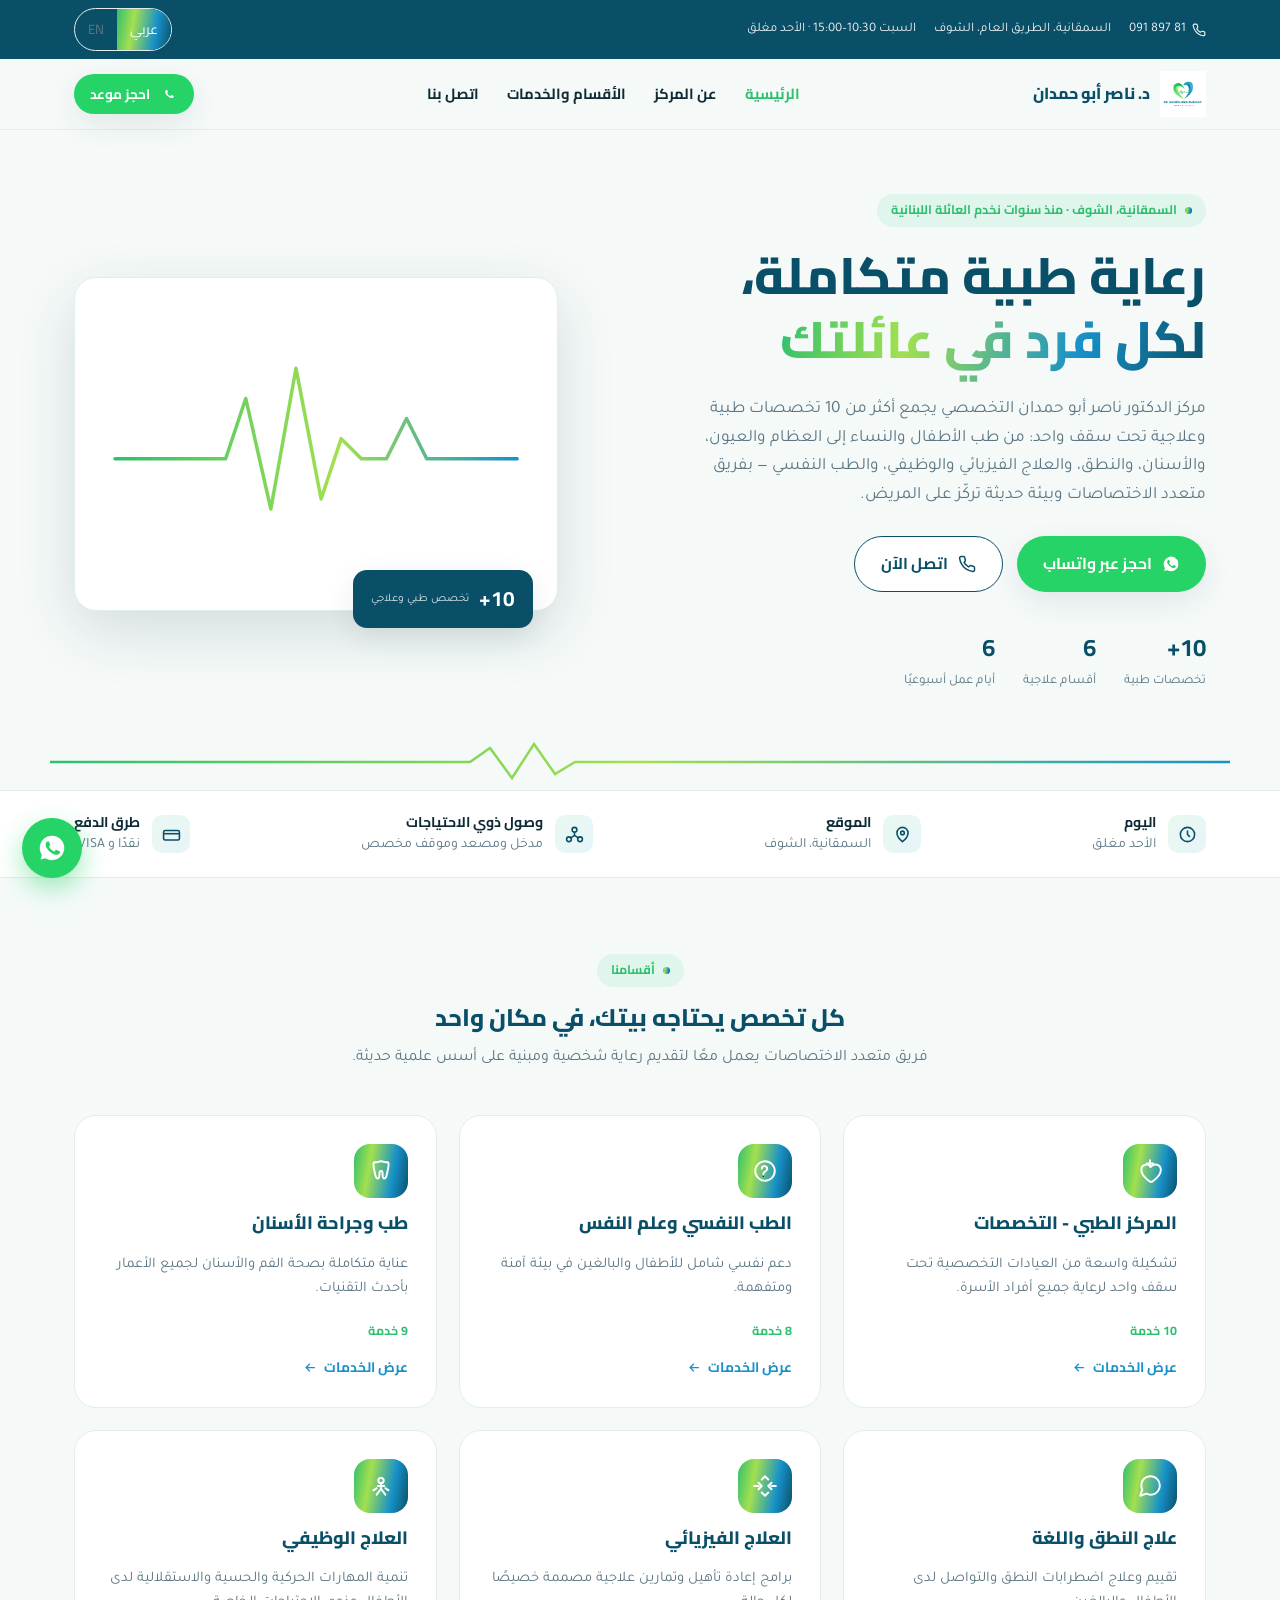
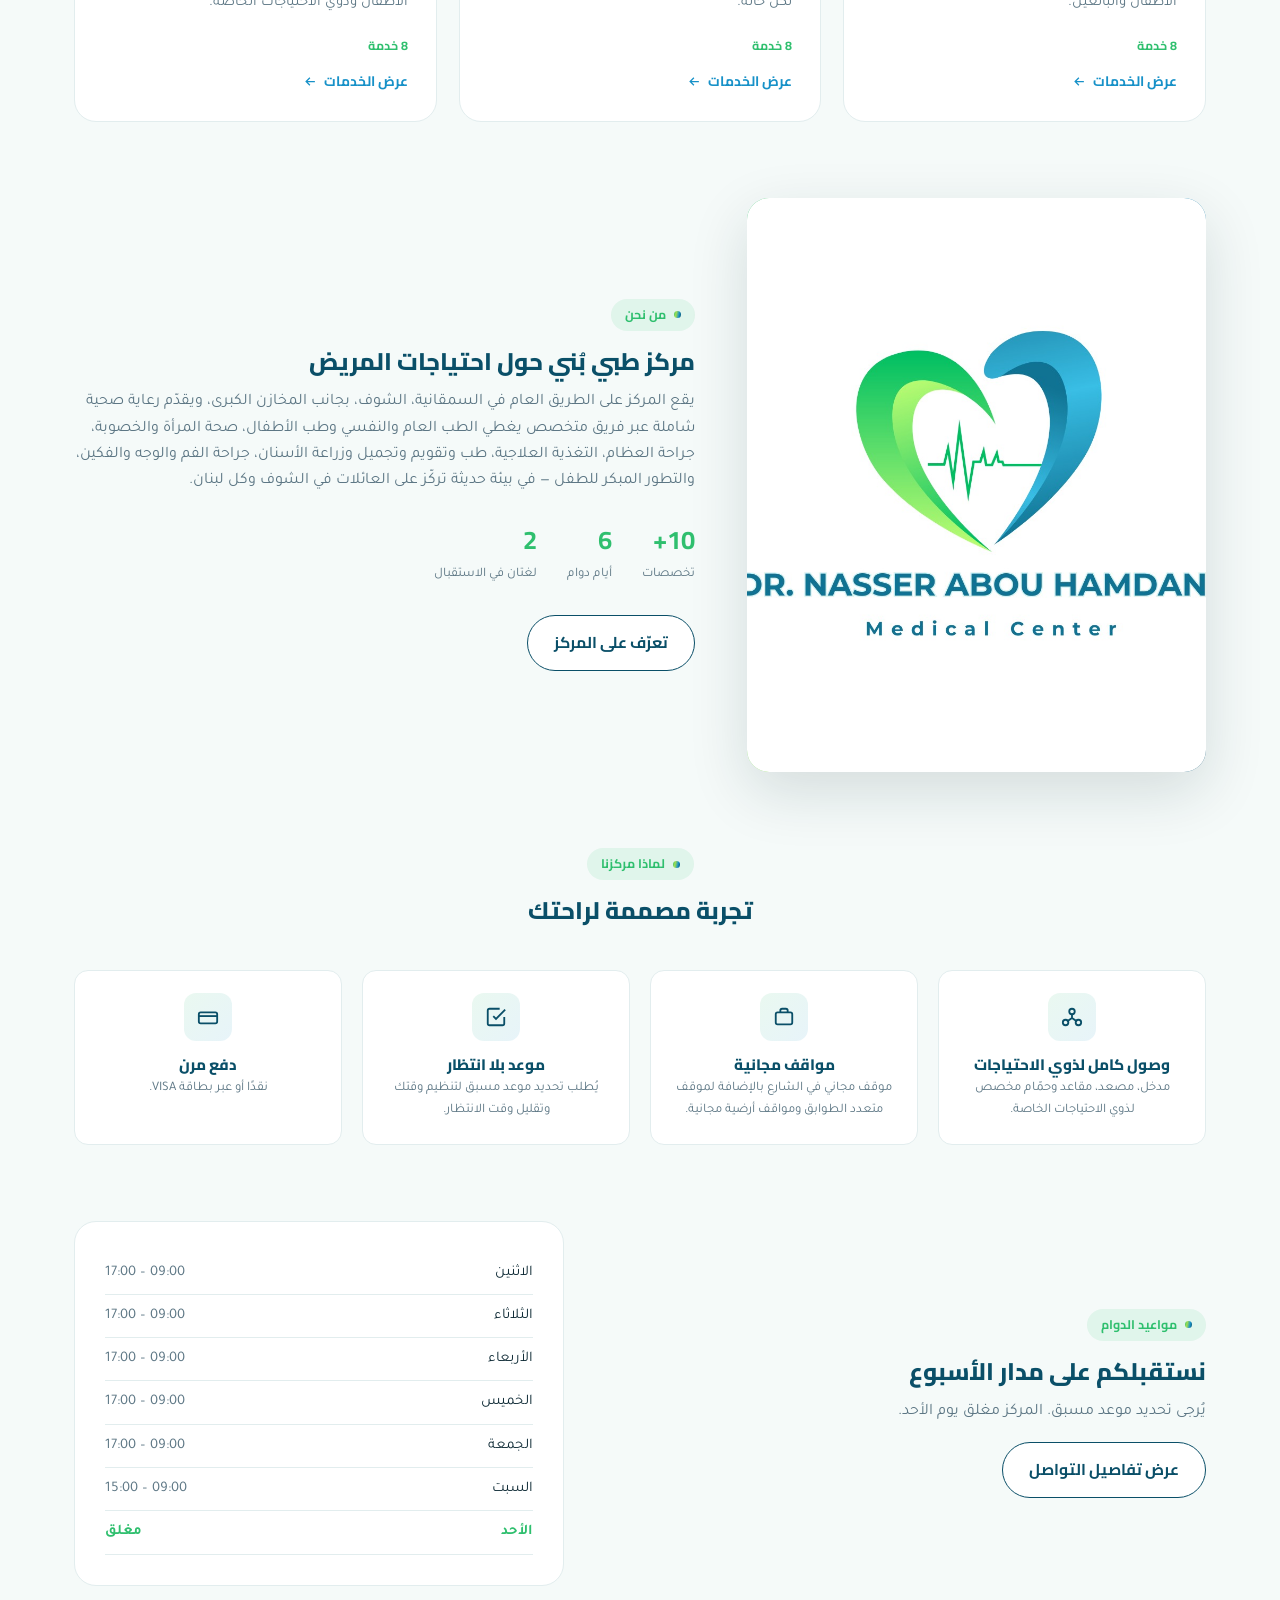
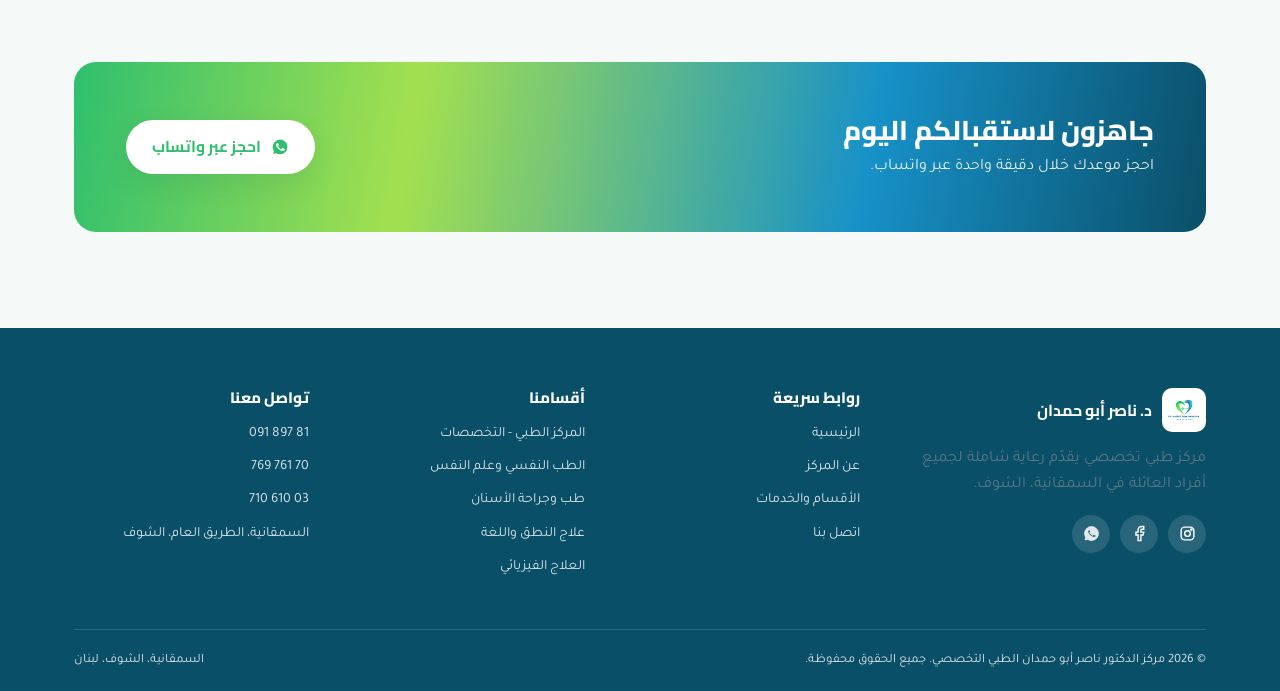
==== index.html @ 2fbe8fb5 "first commit" ====
<!DOCTYPE html>
<html lang="ar" dir="rtl">
<head>
<meta charset="UTF-8">
<meta name="viewport" content="width=device-width, initial-scale=1.0">
<title>مركز الدكتور ناصر أبو حمدان الطبي التخصصي | Dr. Nasser Abou Hamdan Medical Center</title>
<meta name="description" content="مركز طبي شامل في السمقانية، الشوف يضم طب الأطفال، النساء والتوليد، العظام، العيون، الأسنان، النطق، العلاج الفيزيائي والوظيفي، والطب النفسي.">
<link rel="icon" href="assets/logo.jpeg">
<link rel="stylesheet" href="assets/style.css">
</head>
<body data-page="home">

<div class="topbar">
  <div class="container">
    <div class="topbar-links">
      <a href="tel:+96181897091">
        <svg width="14" height="14" viewBox="0 0 24 24" fill="none" stroke="currentColor" stroke-width="2"><path d="M22 16.92v3a2 2 0 0 1-2.18 2 19.79 19.79 0 0 1-8.63-3.07 19.5 19.5 0 0 1-6-6 19.79 19.79 0 0 1-3.07-8.67A2 2 0 0 1 4.11 2h3a2 2 0 0 1 2 1.72c.12.9.34 1.79.65 2.65a2 2 0 0 1-.45 2.11L8.09 9.91a16 16 0 0 0 6 6l1.43-1.22a2 2 0 0 1 2.11-.45c.86.31 1.75.53 2.65.65A2 2 0 0 1 22 16.92z"/></svg>
        <span data-ar="81 897 091" data-en="81 897 091">81 897 091</span>
      </a>
      <a data-ar="السمقانية، الطريق العام، الشوف" data-en="Samqaniyeh, Main Road, Chouf" data-href-ar="contact.html" data-href-en="contact.html" href="contact.html">السمقانية، الطريق العام، الشوف</a>
      <a data-ar="السبت 10:30–15:00 · الأحد مغلق" data-en="Sat 10:30–15:00 · Sun Closed" href="contact.html">السبت 10:30–15:00 · الأحد مغلق</a>
    </div>
    <div class="lang-toggle">
      <button data-lang="ar">عربي</button>
      <button data-lang="en">EN</button>
    </div>
  </div>
</div>

<nav class="mainnav">
  <div class="container">
    <a href="index.html" class="brand">
      <img src="assets/logo.jpeg" alt="Dr. Nasser Abou Hamdan Medical Center logo">
      <span class="brand-text" data-ar="د. ناصر أبو حمدان" data-en="Dr. Nasser Abou Hamdan">د. ناصر أبو حمدان
        <span data-ar="مركز طبي تخصصي" data-en="Specialized Medical Center">مركز طبي تخصصي</span>
      </span>
    </a>
    <div class="navlinks">
      <a href="index.html" data-page="home" data-ar="الرئيسية" data-en="Home">الرئيسية</a>
      <a href="about.html" data-page="about" data-ar="عن المركز" data-en="About">عن المركز</a>
      <a href="services.html" data-page="services" data-ar="الأقسام والخدمات" data-en="Services">الأقسام والخدمات</a>
      <a href="contact.html" data-page="contact" data-ar="اتصل بنا" data-en="Contact">اتصل بنا</a>
    </div>
    <div class="nav-actions">
      <a class="btn btn-primary btn-sm" target="_blank" rel="noopener" id="navWaBtn">
        <svg viewBox="0 0 24 24" fill="currentColor"><path d="M17.5 14.4c-.3-.1-1.7-.9-2-1-.3-.1-.4-.1-.6.1-.2.3-.7 1-.8 1.1-.2.2-.3.2-.5.1-.3-.1-1.2-.5-2.3-1.5-.9-.8-1.4-1.7-1.6-2-.2-.3 0-.5.1-.6.1-.1.3-.3.4-.5.1-.1.2-.3.3-.5.1-.2 0-.4 0-.5-.1-.1-.6-1.5-.8-2-.2-.5-.4-.4-.6-.4h-.5c-.2 0-.5.1-.7.3-.3.3-1 1-1 2.4s1 2.8 1.2 3c.1.2 2 3 4.8 4.3.7.3 1.2.5 1.6.6.7.2 1.3.2 1.8.1.5-.1 1.7-.7 1.9-1.4.2-.7.2-1.2.2-1.3-.1-.1-.3-.2-.5-.3z"/><path d="M12 2a10 10 0 0 0-8.6 15L2 22l5.2-1.4A10 10 0 1 0 12 2z" fill="none" stroke="currentColor" stroke-width="0"/></svg>
        <span data-ar="احجز موعد" data-en="Book Now">احجز موعد</span>
      </a>
      <button class="burger" aria-label="menu"><span></span></button>
    </div>
  </div>
</nav>

<div class="mobile-drawer">
  <div class="panel">
    <button class="close-x">✕</button>
    <a href="index.html" data-ar="الرئيسية" data-en="Home">الرئيسية</a>
    <a href="about.html" data-ar="عن المركز" data-en="About">عن المركز</a>
    <a href="services.html" data-ar="الأقسام والخدمات" data-en="Services">الأقسام والخدمات</a>
    <a href="contact.html" data-ar="اتصل بنا" data-en="Contact">اتصل بنا</a>
    <a class="btn btn-primary btn-sm" id="navWaBtnMobile" target="_blank" rel="noopener" data-ar="احجز عبر واتساب" data-en="Book on WhatsApp">احجز عبر واتساب</a>
  </div>
</div>

<!-- ============ HERO ============ -->
<header class="hero">
  <div class="container">
    <div class="hero-copy">
      <div class="eyebrow"><span class="dot"></span><span data-ar="السمقانية، الشوف · منذ سنوات نخدم العائلة اللبنانية" data-en="Samqaniyeh, Chouf · Serving Lebanese families">السمقانية، الشوف</span></div>
      <h1 data-ar="رعاية طبية متكاملة، <em>لكل فرد في عائلتك</em>" data-en="Complete medical care, <em>for every member of your family</em>" data-ar-html="رعاية طبية متكاملة،<br><em>لكل فرد في عائلتك</em>" data-en-html="Complete medical care,<br><em>for every member of your family</em>">رعاية طبية متكاملة، لكل فرد في عائلتك</h1>
      <p class="hero-lead" data-ar="مركز الدكتور ناصر أبو حمدان التخصصي يجمع أكثر من 10 تخصصات طبية وعلاجية تحت سقف واحد: من طب الأطفال والنساء إلى العظام والعيون، والأسنان، والنطق، والعلاج الفيزيائي والوظيفي، والطب النفسي — بفريق متعدد الاختصاصات وبيئة حديثة تركّز على المريض." data-en="Dr. Nasser Abou Hamdan Specialized Medical Center brings together 10+ medical and therapeutic specialties under one roof — from pediatrics and women's health to orthopedics, ophthalmology, dentistry, speech therapy, physical and occupational therapy, and psychiatry — delivered by a multidisciplinary team in a modern, patient-centered environment.">مركز الدكتور ناصر أبو حمدان التخصصي يجمع أكثر من 10 تخصصات طبية وعلاجية تحت سقف واحد.</p>
      <div class="hero-actions">
        <a class="btn btn-primary" id="heroWaBtn" target="_blank" rel="noopener">
          <svg viewBox="0 0 24 24" fill="currentColor"><path d="M12 2a10 10 0 0 0-8.6 15L2 22l5.2-1.4A10 10 0 1 0 12 2z" opacity=".001"/><path d="M17.5 14.4c-.3-.1-1.7-.9-2-1-.3-.1-.4-.1-.6.1-.2.3-.7 1-.8 1.1-.2.2-.3.2-.5.1-.3-.1-1.2-.5-2.3-1.5-.9-.8-1.4-1.7-1.6-2-.2-.3 0-.5.1-.6.1-.1.3-.3.4-.5.1-.1.2-.3.3-.5.1-.2 0-.4 0-.5-.1-.1-.6-1.5-.8-2-.2-.5-.4-.4-.6-.4h-.5c-.2 0-.5.1-.7.3-.3.3-1 1-1 2.4s1 2.8 1.2 3c.1.2 2 3 4.8 4.3.7.3 1.2.5 1.6.6.7.2 1.3.2 1.8.1.5-.1 1.7-.7 1.9-1.4.2-.7.2-1.2.2-1.3-.1-.1-.3-.2-.5-.3zM12 21.8a9.8 9.8 0 0 1-5-1.4l-.4-.2-3.7 1 1-3.6-.2-.4A9.8 9.8 0 1 1 12 21.8z"/></svg>
          <span data-ar="احجز عبر واتساب" data-en="Book on WhatsApp">احجز عبر واتساب</span>
        </a>
        <a class="btn btn-outline" href="tel:+96181897091">
          <svg width="18" height="18" viewBox="0 0 24 24" fill="none" stroke="currentColor" stroke-width="2"><path d="M22 16.92v3a2 2 0 0 1-2.18 2 19.79 19.79 0 0 1-8.63-3.07 19.5 19.5 0 0 1-6-6 19.79 19.79 0 0 1-3.07-8.67A2 2 0 0 1 4.11 2h3a2 2 0 0 1 2 1.72c.12.9.34 1.79.65 2.65a2 2 0 0 1-.45 2.11L8.09 9.91a16 16 0 0 0 6 6l1.43-1.22a2 2 0 0 1 2.11-.45c.86.31 1.75.53 2.65.65A2 2 0 0 1 22 16.92z"/></svg>
          <span data-ar="اتصل الآن" data-en="Call Now">اتصل الآن</span>
        </a>
      </div>
      <div class="hero-stats">
        <div><b>10+</b><span data-ar="تخصصات طبية" data-en="Medical specialties">تخصصات طبية</span></div>
        <div><b>6</b><span data-ar="أقسام علاجية" data-en="Therapy departments">أقسام علاجية</span></div>
        <div><b>6</b><span data-ar="أيام عمل أسبوعيًا" data-en="Working days a week">أيام عمل أسبوعيًا</span></div>
      </div>
    </div>
    <div class="hero-visual">
      <svg viewBox="0 0 420 260" xmlns="http://www.w3.org/2000/svg">
        <defs>
          <linearGradient id="pulseGrad" x1="0" y1="0" x2="1" y2="0">
            <stop offset="0%" stop-color="#2fbf6e"/>
            <stop offset="55%" stop-color="#a3e04f"/>
            <stop offset="100%" stop-color="#1791c8"/>
          </linearGradient>
        </defs>
        <path class="pulse-path" d="M10 150 H120 L140 90 L165 200 L190 60 L215 190 L235 130 L255 150 L280 150 L300 110 L320 150 H410"/>
      </svg>
      <div class="hero-badge">
        <b>10+</b>
        <span data-ar="تخصص طبي وعلاجي" data-en="specialties, one address">تخصص طبي وعلاجي</span>
      </div>
    </div>
  </div>
</header>

<div class="pulse-divider container">
  <svg viewBox="0 0 1180 44" preserveAspectRatio="none">
    <defs><linearGradient id="dividerGrad" x1="0" y1="0" x2="1" y2="0">
      <stop offset="0%" stop-color="#2fbf6e"/><stop offset="50%" stop-color="#a3e04f"/><stop offset="100%" stop-color="#1791c8"/>
    </linearGradient></defs>
    <path d="M0 22 H420 L440 8 L462 38 L484 4 L505 34 L525 22 H1180"/>
  </svg>
</div>

<!-- ============ INFO STRIP ============ -->
<div class="infostrip">
  <div class="container">
    <div class="info-item">
      <div class="ic"><svg viewBox="0 0 24 24" fill="none" stroke-width="2"><circle cx="12" cy="12" r="9"/><path d="M12 7v5l3 3"/></svg></div>
      <div><b data-ar="اليوم" data-en="Today">اليوم</b><span id="todayHoursLabel">—</span></div>
    </div>
    <div class="info-item">
      <div class="ic"><svg viewBox="0 0 24 24" fill="none" stroke-width="2"><path d="M12 21s-7-5.5-7-11a7 7 0 0 1 14 0c0 5.5-7 11-7 11z"/><circle cx="12" cy="10" r="2.3"/></svg></div>
      <div><b data-ar="الموقع" data-en="Location">الموقع</b><span data-ar="السمقانية، الشوف" data-en="Samqaniyeh, Chouf">السمقانية، الشوف</span></div>
    </div>
    <div class="info-item">
      <div class="ic"><svg viewBox="0 0 24 24" fill="none" stroke-width="2"><circle cx="12" cy="6" r="3"/><circle cx="5" cy="18" r="3"/><circle cx="19" cy="18" r="3"/><path d="M12 9v4M12 13l-5.5 4M12 13l5.5 4"/></svg></div>
      <div><b data-ar="وصول ذوي الاحتياجات" data-en="Accessibility">وصول ذوي الاحتياجات</b><span data-ar="مدخل ومصعد وموقف مخصص" data-en="Accessible entrance, parking & seating">مدخل ومصعد وموقف مخصص</span></div>
    </div>
    <div class="info-item">
      <div class="ic"><svg viewBox="0 0 24 24" fill="none" stroke-width="2"><rect x="2" y="7" width="20" height="12" rx="2"/><path d="M2 11h20"/></svg></div>
      <div><b data-ar="طرق الدفع" data-en="Payments">طرق الدفع</b><span data-ar="نقدًا و VISA" data-en="Cash & VISA accepted">نقدًا و VISA</span></div>
    </div>
  </div>
</div>

<!-- ============ DEPARTMENTS ============ -->
<section>
  <div class="container">
    <div class="section-head center">
      <div class="eyebrow"><span class="dot"></span><span data-ar="أقسامنا" data-en="Our Departments">أقسامنا</span></div>
      <h2 data-ar="كل تخصص يحتاجه بيتك، في مكان واحد" data-en="Every specialty your family needs, in one place">كل تخصص يحتاجه بيتك، في مكان واحد</h2>
      <p data-ar="فريق متعدد الاختصاصات يعمل معًا لتقديم رعاية شخصية ومبنية على أسس علمية حديثة." data-en="A multidisciplinary team working together to deliver personalized, evidence-based care.">فريق متعدد الاختصاصات.</p>
    </div>
    <div class="dept-grid" id="deptGrid"></div>
  </div>
</section>

<!-- ============ ABOUT STRIP ============ -->
<section style="padding-top:0;">
  <div class="container">
    <div class="about-split">
      <div class="about-photo"><img src="assets/logo.jpeg" alt="Dr. Nasser Abou Hamdan Medical Center"></div>
      <div>
        <div class="eyebrow"><span class="dot"></span><span data-ar="من نحن" data-en="Who We Are">من نحن</span></div>
        <h2 data-ar="مركز طبي بُني حول احتياجات المريض" data-en="A medical center built around the patient">مركز طبي بُني حول احتياجات المريض</h2>
        <p data-ar="يقع المركز على الطريق العام في السمقانية، الشوف، بجانب المخازن الكبرى، ويقدّم رعاية صحية شاملة عبر فريق متخصص يغطي الطب العام والنفسي وطب الأطفال، صحة المرأة والخصوبة، جراحة العظام، التغذية العلاجية، طب وتقويم وتجميل وزراعة الأسنان، جراحة الفم والوجه والفكين، والتطور المبكر للطفل — في بيئة حديثة تركّز على العائلات في الشوف وكل لبنان." data-en="Located on the main road of Samqaniyeh, Chouf, next to Al Makhazen Al Koubra, the center offers comprehensive healthcare through a specialized team covering general and mental health, pediatrics, women's health and fertility, orthopedic surgery, clinical nutrition, general and cosmetic dentistry, orthodontics, dental implants, oral and maxillofacial surgery, and early childhood development — in a modern environment focused on families across Chouf and all of Lebanon.">Located on the main road of Samqaniyeh, Chouf.</p>
        <div class="stat-row">
          <div><b>10+</b><span data-ar="تخصصات" data-en="Specialties">تخصصات</span></div>
          <div><b>6</b><span data-ar="أيام دوام" data-en="Days open">أيام دوام</span></div>
          <div><b>2</b><span data-ar="لغتان في الاستقبال" data-en="Languages spoken">لغتان</span></div>
        </div>
        <div style="margin-top:28px;">
          <a href="about.html" class="btn btn-outline">
            <span data-ar="تعرّف على المركز" data-en="Learn more about us">تعرّف على المركز</span>
          </a>
        </div>
      </div>
    </div>
  </div>
</section>

<!-- ============ WHY US ============ -->
<section style="padding-top:0;">
  <div class="container">
    <div class="section-head center">
      <div class="eyebrow"><span class="dot"></span><span data-ar="لماذا مركزنا" data-en="Why Choose Us">لماذا مركزنا</span></div>
      <h2 data-ar="تجربة مصممة لراحتك" data-en="An experience designed around your comfort">تجربة مصممة لراحتك</h2>
    </div>
    <div class="feature-grid">
      <div class="feature-card">
        <div class="ic"><svg viewBox="0 0 24 24" fill="none" stroke-width="2"><circle cx="12" cy="6" r="3"/><circle cx="5" cy="18" r="3"/><circle cx="19" cy="18" r="3"/><path d="M12 9v4M12 13l-5.5 4M12 13l5.5 4"/></svg></div>
        <h4 data-ar="وصول كامل لذوي الاحتياجات" data-en="Fully accessible">وصول كامل لذوي الاحتياجات</h4>
        <p data-ar="مدخل، مصعد، مقاعد وحمّام مخصص لذوي الاحتياجات الخاصة." data-en="Accessible entrance, seating, restroom and parking.">مدخل ومصعد.</p>
      </div>
      <div class="feature-card">
        <div class="ic"><svg viewBox="0 0 24 24" fill="none" stroke-width="2"><rect x="3" y="7" width="18" height="13" rx="2"/><path d="M8 7V5a2 2 0 0 1 2-2h4a2 2 0 0 1 2 2v2"/></svg></div>
        <h4 data-ar="مواقف مجانية" data-en="Free parking">مواقف مجانية</h4>
        <p data-ar="موقف مجاني في الشارع بالإضافة لموقف متعدد الطوابق ومواقف أرضية مجانية." data-en="Free street parking plus a free multi-storey and ground lot.">مواقف مجانية.</p>
      </div>
      <div class="feature-card">
        <div class="ic"><svg viewBox="0 0 24 24" fill="none" stroke-width="2"><path d="M9 11l3 3L22 4"/><path d="M21 12v7a2 2 0 0 1-2 2H5a2 2 0 0 1-2-2V5a2 2 0 0 1 2-2h11"/></svg></div>
        <h4 data-ar="موعد بلا انتظار" data-en="Appointments, no waiting">موعد بلا انتظار</h4>
        <p data-ar="يُطلب تحديد موعد مسبق لتنظيم وقتك وتقليل وقت الانتظار." data-en="Booking ahead is required, keeping your visit short and organized.">حجز مسبق مطلوب.</p>
      </div>
      <div class="feature-card">
        <div class="ic"><svg viewBox="0 0 24 24" fill="none" stroke-width="2"><rect x="2" y="7" width="20" height="12" rx="2"/><path d="M2 11h20"/></svg></div>
        <h4 data-ar="دفع مرن" data-en="Flexible payment">دفع مرن</h4>
        <p data-ar="نقدًا أو عبر بطاقة VISA." data-en="Cash or VISA card accepted.">نقدًا أو VISA.</p>
      </div>
    </div>
  </div>
</section>

<!-- ============ WORKING HOURS ============ -->
<section style="padding-top:0;">
  <div class="container">
    <div class="contact-grid" style="grid-template-columns:1.1fr .9fr;align-items:center;">
      <div>
        <div class="eyebrow"><span class="dot"></span><span data-ar="مواعيد الدوام" data-en="Working Hours">مواعيد الدوام</span></div>
        <h2 data-ar="نستقبلكم على مدار الأسبوع" data-en="We welcome you throughout the week">نستقبلكم على مدار الأسبوع</h2>
        <p data-ar="يُرجى تحديد موعد مسبق. المركز مغلق يوم الأحد." data-en="Appointments are required. The center is closed on Sundays.">يُرجى تحديد موعد مسبق.</p>
        <a href="contact.html" class="btn btn-outline">
          <span data-ar="عرض تفاصيل التواصل" data-en="View contact details">عرض تفاصيل التواصل</span>
        </a>
      </div>
      <div class="contact-card">
        <table class="hours-table" id="hoursTable"></table>
      </div>
    </div>
  </div>
</section>

<!-- ============ CTA ============ -->
<section style="padding-top:0;">
  <div class="container">
    <div class="cta-band">
      <div>
        <h2 data-ar="جاهزون لاستقبالكم اليوم" data-en="We're ready to welcome you today">جاهزون لاستقبالكم اليوم</h2>
        <p data-ar="احجز موعدك خلال دقيقة واحدة عبر واتساب." data-en="Book your appointment in under a minute on WhatsApp.">احجز موعدك عبر واتساب.</p>
      </div>
      <a class="btn btn-primary" id="ctaWaBtn" target="_blank" rel="noopener">
        <svg viewBox="0 0 24 24" fill="currentColor"><path d="M12 2a10 10 0 0 0-8.6 15L2 22l5.2-1.4A10 10 0 1 0 12 2z" opacity=".001"/><path d="M17.5 14.4c-.3-.1-1.7-.9-2-1-.3-.1-.4-.1-.6.1-.2.3-.7 1-.8 1.1-.2.2-.3.2-.5.1-.3-.1-1.2-.5-2.3-1.5-.9-.8-1.4-1.7-1.6-2-.2-.3 0-.5.1-.6.1-.1.3-.3.4-.5.1-.1.2-.3.3-.5.1-.2 0-.4 0-.5-.1-.1-.6-1.5-.8-2-.2-.5-.4-.4-.6-.4h-.5c-.2 0-.5.1-.7.3-.3.3-1 1-1 2.4s1 2.8 1.2 3c.1.2 2 3 4.8 4.3.7.3 1.2.5 1.6.6.7.2 1.3.2 1.8.1.5-.1 1.7-.7 1.9-1.4.2-.7.2-1.2.2-1.3-.1-.1-.3-.2-.5-.3zM12 21.8a9.8 9.8 0 0 1-5-1.4l-.4-.2-3.7 1 1-3.6-.2-.4A9.8 9.8 0 1 1 12 21.8z"/></svg>
        <span data-ar="احجز عبر واتساب" data-en="Book on WhatsApp">احجز عبر واتساب</span>
      </a>
    </div>
  </div>
</section>

<footer>
  <div class="container">
    <div class="footer-grid">
      <div>
        <div class="footer-brand"><img src="assets/logo.jpeg" alt="logo"><b data-ar="د. ناصر أبو حمدان" data-en="Dr. Nasser Abou Hamdan">د. ناصر أبو حمدان</b></div>
        <p data-ar="مركز طبي تخصصي يقدّم رعاية شاملة لجميع أفراد العائلة في السمقانية، الشوف." data-en="A specialized medical center providing comprehensive care for the whole family in Samqaniyeh, Chouf.">مركز طبي تخصصي.</p>
        <div class="footer-social">
          <a href="https://www.instagram.com/dnhmedicalcenter/" target="_blank" rel="noopener"><svg viewBox="0 0 24 24" fill="none" stroke-width="2"><rect x="3" y="3" width="18" height="18" rx="5"/><circle cx="12" cy="12" r="4"/><circle cx="17.5" cy="6.5" r="1"/></svg></a>
          <a href="https://www.facebook.com/drnasserabouhamdan" target="_blank" rel="noopener"><svg viewBox="0 0 24 24" fill="none" stroke-width="2"><path d="M18 2h-3a5 5 0 0 0-5 5v3H7v4h3v8h4v-8h3l1-4h-4V7a1 1 0 0 1 1-1h3z"/></svg></a>
          <a id="footerWaBtn" target="_blank" rel="noopener"><svg viewBox="0 0 24 24" fill="currentColor" stroke="none"><path d="M17.5 14.4c-.3-.1-1.7-.9-2-1-.3-.1-.4-.1-.6.1-.2.3-.7 1-.8 1.1-.2.2-.3.2-.5.1-.3-.1-1.2-.5-2.3-1.5-.9-.8-1.4-1.7-1.6-2-.2-.3 0-.5.1-.6.1-.1.3-.3.4-.5.1-.1.2-.3.3-.5.1-.2 0-.4 0-.5-.1-.1-.6-1.5-.8-2-.2-.5-.4-.4-.6-.4h-.5c-.2 0-.5.1-.7.3-.3.3-1 1-1 2.4s1 2.8 1.2 3c.1.2 2 3 4.8 4.3.7.3 1.2.5 1.6.6.7.2 1.3.2 1.8.1.5-.1 1.7-.7 1.9-1.4.2-.7.2-1.2.2-1.3-.1-.1-.3-.2-.5-.3zM12 21.8a9.8 9.8 0 0 1-5-1.4l-.4-.2-3.7 1 1-3.6-.2-.4A9.8 9.8 0 1 1 12 21.8z"/></svg></a>
        </div>
      </div>
      <div>
        <h4 data-ar="روابط سريعة" data-en="Quick Links">روابط سريعة</h4>
        <ul>
          <li><a href="index.html" data-ar="الرئيسية" data-en="Home">الرئيسية</a></li>
          <li><a href="about.html" data-ar="عن المركز" data-en="About">عن المركز</a></li>
          <li><a href="services.html" data-ar="الأقسام والخدمات" data-en="Services">الأقسام والخدمات</a></li>
          <li><a href="contact.html" data-ar="اتصل بنا" data-en="Contact">اتصل بنا</a></li>
        </ul>
      </div>
      <div>
        <h4 data-ar="أقسامنا" data-en="Departments">أقسامنا</h4>
        <ul id="footerDeptLinks"></ul>
      </div>
      <div>
        <h4 data-ar="تواصل معنا" data-en="Contact">تواصل معنا</h4>
        <ul>
          <li><a href="tel:+96181897091">81 897 091</a></li>
          <li><a href="tel:+96170761769">70 761 769</a></li>
          <li><a href="tel:+9613610710">03 610 710</a></li>
          <li><span data-ar="السمقانية، الطريق العام، الشوف" data-en="Samqaniyeh, Main Road, Chouf">السمقانية، الطريق العام، الشوف</span></li>
        </ul>
      </div>
    </div>
    <div class="footer-bottom">
      <span data-ar="© 2026 مركز الدكتور ناصر أبو حمدان الطبي التخصصي. جميع الحقوق محفوظة." data-en="© 2026 Dr. Nasser Abou Hamdan Specialized Medical Center. All rights reserved.">© 2026 جميع الحقوق محفوظة</span>
      <span data-ar="السمقانية، الشوف، لبنان" data-en="Samqaniyeh, Chouf, Lebanon">السمقانية، الشوف، لبنان</span>
    </div>
  </div>
</footer>

<a class="wa-float" id="floatWaBtn" target="_blank" rel="noopener" aria-label="WhatsApp">
  <svg viewBox="0 0 24 24"><path d="M17.5 14.4c-.3-.1-1.7-.9-2-1-.3-.1-.4-.1-.6.1-.2.3-.7 1-.8 1.1-.2.2-.3.2-.5.1-.3-.1-1.2-.5-2.3-1.5-.9-.8-1.4-1.7-1.6-2-.2-.3 0-.5.1-.6.1-.1.3-.3.4-.5.1-.1.2-.3.3-.5.1-.2 0-.4 0-.5-.1-.1-.6-1.5-.8-2-.2-.5-.4-.4-.6-.4h-.5c-.2 0-.5.1-.7.3-.3.3-1 1-1 2.4s1 2.8 1.2 3c.1.2 2 3 4.8 4.3.7.3 1.2.5 1.6.6.7.2 1.3.2 1.8.1.5-.1 1.7-.7 1.9-1.4.2-.7.2-1.2.2-1.3-.1-.1-.3-.2-.5-.3zM12 21.8a9.8 9.8 0 0 1-5-1.4l-.4-.2-3.7 1 1-3.6-.2-.4A9.8 9.8 0 1 1 12 21.8z"/></svg>
</a>

<script src="assets/data.js"></script>
<script src="assets/script.js"></script>
<script>
  function renderDepts(){
    const grid = document.getElementById("deptGrid");
    const lang = getLang();
    grid.innerHTML = DEPARTMENTS.map(d => `
      <a class="dept-card" href="services.html#${d.key}">
        <div class="dept-icon"><svg viewBox="0 0 24 24" fill="none" stroke="currentColor" stroke-width="1.8" stroke-linecap="round" stroke-linejoin="round">${d.icon}</svg></div>
        <h3>${d.name[lang]}</h3>
        <p>${d.desc[lang]}</p>
        <span class="count">${d.services.length} ${lang==='ar' ? 'خدمة':'services'}</span>
        <span class="more">${lang==='ar' ? 'عرض الخدمات' : 'View services'}
          <svg viewBox="0 0 24 24" fill="none" stroke="currentColor" stroke-width="2"><path d="M5 12h14M13 6l6 6-6 6"/></svg>
        </span>
      </a>`).join("");

    const footerLinks = document.getElementById("footerDeptLinks");
    footerLinks.innerHTML = DEPARTMENTS.slice(0,5).map(d=>`<li><a href="services.html#${d.key}">${d.name[lang]}</a></li>`).join("");
  }
  function wireWhatsApp(){
    document.getElementById("navWaBtn").href = waGeneral();
    document.getElementById("navWaBtnMobile").href = waGeneral();
    document.getElementById("heroWaBtn").href = waGeneral();
    document.getElementById("ctaWaBtn").href = waGeneral();
    document.getElementById("footerWaBtn").href = waGeneral();
    document.getElementById("floatWaBtn").href = waGeneral();
  }
  function renderHours(){
    const lang = getLang();
    const nowDay = new Date().getDay();
    const table = document.getElementById("hoursTable");
    table.innerHTML = HOURS.map(h => `
      <tr class="${h.today===nowDay ? 'today':''}">
        <td>${h.day[lang]}</td>
        <td>${h.time[lang]}</td>
      </tr>`).join("");
    document.getElementById("todayHoursLabel").textContent = todayHoursLabel(lang);
  }
  document.addEventListener("DOMContentLoaded", ()=>{ renderDepts(); wireWhatsApp(); renderHours(); });
  document.body.addEventListener("langchange", ()=>{ renderDepts(); wireWhatsApp(); renderHours(); });
</script>
</body>
</html>
---- assets/style.css ----
/* =========================================================
   Dr. Nasser Abou Hamdan Specialized Medical Center
   Design tokens derived from the center's heart/pulse logo
   ========================================================= */

   @import url('https://fonts.googleapis.com/css2?family=Cairo:wght@600;700;800;900&family=Tajawal:wght@300;400;500;700&display=swap');

   :root{
     --green-1:#2fbf6e;
     --green-2:#a3e04f;
     --blue-1:#1791c8;
     --blue-2:#0a4f68;
     --ink:#0e2a35;
     --muted:#5c7684;
     --bg:#f5faf9;
     --surface:#ffffff;
     --line:#e2edee;
     --radius-lg:22px;
     --radius-md:14px;
     --radius-sm:9px;
     --shadow-sm:0 2px 10px rgba(14,42,53,.06);
     --shadow-md:0 10px 30px rgba(14,42,53,.09);
     --shadow-lg:0 20px 60px rgba(14,42,53,.14);
     --grad-brand:linear-gradient(100deg,var(--green-1) 0%,var(--green-2) 30%,var(--blue-1) 70%,var(--blue-2) 100%);
     --grad-soft:linear-gradient(135deg,rgba(47,191,110,.10),rgba(23,145,200,.10));
     --maxw:1180px;
   }
   
   *{box-sizing:border-box;}
   html{scroll-behavior:smooth;}
   body{
     margin:0;
     background:var(--bg);
     color:var(--ink);
     font-family:'Tajawal',sans-serif;
     font-weight:400;
     line-height:1.65;
     -webkit-font-smoothing:antialiased;
   }
   h1,h2,h3,h4,.display{
     font-family:'Cairo',sans-serif;
     font-weight:800;
     color:var(--blue-2);
     line-height:1.25;
     margin:0 0 .5em;
   }
   p{margin:0 0 1em;color:var(--muted);}
   a{color:inherit;text-decoration:none;}
   img{max-width:100%;display:block;}
   ul{padding:0;margin:0;list-style:none;}
   button{font-family:inherit;cursor:pointer;border:none;background:none;}
   .container{max-width:var(--maxw);margin:0 auto;padding:0 24px;}
   .eyebrow{
     display:inline-flex;align-items:center;gap:8px;
     font-family:'Cairo',sans-serif;font-weight:700;font-size:.78rem;
     letter-spacing:.12em;text-transform:uppercase;
     color:var(--green-1);
     background:rgba(47,191,110,.10);
     padding:6px 14px;border-radius:999px;
     margin-bottom:16px;
   }
   [dir="rtl"] .eyebrow{letter-spacing:0;}
   .eyebrow .dot{width:7px;height:7px;border-radius:50%;background:var(--grad-brand);}
   
   /* ---------- buttons ---------- */
   .btn{
     display:inline-flex;align-items:center;gap:10px;
     font-family:'Cairo',sans-serif;font-weight:700;font-size:.98rem;
     padding:14px 26px;border-radius:999px;
     transition:transform .18s ease,box-shadow .18s ease,background .18s ease;
     white-space:nowrap;
   }
   .btn:hover{transform:translateY(-2px);}
   .btn-primary{
     background:#25D366;color:#fff;box-shadow:var(--shadow-md);
   }
   .btn-primary:hover{box-shadow:0 14px 34px rgba(37,211,102,.35);}
   .btn-outline{
     border:1.5px solid var(--blue-2);color:var(--blue-2);background:var(--surface);
   }
   .btn-outline:hover{background:var(--blue-2);color:#fff;}
   .btn-ghost{color:var(--blue-2);font-family:'Cairo',sans-serif;font-weight:700;}
   .btn-sm{padding:9px 16px;font-size:.85rem;border-radius:999px;}
   .btn svg{width:18px;height:18px;flex-shrink:0;}
   
   /* ---------- top bar + nav ---------- */
   .topbar{
     background:var(--blue-2);color:#fff;font-size:.82rem;
   }
   .topbar .container{
     display:flex;justify-content:space-between;align-items:center;flex-wrap:wrap;gap:8px;
     padding-top:8px;padding-bottom:8px;
   }
   .topbar a{opacity:.92;display:inline-flex;align-items:center;gap:6px;}
   .topbar a:hover{opacity:1;text-decoration:underline;}
   .topbar-links{display:flex;gap:18px;flex-wrap:wrap;}
   
   nav.mainnav{
     position:sticky;top:0;z-index:100;
     background:rgba(245,250,249,.88);
     backdrop-filter:blur(10px);
     border-bottom:1px solid var(--line);
   }
   .mainnav .container{display:flex;align-items:center;justify-content:space-between;padding-top:12px;padding-bottom:12px;gap:18px;}
   .brand{display:flex;align-items:center;gap:10px;}
   .brand img{height:46px;width:auto;}
   .brand-text{font-family:'Cairo',sans-serif;font-weight:800;color:var(--blue-2);font-size:1rem;line-height:1.2;}
   .brand-text span{display:block;font-family:'Tajawal',sans-serif;font-weight:500;color:var(--muted);font-size:.72rem;}
   .navlinks{display:flex;align-items:center;gap:28px;font-family:'Cairo',sans-serif;font-weight:700;font-size:.92rem;}
   .navlinks a{color:var(--ink);position:relative;padding:4px 0;}
   .navlinks a.active,.navlinks a:hover{color:var(--green-1);}
   .nav-actions{display:flex;align-items:center;gap:12px;}
   .lang-toggle{
     display:flex;align-items:center;border:1.5px solid var(--line);border-radius:999px;overflow:hidden;font-family:'Cairo',sans-serif;font-weight:700;font-size:.78rem;
   }
   .lang-toggle button{padding:8px 13px;color:var(--muted);}
   .lang-toggle button.active{background:var(--grad-brand);color:#fff;}
   .burger{display:none;width:40px;height:40px;border-radius:10px;align-items:center;justify-content:center;border:1.5px solid var(--line);}
   .burger span,.burger span::before,.burger span::after{content:"";display:block;width:18px;height:2px;background:var(--ink);position:relative;transition:.2s;}
   .burger span::before{position:absolute;top:-6px;}
   .burger span::after{position:absolute;top:6px;}
   
   /* ---------- hero ---------- */
   .hero{padding:64px 0 40px;position:relative;overflow:hidden;}
   .hero .container{display:grid;grid-template-columns:1.1fr .9fr;gap:56px;align-items:center;}
   .hero h1{font-size:clamp(2.1rem,4vw,3.2rem);}
   .hero h1 em{font-style:normal;background:var(--grad-brand);-webkit-background-clip:text;background-clip:text;color:transparent;}
   .hero-lead{font-size:1.08rem;max-width:52ch;}
   .hero-actions{display:flex;gap:14px;flex-wrap:wrap;margin-top:26px;}
   .hero-stats{display:flex;gap:28px;margin-top:36px;flex-wrap:wrap;}
   .hero-stats div{}
   .hero-stats b{display:block;font-family:'Cairo',sans-serif;font-size:1.5rem;color:var(--blue-2);}
   .hero-stats span{font-size:.82rem;color:var(--muted);}
   .hero-visual{
     position:relative;background:var(--surface);border-radius:var(--radius-lg);
     box-shadow:var(--shadow-lg);padding:30px;border:1px solid var(--line);
   }
   .hero-visual svg{width:100%;height:auto;}
   .pulse-path{
     fill:none;stroke-width:3.5;stroke-linecap:round;stroke-linejoin:round;
     stroke:url(#pulseGrad);
     stroke-dasharray:900;stroke-dashoffset:900;
     animation:draw 2.4s ease-out forwards .3s;
   }
   @keyframes draw{to{stroke-dashoffset:0;}}
   .hero-badge{
     position:absolute;bottom:-18px;inset-inline-start:24px;
     background:var(--blue-2);color:#fff;border-radius:14px;padding:12px 18px;
     box-shadow:var(--shadow-md);font-family:'Cairo',sans-serif;
     display:flex;align-items:center;gap:10px;
   }
   .hero-badge b{font-size:1.3rem;}
   .hero-badge span{font-size:.72rem;opacity:.85;display:block;font-family:'Tajawal',sans-serif;}
   
   /* ---------- pulse divider ---------- */
   .pulse-divider{padding:6px 0;}
   .pulse-divider svg{width:100%;height:44px;display:block;}
   .pulse-divider path{
     fill:none;stroke:url(#dividerGrad);stroke-width:2.5;
     stroke-dasharray:1400;stroke-dashoffset:1400;transition:stroke-dashoffset 1.6s ease-out;
   }
   .pulse-divider.in-view path{stroke-dashoffset:0;}
   
   /* ---------- info strip ---------- */
   .infostrip{background:var(--surface);border-top:1px solid var(--line);border-bottom:1px solid var(--line);}
   .infostrip .container{display:flex;flex-wrap:wrap;gap:26px;justify-content:space-between;padding-top:20px;padding-bottom:20px;}
   .info-item{display:flex;align-items:center;gap:12px;font-size:.88rem;}
   .info-item .ic{width:38px;height:38px;border-radius:10px;background:var(--grad-soft);display:flex;align-items:center;justify-content:center;flex-shrink:0;}
   .info-item .ic svg{width:19px;height:19px;stroke:var(--blue-2);}
   .info-item b{display:block;font-family:'Cairo',sans-serif;color:var(--ink);}
   .info-item span{color:var(--muted);}
   
   /* ---------- sections ---------- */
   section{padding:76px 0;}
   .section-head{max-width:640px;margin-bottom:44px;}
   .section-head.center{margin-inline:auto;text-align:center;}
   
   /* department cards */
   .dept-grid{display:grid;grid-template-columns:repeat(3,1fr);gap:22px;}
   .dept-card{
     background:var(--surface);border:1px solid var(--line);border-radius:var(--radius-lg);
     padding:28px;transition:transform .2s ease,box-shadow .2s ease,border-color .2s ease;
     display:flex;flex-direction:column;gap:14px;
   }
   .dept-card:hover{transform:translateY(-6px);box-shadow:var(--shadow-md);border-color:transparent;}
   .dept-icon{
     width:54px;height:54px;border-radius:16px;background:var(--grad-brand);
     display:flex;align-items:center;justify-content:center;
   }
   .dept-icon svg{width:26px;height:26px;stroke:#fff;fill:none;}
   .dept-card h3{font-size:1.12rem;margin-bottom:4px;}
   .dept-card p{font-size:.92rem;margin-bottom:6px;}
   .dept-card .count{font-size:.78rem;color:var(--green-1);font-family:'Cairo',sans-serif;font-weight:700;}
   .dept-card .more{margin-top:auto;font-family:'Cairo',sans-serif;font-weight:700;font-size:.86rem;color:var(--blue-1);display:flex;align-items:center;gap:6px;}
   .dept-card .more svg{width:15px;height:15px;transition:transform .2s;}
   [dir="rtl"] .dept-card .more svg{transform:scaleX(-1);}
   .dept-card:hover .more svg{transform:translateX(4px);}
   [dir="rtl"] .dept-card:hover .more svg{transform:scaleX(-1) translateX(4px);}
   
   /* about strip */
   .about-split{display:grid;grid-template-columns:.85fr 1.15fr;gap:52px;align-items:center;}
   .about-photo{
     border-radius:var(--radius-lg);overflow:hidden;box-shadow:var(--shadow-lg);
     aspect-ratio:4/5;background:var(--grad-brand);display:flex;align-items:center;justify-content:center;
   }
   .about-photo img{width:100%;height:100%;object-fit:cover;}
   .stat-row{display:flex;gap:30px;margin-top:24px;flex-wrap:wrap;}
   .stat-row div b{font-family:'Cairo',sans-serif;font-size:1.6rem;color:var(--green-1);display:block;}
   .stat-row div span{font-size:.82rem;color:var(--muted);}
   
   /* why-us icons */
   .feature-grid{display:grid;grid-template-columns:repeat(4,1fr);gap:20px;}
   .feature-card{background:var(--surface);border:1px solid var(--line);border-radius:var(--radius-md);padding:22px;text-align:center;}
   .feature-card .ic{width:48px;height:48px;border-radius:12px;background:var(--grad-soft);display:flex;align-items:center;justify-content:center;margin:0 auto 14px;}
   .feature-card svg{width:22px;height:22px;stroke:var(--blue-2);}
   .feature-card h4{font-size:.95rem;margin-bottom:4px;}
   .feature-card p{font-size:.82rem;margin:0;}
   
   /* CTA band */
   .cta-band{background:var(--grad-brand);border-radius:var(--radius-lg);padding:52px;display:flex;align-items:center;justify-content:space-between;gap:24px;flex-wrap:wrap;color:#fff;}
   .cta-band h2{color:#fff;margin-bottom:6px;font-size:1.7rem;}
   .cta-band p{color:rgba(255,255,255,.9);margin:0;}
   .cta-band .btn-primary{background:#fff;color:var(--green-1);}
   .cta-band .btn-primary:hover{box-shadow:0 14px 34px rgba(0,0,0,.2);}
   
   /* footer */
   footer{background:var(--blue-2);color:rgba(255,255,255,.85);padding:60px 0 20px;margin-top:20px;}
   .footer-grid{display:grid;grid-template-columns:1.3fr 1fr 1fr 1fr;gap:40px;}
   .footer-grid h4{color:#fff;font-size:.95rem;margin-bottom:16px;}
   .footer-grid ul li{margin-bottom:10px;font-size:.88rem;}
   .footer-grid ul li a:hover{color:#fff;text-decoration:underline;}
   .footer-brand{display:flex;align-items:center;gap:10px;margin-bottom:14px;}
   .footer-brand img{height:44px;width:44px;object-fit:cover;border-radius:10px;background:#fff;padding:3px;}
   .footer-brand b{font-family:'Cairo',sans-serif;color:#fff;font-size:1rem;}
   .footer-social{display:flex;gap:10px;margin-top:16px;}
   .footer-social a{width:38px;height:38px;border-radius:50%;background:rgba(255,255,255,.12);display:flex;align-items:center;justify-content:center;}
   .footer-social svg{width:17px;height:17px;stroke:#fff;}
   .footer-bottom{border-top:1px solid rgba(255,255,255,.14);margin-top:40px;padding-top:20px;display:flex;justify-content:space-between;font-size:.8rem;flex-wrap:wrap;gap:10px;}
   
   /* whatsapp floating button */
   .wa-float{
     position:fixed;bottom:22px;inset-inline-end:22px;z-index:200;
     width:60px;height:60px;border-radius:50%;background:#25D366;
     display:flex;align-items:center;justify-content:center;box-shadow:0 10px 26px rgba(37,211,102,.45);
     animation:pop .3s ease;
   }
   .wa-float svg{width:30px;height:30px;fill:#fff;}
   @keyframes pop{from{transform:scale(0);}to{transform:scale(1);}}
   
   /* ---------- services page ---------- */
   .tabs{display:flex;gap:10px;flex-wrap:wrap;margin-bottom:40px;}
   .tab-btn{
     padding:11px 20px;border-radius:999px;border:1.5px solid var(--line);
     font-family:'Cairo',sans-serif;font-weight:700;font-size:.86rem;color:var(--muted);
     background:var(--surface);display:flex;align-items:center;gap:8px;transition:.18s;
   }
   .tab-btn svg{width:16px;height:16px;}
   .tab-btn.active{background:var(--grad-brand);color:#fff;border-color:transparent;}
   .tab-panel{display:none;}
   .tab-panel.active{display:block;animation:fadein .35s ease;}
   @keyframes fadein{from{opacity:0;transform:translateY(6px);}to{opacity:1;transform:none;}}
   .dept-panel-head{display:flex;align-items:center;gap:16px;margin-bottom:8px;}
   .dept-panel-head .dept-icon{width:48px;height:48px;border-radius:14px;}
   .dept-panel-head h2{margin-bottom:2px;font-size:1.4rem;}
   .dept-panel-desc{max-width:70ch;margin-bottom:30px;}
   .service-grid{display:grid;grid-template-columns:repeat(2,1fr);gap:14px;}
   .service-card{
     background:var(--surface);border:1px solid var(--line);border-radius:var(--radius-md);
     padding:16px 18px;display:flex;align-items:center;justify-content:space-between;gap:14px;
   }
   .service-card span{font-weight:500;font-size:.96rem;color:var(--ink);}
   .service-card .book-mini{
     flex-shrink:0;width:36px;height:36px;border-radius:50%;background:#25D366;
     display:flex;align-items:center;justify-content:center;
   }
   .service-card .book-mini svg{width:17px;height:17px;fill:#fff;}
   
   /* ---------- contact page ---------- */
   .contact-grid{display:grid;grid-template-columns:1fr 1fr;gap:44px;}
   .contact-card{background:var(--surface);border:1px solid var(--line);border-radius:var(--radius-lg);padding:30px;}
   .contact-card h3{font-size:1.05rem;margin-bottom:18px;}
   .contact-row{display:flex;align-items:flex-start;gap:14px;margin-bottom:18px;}
   .contact-row .ic{width:40px;height:40px;border-radius:11px;background:var(--grad-soft);display:flex;align-items:center;justify-content:center;flex-shrink:0;}
   .contact-row .ic svg{width:19px;height:19px;stroke:var(--blue-2);}
   .contact-row b{display:block;font-family:'Cairo',sans-serif;font-size:.92rem;}
   .contact-row span,.contact-row a{font-size:.88rem;color:var(--muted);}
   .map-embed{border-radius:var(--radius-lg);overflow:hidden;border:1px solid var(--line);box-shadow:var(--shadow-sm);}
   .map-embed iframe{width:100%;height:420px;border:0;display:block;}
   .hours-table{width:100%;border-collapse:collapse;font-size:.92rem;}
   .hours-table td{padding:9px 0;border-bottom:1px solid var(--line);}
   .hours-table td:last-child{text-align:end;color:var(--muted);}
   .hours-table tr.today td{color:var(--green-1);font-weight:700;}
   
   /* ---------- about page ---------- */
   .value-grid{display:grid;grid-template-columns:repeat(2,1fr);gap:18px;}
   .value-card{background:var(--surface);border:1px solid var(--line);border-radius:var(--radius-md);padding:22px;}
   .value-card h4{font-size:1rem;margin-bottom:6px;}
   .value-card p{font-size:.9rem;margin:0;}
   .timeline{border-inline-start:2px solid var(--line);padding-inline-start:26px;margin-inline-start:8px;}
   .timeline li{position:relative;padding-bottom:32px;}
   .timeline li::before{content:"";position:absolute;inset-inline-start:-32px;top:2px;width:12px;height:12px;border-radius:50%;background:var(--grad-brand);}
   .timeline b{display:block;font-family:'Cairo',sans-serif;color:var(--blue-2);}
   
   /* ---------- responsive ---------- */
   @media (max-width:960px){
     .navlinks{display:none;}
     .burger{display:flex;}
     .hero .container,.about-split,.contact-grid{grid-template-columns:1fr;}
     .hero-visual{order:-1;}
     .dept-grid{grid-template-columns:repeat(2,1fr);}
     .feature-grid{grid-template-columns:repeat(2,1fr);}
     .footer-grid{grid-template-columns:repeat(2,1fr);}
     .service-grid{grid-template-columns:1fr;}
     .value-grid{grid-template-columns:1fr;}
   }
   @media (max-width:560px){
     .dept-grid{grid-template-columns:1fr;}
     .feature-grid{grid-template-columns:1fr;}
     .footer-grid{grid-template-columns:1fr;}
     .cta-band{flex-direction:column;text-align:center;padding:36px 24px;}
     .hero{padding-top:32px;}
   }
   
   /* mobile nav drawer */
   .mobile-drawer{
     position:fixed;inset:0;background:rgba(14,42,53,.55);z-index:150;display:none;
   }
   .mobile-drawer.open{display:block;}
   .mobile-drawer .panel{
     position:absolute;top:0;inset-inline-end:0;width:78%;max-width:320px;height:100%;background:var(--surface);
     padding:26px;display:flex;flex-direction:column;gap:22px;
   }
   .mobile-drawer a{font-family:'Cairo',sans-serif;font-weight:700;font-size:1.05rem;color:var(--ink);}
   .mobile-drawer .close-x{align-self:flex-end;width:36px;height:36px;border-radius:50%;border:1.5px solid var(--line);display:flex;align-items:center;justify-content:center;}
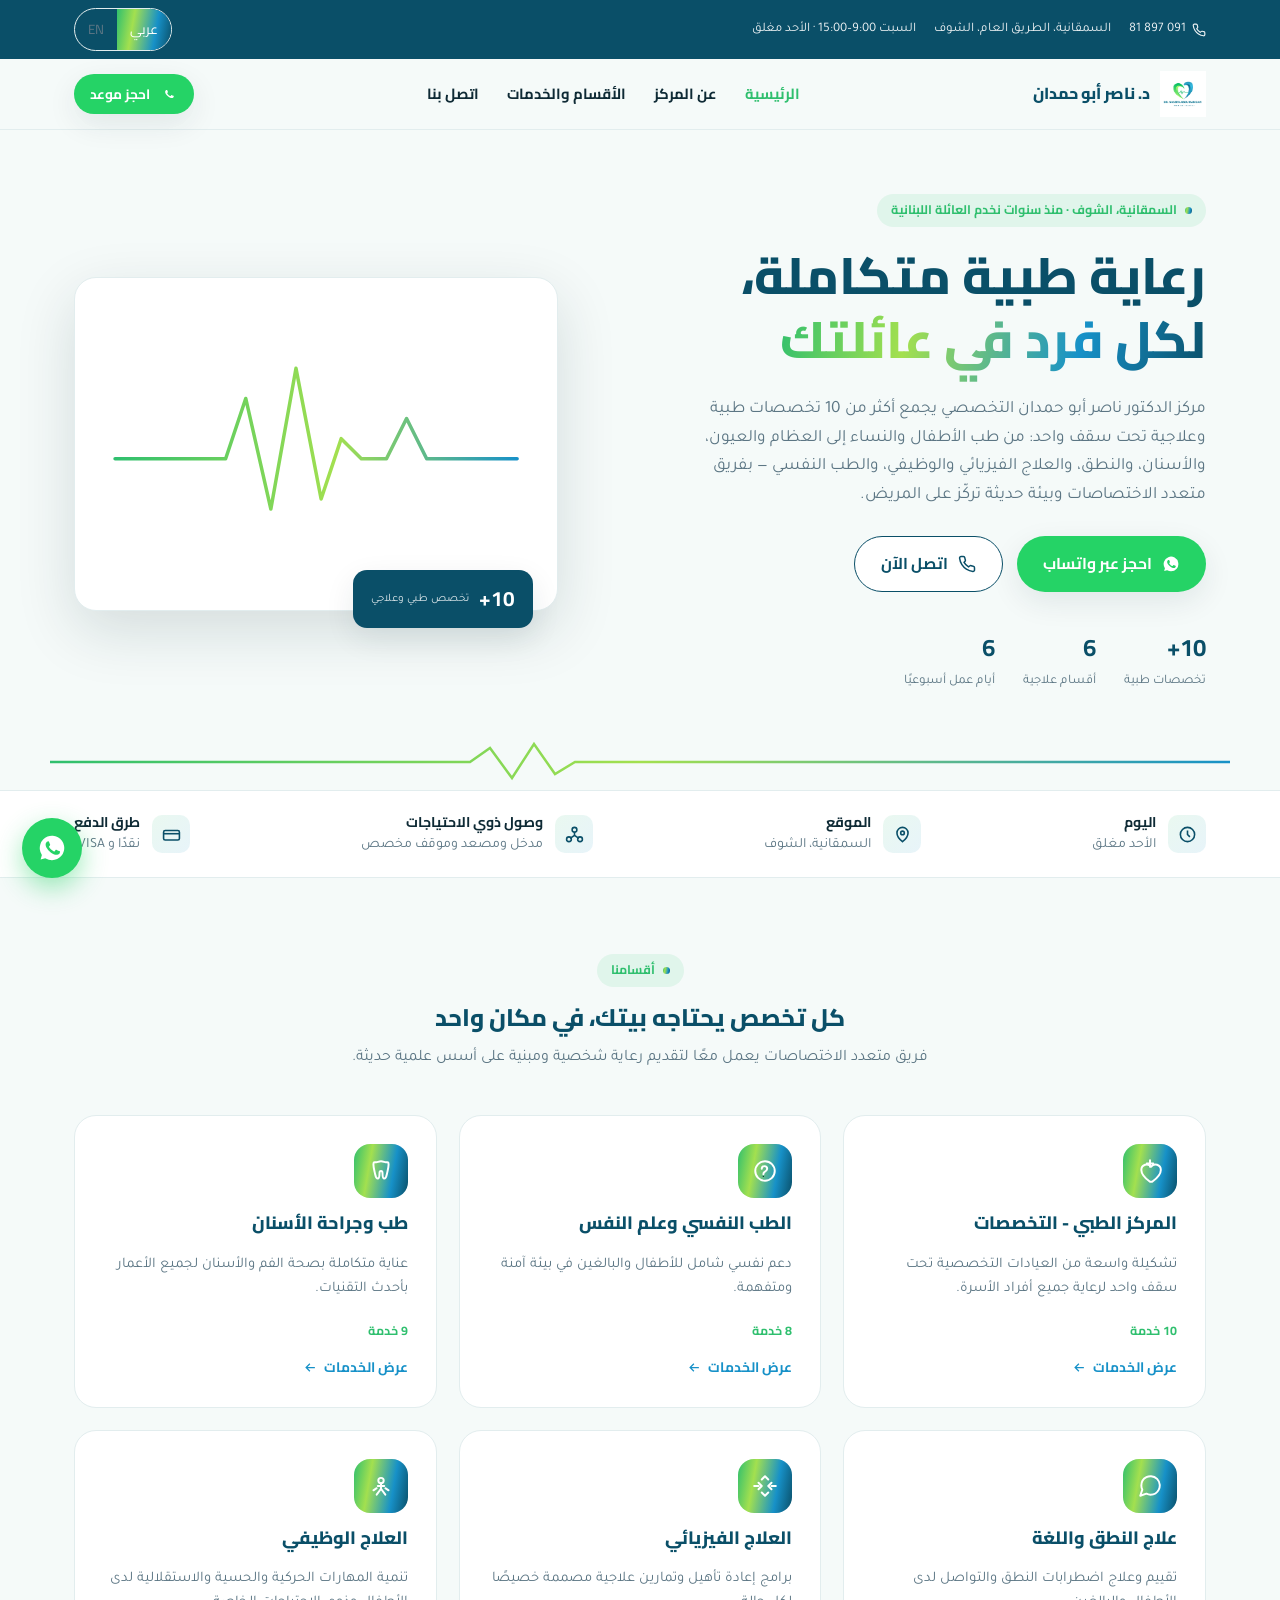
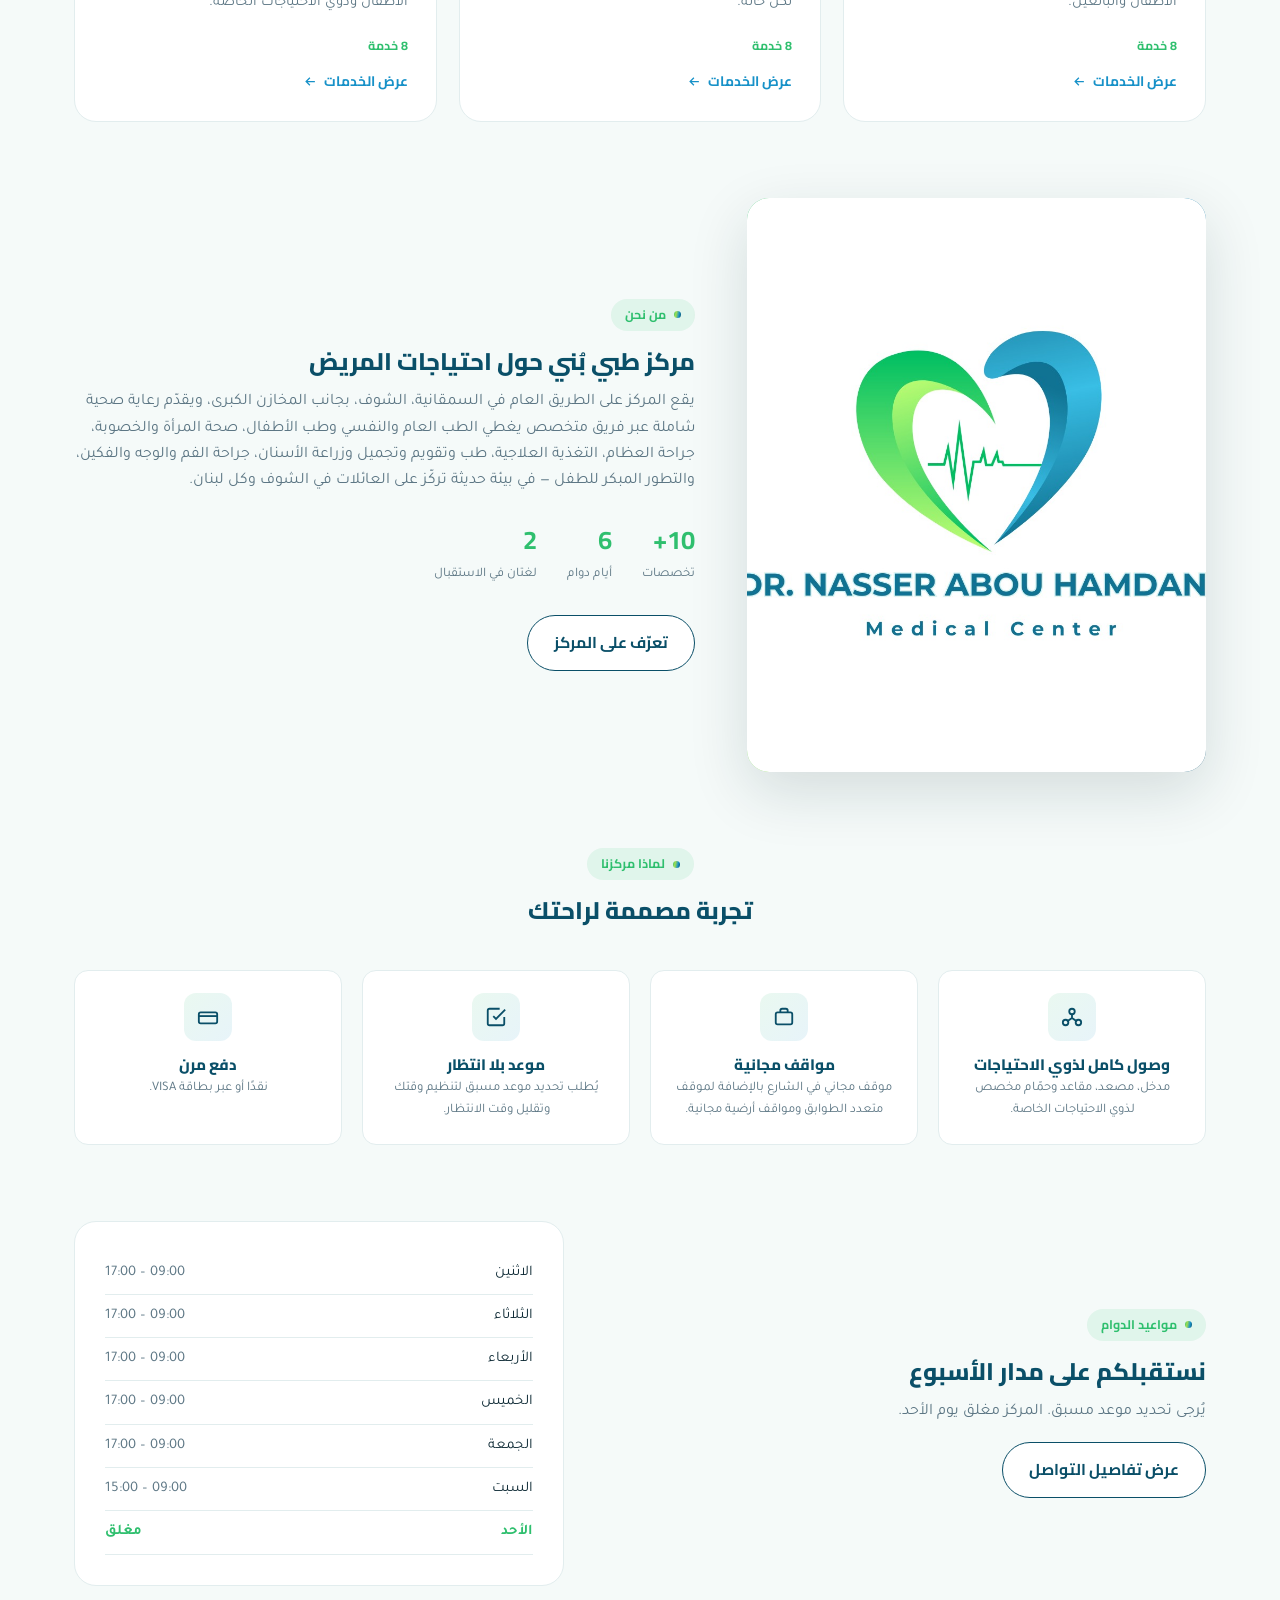
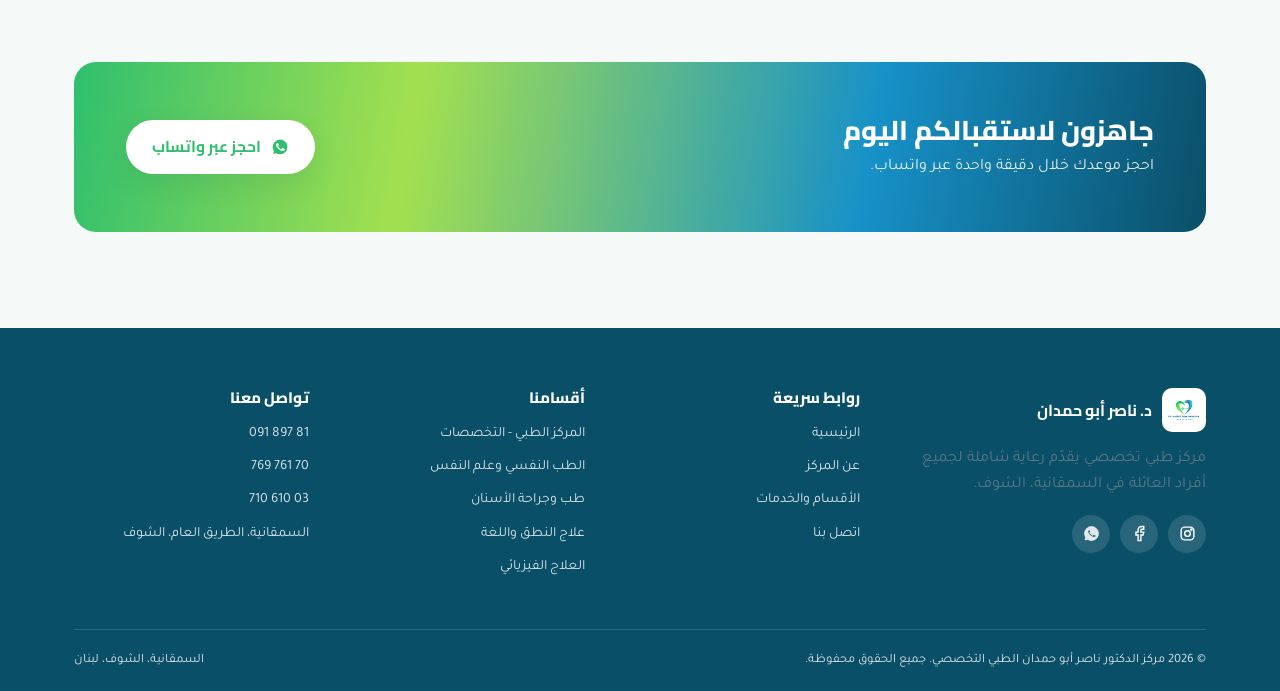
==== commit 16015c84: "navbar fix" ====
--- a/index.html
+++ b/index.html
@@ -15,10 +15,10 @@
     <div class="topbar-links">
       <a href="tel:+96181897091">
         <svg width="14" height="14" viewBox="0 0 24 24" fill="none" stroke="currentColor" stroke-width="2"><path d="M22 16.92v3a2 2 0 0 1-2.18 2 19.79 19.79 0 0 1-8.63-3.07 19.5 19.5 0 0 1-6-6 19.79 19.79 0 0 1-3.07-8.67A2 2 0 0 1 4.11 2h3a2 2 0 0 1 2 1.72c.12.9.34 1.79.65 2.65a2 2 0 0 1-.45 2.11L8.09 9.91a16 16 0 0 0 6 6l1.43-1.22a2 2 0 0 1 2.11-.45c.86.31 1.75.53 2.65.65A2 2 0 0 1 22 16.92z"/></svg>
-        <span data-ar="81 897 091" data-en="81 897 091">81 897 091</span>
+        <span data-ar="091 897 81" data-en="81 897 091">81 897 091</span>
       </a>
       <a data-ar="السمقانية، الطريق العام، الشوف" data-en="Samqaniyeh, Main Road, Chouf" data-href-ar="contact.html" data-href-en="contact.html" href="contact.html">السمقانية، الطريق العام، الشوف</a>
-      <a data-ar="السبت 10:30–15:00 · الأحد مغلق" data-en="Sat 10:30–15:00 · Sun Closed" href="contact.html">السبت 10:30–15:00 · الأحد مغلق</a>
+      <a data-ar="السبت 9:00–15:00 · الأحد مغلق" data-en="Sat 9:00–15:00 · Sun Closed" href="contact.html">السبت 9:00–15:00 · الأحد مغلق</a>
     </div>
     <div class="lang-toggle">
       <button data-lang="ar">عربي</button>
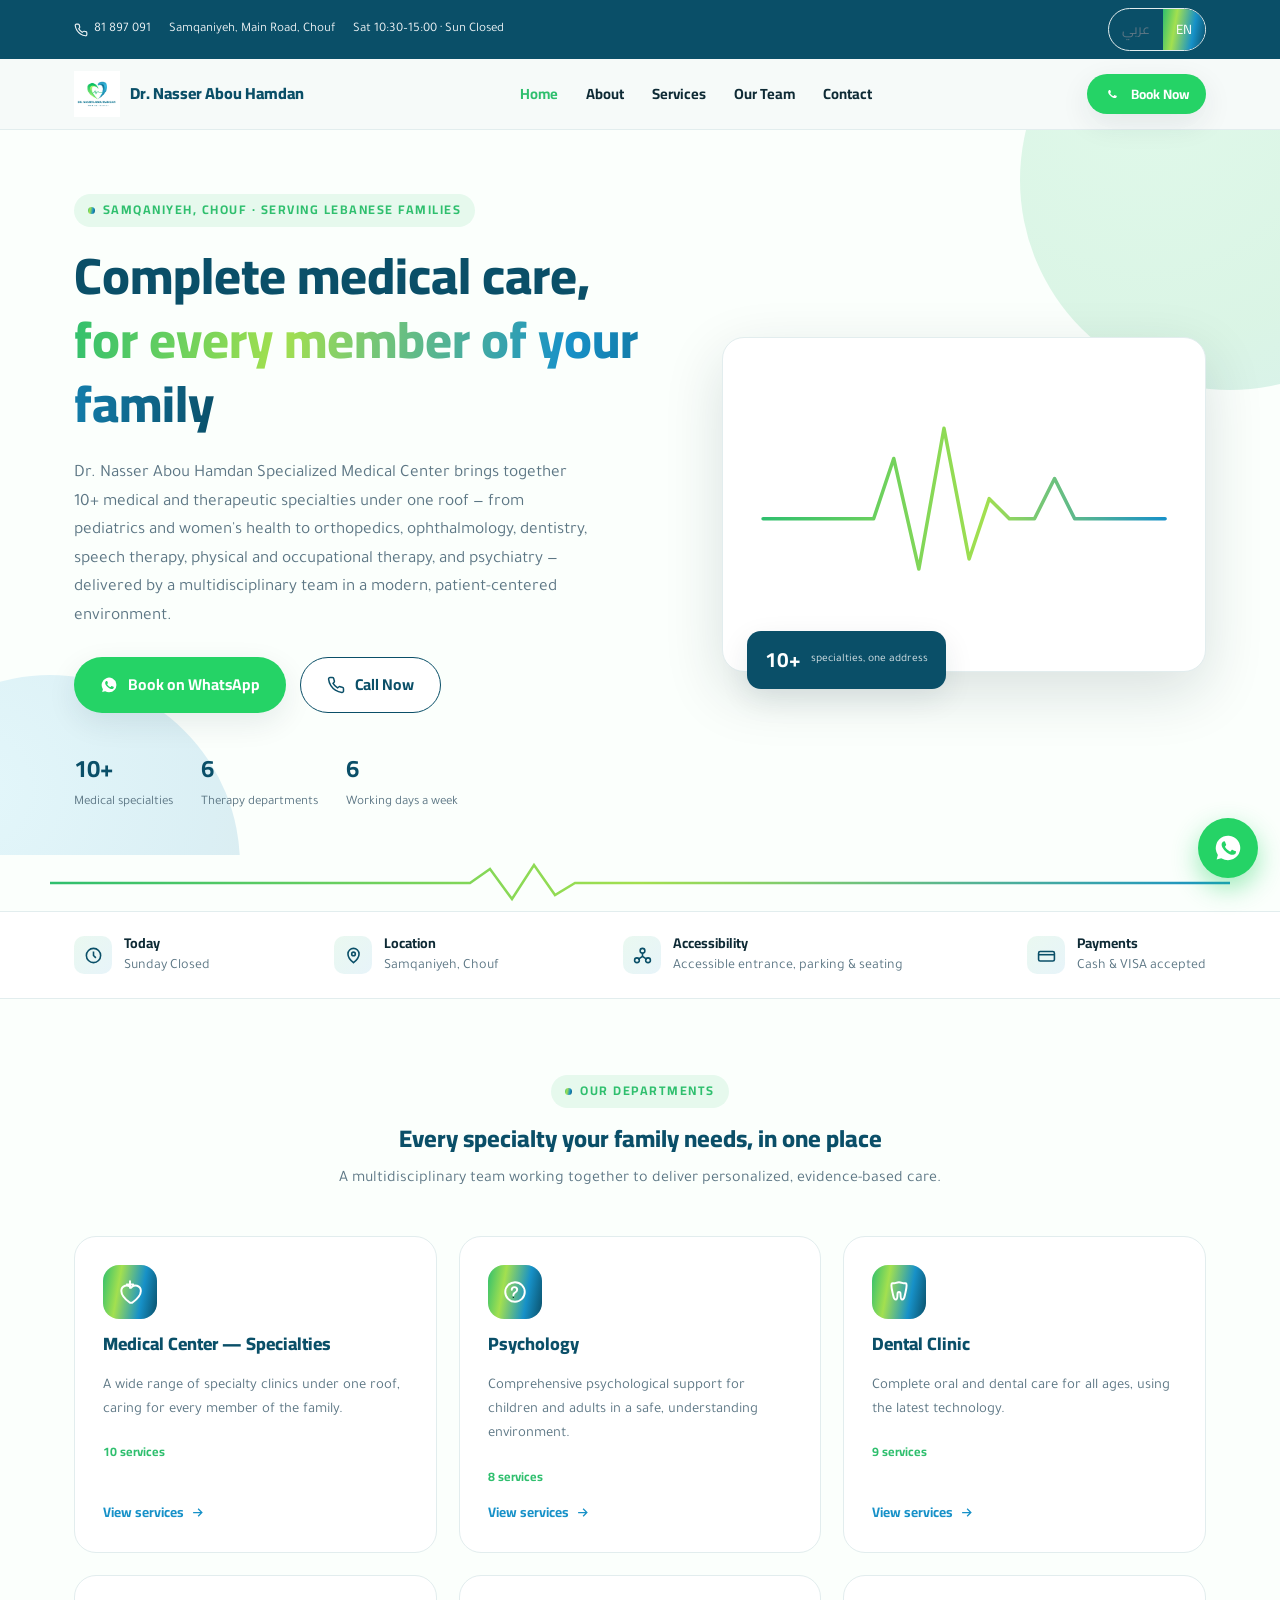
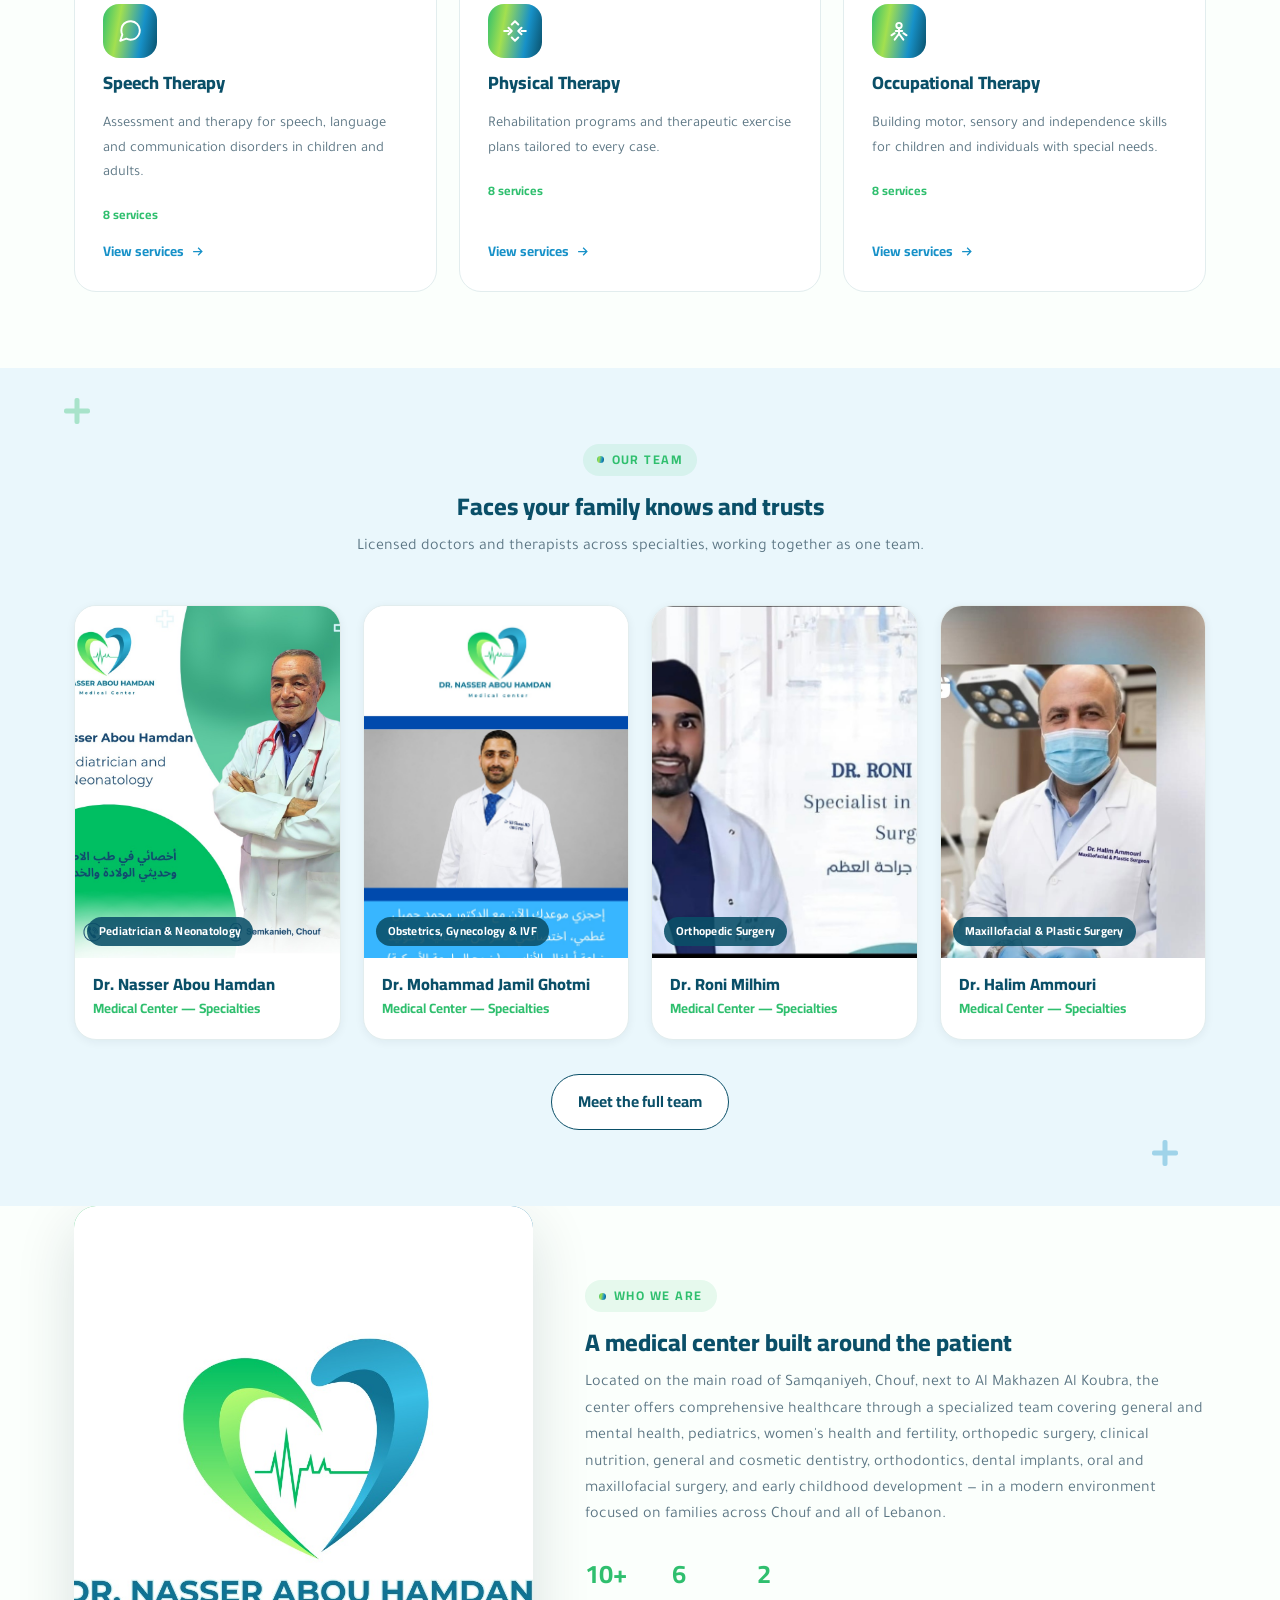
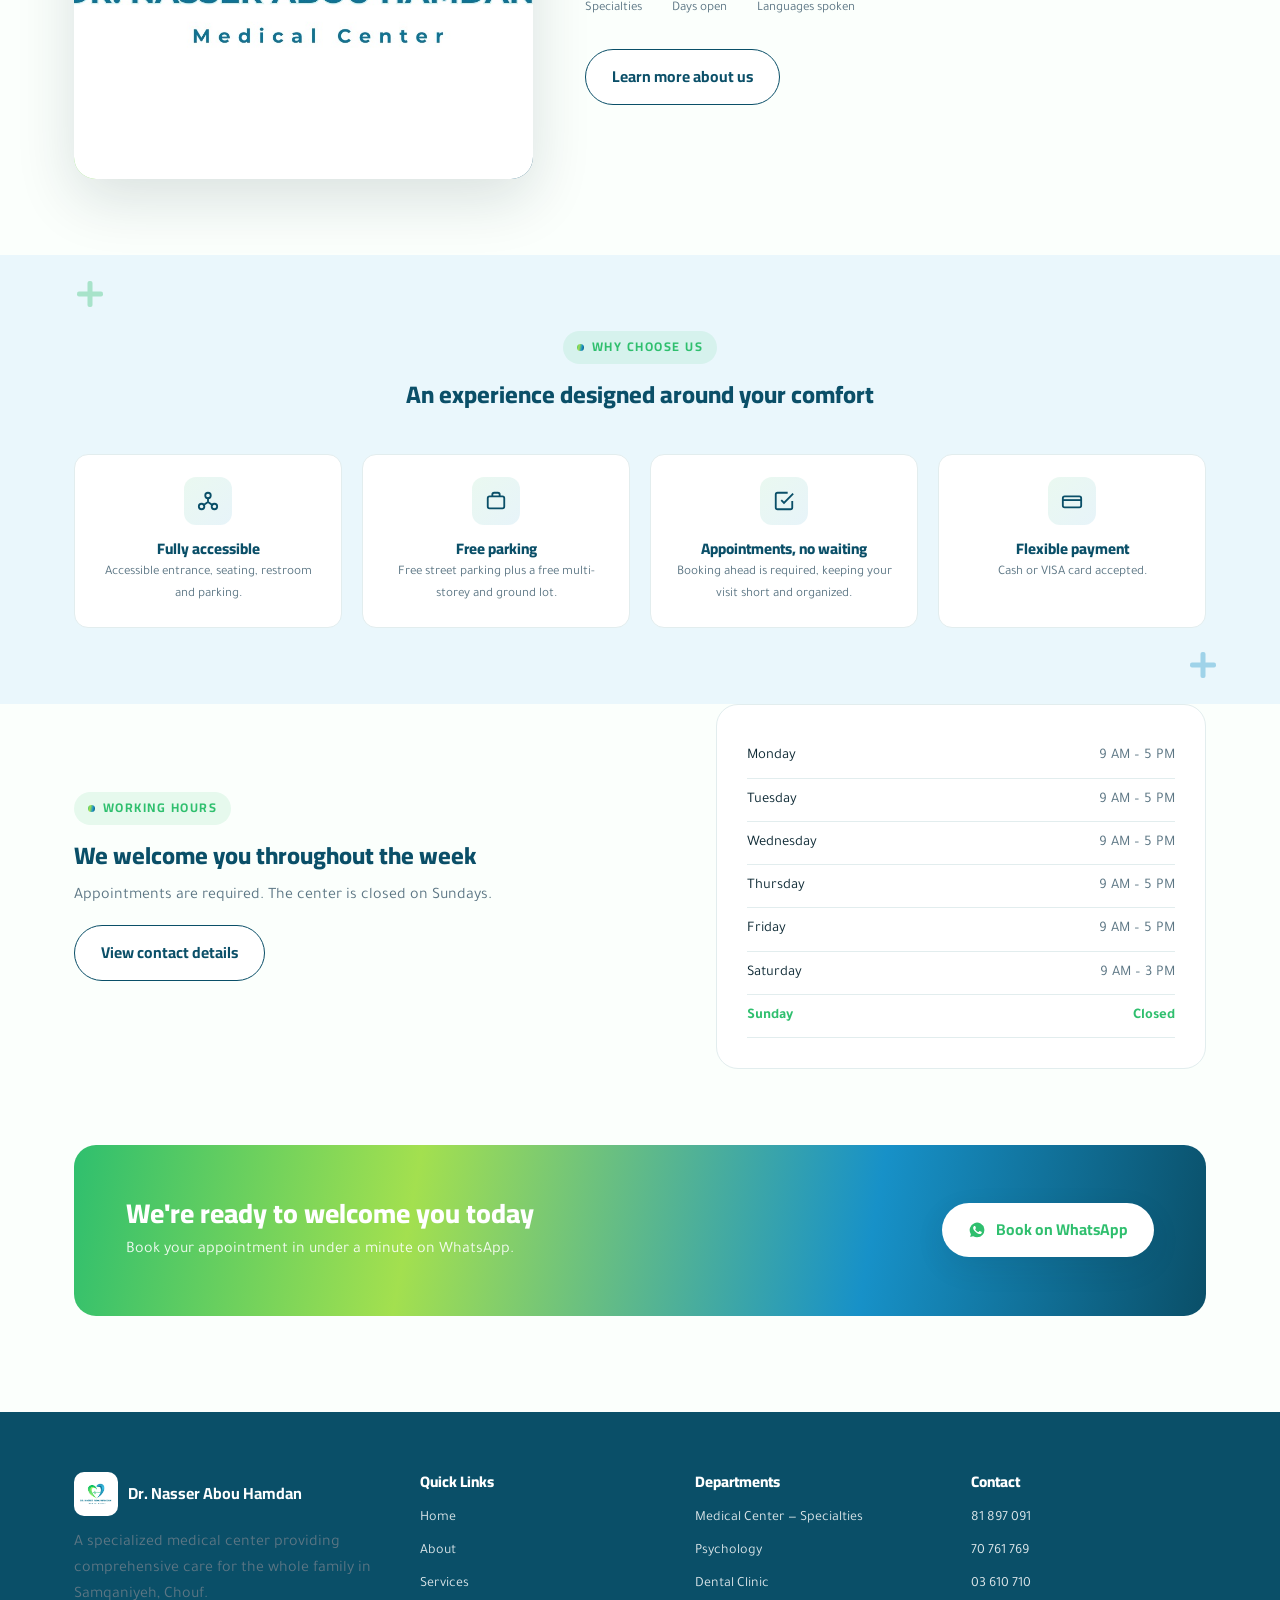
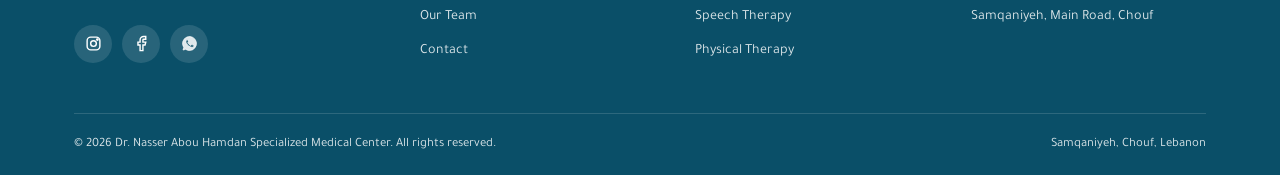
==== commit 335a1783: "team added" ====
--- a/index.html
+++ b/index.html
@@ -1,8 +1,9 @@
 <!DOCTYPE html>
-<html lang="ar" dir="rtl">
+<html lang="en" dir="ltr">
 <head>
 <meta charset="UTF-8">
 <meta name="viewport" content="width=device-width, initial-scale=1.0">
+<script>(function(){try{var l=localStorage.getItem("dnh-lang")||"en";document.documentElement.lang=l;document.documentElement.dir=(l==="ar"?"rtl":"ltr");}catch(e){}})();</script>
 <title>مركز الدكتور ناصر أبو حمدان الطبي التخصصي | Dr. Nasser Abou Hamdan Medical Center</title>
 <meta name="description" content="مركز طبي شامل في السمقانية، الشوف يضم طب الأطفال، النساء والتوليد، العظام، العيون، الأسنان، النطق، العلاج الفيزيائي والوظيفي، والطب النفسي.">
 <link rel="icon" href="assets/logo.jpeg">
@@ -15,10 +16,10 @@
     <div class="topbar-links">
       <a href="tel:+96181897091">
         <svg width="14" height="14" viewBox="0 0 24 24" fill="none" stroke="currentColor" stroke-width="2"><path d="M22 16.92v3a2 2 0 0 1-2.18 2 19.79 19.79 0 0 1-8.63-3.07 19.5 19.5 0 0 1-6-6 19.79 19.79 0 0 1-3.07-8.67A2 2 0 0 1 4.11 2h3a2 2 0 0 1 2 1.72c.12.9.34 1.79.65 2.65a2 2 0 0 1-.45 2.11L8.09 9.91a16 16 0 0 0 6 6l1.43-1.22a2 2 0 0 1 2.11-.45c.86.31 1.75.53 2.65.65A2 2 0 0 1 22 16.92z"/></svg>
-        <span data-ar="091 897 81" data-en="81 897 091">81 897 091</span>
+        <span data-ar="81 897 091" data-en="81 897 091">81 897 091</span>
       </a>
-      <a data-ar="السمقانية، الطريق العام، الشوف" data-en="Samqaniyeh, Main Road, Chouf" data-href-ar="contact.html" data-href-en="contact.html" href="contact.html">السمقانية، الطريق العام، الشوف</a>
-      <a data-ar="السبت 9:00–15:00 · الأحد مغلق" data-en="Sat 9:00–15:00 · Sun Closed" href="contact.html">السبت 9:00–15:00 · الأحد مغلق</a>
+      <a data-ar="السمقانية، الطريق العام، الشوف" data-en="Samqaniyeh, Main Road, Chouf" data-href-ar="contact.html" data-href-en="contact.html" href="contact.html">Samqaniyeh, Main Road, Chouf</a>
+      <a data-ar="السبت 10:30–15:00 · الأحد مغلق" data-en="Sat 10:30–15:00 · Sun Closed" href="contact.html">Sat 10:30–15:00 · Sun Closed</a>
     </div>
     <div class="lang-toggle">
       <button data-lang="ar">عربي</button>
@@ -31,20 +32,20 @@
   <div class="container">
     <a href="index.html" class="brand">
       <img src="assets/logo.jpeg" alt="Dr. Nasser Abou Hamdan Medical Center logo">
-      <span class="brand-text" data-ar="د. ناصر أبو حمدان" data-en="Dr. Nasser Abou Hamdan">د. ناصر أبو حمدان
-        <span data-ar="مركز طبي تخصصي" data-en="Specialized Medical Center">مركز طبي تخصصي</span>
+      <span class="brand-text" data-ar="د. ناصر أبو حمدان" data-en="Dr. Nasser Abou Hamdan">Dr. Nasser Abou Hamdan<span data-ar="مركز طبي تخصصي" data-en="Specialized Medical Center">Specialized Medical Center</span>
       </span>
     </a>
     <div class="navlinks">
-      <a href="index.html" data-page="home" data-ar="الرئيسية" data-en="Home">الرئيسية</a>
-      <a href="about.html" data-page="about" data-ar="عن المركز" data-en="About">عن المركز</a>
-      <a href="services.html" data-page="services" data-ar="الأقسام والخدمات" data-en="Services">الأقسام والخدمات</a>
-      <a href="contact.html" data-page="contact" data-ar="اتصل بنا" data-en="Contact">اتصل بنا</a>
+      <a href="index.html" data-page="home" data-ar="الرئيسية" data-en="Home">Home</a>
+      <a href="about.html" data-page="about" data-ar="عن المركز" data-en="About">About</a>
+      <a href="services.html" data-page="services" data-ar="الأقسام والخدمات" data-en="Services">Services</a>
+      <a href="team.html" data-page="team" data-ar="فريقنا" data-en="Our Team">Our Team</a>
+      <a href="contact.html" data-page="contact" data-ar="اتصل بنا" data-en="Contact">Contact</a>
     </div>
     <div class="nav-actions">
       <a class="btn btn-primary btn-sm" target="_blank" rel="noopener" id="navWaBtn">
         <svg viewBox="0 0 24 24" fill="currentColor"><path d="M17.5 14.4c-.3-.1-1.7-.9-2-1-.3-.1-.4-.1-.6.1-.2.3-.7 1-.8 1.1-.2.2-.3.2-.5.1-.3-.1-1.2-.5-2.3-1.5-.9-.8-1.4-1.7-1.6-2-.2-.3 0-.5.1-.6.1-.1.3-.3.4-.5.1-.1.2-.3.3-.5.1-.2 0-.4 0-.5-.1-.1-.6-1.5-.8-2-.2-.5-.4-.4-.6-.4h-.5c-.2 0-.5.1-.7.3-.3.3-1 1-1 2.4s1 2.8 1.2 3c.1.2 2 3 4.8 4.3.7.3 1.2.5 1.6.6.7.2 1.3.2 1.8.1.5-.1 1.7-.7 1.9-1.4.2-.7.2-1.2.2-1.3-.1-.1-.3-.2-.5-.3z"/><path d="M12 2a10 10 0 0 0-8.6 15L2 22l5.2-1.4A10 10 0 1 0 12 2z" fill="none" stroke="currentColor" stroke-width="0"/></svg>
-        <span data-ar="احجز موعد" data-en="Book Now">احجز موعد</span>
+        <span data-ar="احجز موعد" data-en="Book Now">Book Now</span>
       </a>
       <button class="burger" aria-label="menu"><span></span></button>
     </div>
@@ -54,11 +55,12 @@
 <div class="mobile-drawer">
   <div class="panel">
     <button class="close-x">✕</button>
-    <a href="index.html" data-ar="الرئيسية" data-en="Home">الرئيسية</a>
-    <a href="about.html" data-ar="عن المركز" data-en="About">عن المركز</a>
-    <a href="services.html" data-ar="الأقسام والخدمات" data-en="Services">الأقسام والخدمات</a>
-    <a href="contact.html" data-ar="اتصل بنا" data-en="Contact">اتصل بنا</a>
-    <a class="btn btn-primary btn-sm" id="navWaBtnMobile" target="_blank" rel="noopener" data-ar="احجز عبر واتساب" data-en="Book on WhatsApp">احجز عبر واتساب</a>
+    <a href="index.html" data-ar="الرئيسية" data-en="Home">Home</a>
+    <a href="about.html" data-ar="عن المركز" data-en="About">About</a>
+    <a href="services.html" data-ar="الأقسام والخدمات" data-en="Services">Services</a>
+    <a href="team.html" data-ar="فريقنا" data-en="Our Team">Our Team</a>
+    <a href="contact.html" data-ar="اتصل بنا" data-en="Contact">Contact</a>
+    <a class="btn btn-primary btn-sm" id="navWaBtnMobile" target="_blank" rel="noopener" data-ar="احجز عبر واتساب" data-en="Book on WhatsApp">Book on WhatsApp</a>
   </div>
 </div>
 
@@ -66,23 +68,23 @@
 <header class="hero">
   <div class="container">
     <div class="hero-copy">
-      <div class="eyebrow"><span class="dot"></span><span data-ar="السمقانية، الشوف · منذ سنوات نخدم العائلة اللبنانية" data-en="Samqaniyeh, Chouf · Serving Lebanese families">السمقانية، الشوف</span></div>
-      <h1 data-ar="رعاية طبية متكاملة، <em>لكل فرد في عائلتك</em>" data-en="Complete medical care, <em>for every member of your family</em>" data-ar-html="رعاية طبية متكاملة،<br><em>لكل فرد في عائلتك</em>" data-en-html="Complete medical care,<br><em>for every member of your family</em>">رعاية طبية متكاملة، لكل فرد في عائلتك</h1>
-      <p class="hero-lead" data-ar="مركز الدكتور ناصر أبو حمدان التخصصي يجمع أكثر من 10 تخصصات طبية وعلاجية تحت سقف واحد: من طب الأطفال والنساء إلى العظام والعيون، والأسنان، والنطق، والعلاج الفيزيائي والوظيفي، والطب النفسي — بفريق متعدد الاختصاصات وبيئة حديثة تركّز على المريض." data-en="Dr. Nasser Abou Hamdan Specialized Medical Center brings together 10+ medical and therapeutic specialties under one roof — from pediatrics and women's health to orthopedics, ophthalmology, dentistry, speech therapy, physical and occupational therapy, and psychiatry — delivered by a multidisciplinary team in a modern, patient-centered environment.">مركز الدكتور ناصر أبو حمدان التخصصي يجمع أكثر من 10 تخصصات طبية وعلاجية تحت سقف واحد.</p>
+      <div class="eyebrow"><span class="dot"></span><span data-ar="السمقانية، الشوف · منذ سنوات نخدم العائلة اللبنانية" data-en="Samqaniyeh, Chouf · Serving Lebanese families">Samqaniyeh, Chouf · Serving Lebanese families</span></div>
+      <h1 data-ar="رعاية طبية متكاملة، <em>لكل فرد في عائلتك</em>" data-en="Complete medical care, <em>for every member of your family</em>" data-ar-html="رعاية طبية متكاملة،<br><em>لكل فرد في عائلتك</em>" data-en-html="Complete medical care,<br><em>for every member of your family</em>">Complete medical care,<br><em>for every member of your family</em></h1>
+      <p class="hero-lead" data-ar="مركز الدكتور ناصر أبو حمدان التخصصي يجمع أكثر من 10 تخصصات طبية وعلاجية تحت سقف واحد: من طب الأطفال والنساء إلى العظام والعيون، والأسنان، والنطق، والعلاج الفيزيائي والوظيفي، والطب النفسي — بفريق متعدد الاختصاصات وبيئة حديثة تركّز على المريض." data-en="Dr. Nasser Abou Hamdan Specialized Medical Center brings together 10+ medical and therapeutic specialties under one roof — from pediatrics and women's health to orthopedics, ophthalmology, dentistry, speech therapy, physical and occupational therapy, and psychiatry — delivered by a multidisciplinary team in a modern, patient-centered environment.">Dr. Nasser Abou Hamdan Specialized Medical Center brings together 10+ medical and therapeutic specialties under one roof — from pediatrics and women's health to orthopedics, ophthalmology, dentistry, speech therapy, physical and occupational therapy, and psychiatry — delivered by a multidisciplinary team in a modern, patient-centered environment.</p>
       <div class="hero-actions">
         <a class="btn btn-primary" id="heroWaBtn" target="_blank" rel="noopener">
           <svg viewBox="0 0 24 24" fill="currentColor"><path d="M12 2a10 10 0 0 0-8.6 15L2 22l5.2-1.4A10 10 0 1 0 12 2z" opacity=".001"/><path d="M17.5 14.4c-.3-.1-1.7-.9-2-1-.3-.1-.4-.1-.6.1-.2.3-.7 1-.8 1.1-.2.2-.3.2-.5.1-.3-.1-1.2-.5-2.3-1.5-.9-.8-1.4-1.7-1.6-2-.2-.3 0-.5.1-.6.1-.1.3-.3.4-.5.1-.1.2-.3.3-.5.1-.2 0-.4 0-.5-.1-.1-.6-1.5-.8-2-.2-.5-.4-.4-.6-.4h-.5c-.2 0-.5.1-.7.3-.3.3-1 1-1 2.4s1 2.8 1.2 3c.1.2 2 3 4.8 4.3.7.3 1.2.5 1.6.6.7.2 1.3.2 1.8.1.5-.1 1.7-.7 1.9-1.4.2-.7.2-1.2.2-1.3-.1-.1-.3-.2-.5-.3zM12 21.8a9.8 9.8 0 0 1-5-1.4l-.4-.2-3.7 1 1-3.6-.2-.4A9.8 9.8 0 1 1 12 21.8z"/></svg>
-          <span data-ar="احجز عبر واتساب" data-en="Book on WhatsApp">احجز عبر واتساب</span>
+          <span data-ar="احجز عبر واتساب" data-en="Book on WhatsApp">Book on WhatsApp</span>
         </a>
         <a class="btn btn-outline" href="tel:+96181897091">
           <svg width="18" height="18" viewBox="0 0 24 24" fill="none" stroke="currentColor" stroke-width="2"><path d="M22 16.92v3a2 2 0 0 1-2.18 2 19.79 19.79 0 0 1-8.63-3.07 19.5 19.5 0 0 1-6-6 19.79 19.79 0 0 1-3.07-8.67A2 2 0 0 1 4.11 2h3a2 2 0 0 1 2 1.72c.12.9.34 1.79.65 2.65a2 2 0 0 1-.45 2.11L8.09 9.91a16 16 0 0 0 6 6l1.43-1.22a2 2 0 0 1 2.11-.45c.86.31 1.75.53 2.65.65A2 2 0 0 1 22 16.92z"/></svg>
-          <span data-ar="اتصل الآن" data-en="Call Now">اتصل الآن</span>
+          <span data-ar="اتصل الآن" data-en="Call Now">Call Now</span>
         </a>
       </div>
       <div class="hero-stats">
-        <div><b>10+</b><span data-ar="تخصصات طبية" data-en="Medical specialties">تخصصات طبية</span></div>
-        <div><b>6</b><span data-ar="أقسام علاجية" data-en="Therapy departments">أقسام علاجية</span></div>
-        <div><b>6</b><span data-ar="أيام عمل أسبوعيًا" data-en="Working days a week">أيام عمل أسبوعيًا</span></div>
+        <div><b>10+</b><span data-ar="تخصصات طبية" data-en="Medical specialties">Medical specialties</span></div>
+        <div><b>6</b><span data-ar="أقسام علاجية" data-en="Therapy departments">Therapy departments</span></div>
+        <div><b>6</b><span data-ar="أيام عمل أسبوعيًا" data-en="Working days a week">Working days a week</span></div>
       </div>
     </div>
     <div class="hero-visual">
@@ -98,7 +100,7 @@
       </svg>
       <div class="hero-badge">
         <b>10+</b>
-        <span data-ar="تخصص طبي وعلاجي" data-en="specialties, one address">تخصص طبي وعلاجي</span>
+        <span data-ar="تخصص طبي وعلاجي" data-en="specialties, one address">specialties, one address</span>
       </div>
     </div>
   </div>
@@ -118,19 +120,19 @@
   <div class="container">
     <div class="info-item">
       <div class="ic"><svg viewBox="0 0 24 24" fill="none" stroke-width="2"><circle cx="12" cy="12" r="9"/><path d="M12 7v5l3 3"/></svg></div>
-      <div><b data-ar="اليوم" data-en="Today">اليوم</b><span id="todayHoursLabel">—</span></div>
+      <div><b data-ar="اليوم" data-en="Today">Today</b><span id="todayHoursLabel">—</span></div>
     </div>
     <div class="info-item">
       <div class="ic"><svg viewBox="0 0 24 24" fill="none" stroke-width="2"><path d="M12 21s-7-5.5-7-11a7 7 0 0 1 14 0c0 5.5-7 11-7 11z"/><circle cx="12" cy="10" r="2.3"/></svg></div>
-      <div><b data-ar="الموقع" data-en="Location">الموقع</b><span data-ar="السمقانية، الشوف" data-en="Samqaniyeh, Chouf">السمقانية، الشوف</span></div>
+      <div><b data-ar="الموقع" data-en="Location">Location</b><span data-ar="السمقانية، الشوف" data-en="Samqaniyeh, Chouf">Samqaniyeh, Chouf</span></div>
     </div>
     <div class="info-item">
       <div class="ic"><svg viewBox="0 0 24 24" fill="none" stroke-width="2"><circle cx="12" cy="6" r="3"/><circle cx="5" cy="18" r="3"/><circle cx="19" cy="18" r="3"/><path d="M12 9v4M12 13l-5.5 4M12 13l5.5 4"/></svg></div>
-      <div><b data-ar="وصول ذوي الاحتياجات" data-en="Accessibility">وصول ذوي الاحتياجات</b><span data-ar="مدخل ومصعد وموقف مخصص" data-en="Accessible entrance, parking & seating">مدخل ومصعد وموقف مخصص</span></div>
+      <div><b data-ar="وصول ذوي الاحتياجات" data-en="Accessibility">Accessibility</b><span data-ar="مدخل ومصعد وموقف مخصص" data-en="Accessible entrance, parking & seating">Accessible entrance, parking & seating</span></div>
     </div>
     <div class="info-item">
       <div class="ic"><svg viewBox="0 0 24 24" fill="none" stroke-width="2"><rect x="2" y="7" width="20" height="12" rx="2"/><path d="M2 11h20"/></svg></div>
-      <div><b data-ar="طرق الدفع" data-en="Payments">طرق الدفع</b><span data-ar="نقدًا و VISA" data-en="Cash & VISA accepted">نقدًا و VISA</span></div>
+      <div><b data-ar="طرق الدفع" data-en="Payments">Payments</b><span data-ar="نقدًا و VISA" data-en="Cash & VISA accepted">Cash & VISA accepted</span></div>
     </div>
   </div>
 </div>
@@ -139,11 +141,30 @@
 <section>
   <div class="container">
     <div class="section-head center">
-      <div class="eyebrow"><span class="dot"></span><span data-ar="أقسامنا" data-en="Our Departments">أقسامنا</span></div>
-      <h2 data-ar="كل تخصص يحتاجه بيتك، في مكان واحد" data-en="Every specialty your family needs, in one place">كل تخصص يحتاجه بيتك، في مكان واحد</h2>
-      <p data-ar="فريق متعدد الاختصاصات يعمل معًا لتقديم رعاية شخصية ومبنية على أسس علمية حديثة." data-en="A multidisciplinary team working together to deliver personalized, evidence-based care.">فريق متعدد الاختصاصات.</p>
+      <div class="eyebrow"><span class="dot"></span><span data-ar="أقسامنا" data-en="Our Departments">Our Departments</span></div>
+      <h2 data-ar="كل تخصص يحتاجه بيتك، في مكان واحد" data-en="Every specialty your family needs, in one place">Every specialty your family needs, in one place</h2>
+      <p data-ar="فريق متعدد الاختصاصات يعمل معًا لتقديم رعاية شخصية ومبنية على أسس علمية حديثة." data-en="A multidisciplinary team working together to deliver personalized, evidence-based care.">A multidisciplinary team working together to deliver personalized, evidence-based care.</p>
     </div>
     <div class="dept-grid" id="deptGrid"></div>
+  </div>
+</section>
+
+<!-- ============ TEAM PREVIEW ============ -->
+<section class="tint-blue" style="position:relative;overflow:hidden;">
+  <div class="deco-plus green" style="top:30px;inset-inline-start:5%;"></div>
+  <div class="deco-plus blue" style="bottom:40px;inset-inline-end:8%;"></div>
+  <div class="container">
+    <div class="section-head center">
+      <div class="eyebrow"><span class="dot"></span><span data-ar="فريقنا" data-en="Our Team">Our Team</span></div>
+      <h2 data-ar="وجوه تعرفها عائلتك وتثق بها" data-en="Faces your family knows and trusts">Faces your family knows and trusts</h2>
+      <p data-ar="أطباء ومعالجون مرخّصون من اختصاصات متعددة، يعملون كفريق واحد لخدمتك." data-en="Licensed doctors and therapists across specialties, working together as one team.">Licensed doctors and therapists across specialties, working together as one team.</p>
+    </div>
+    <div class="team-grid" id="teamPreviewGrid"></div>
+    <div style="text-align:center;margin-top:34px;">
+      <a href="team.html" class="btn btn-outline">
+        <span data-ar="تعرّف على الفريق كاملًا" data-en="Meet the full team">Meet the full team</span>
+      </a>
+    </div>
   </div>
 </section>
 
@@ -153,17 +174,17 @@
     <div class="about-split">
       <div class="about-photo"><img src="assets/logo.jpeg" alt="Dr. Nasser Abou Hamdan Medical Center"></div>
       <div>
-        <div class="eyebrow"><span class="dot"></span><span data-ar="من نحن" data-en="Who We Are">من نحن</span></div>
-        <h2 data-ar="مركز طبي بُني حول احتياجات المريض" data-en="A medical center built around the patient">مركز طبي بُني حول احتياجات المريض</h2>
-        <p data-ar="يقع المركز على الطريق العام في السمقانية، الشوف، بجانب المخازن الكبرى، ويقدّم رعاية صحية شاملة عبر فريق متخصص يغطي الطب العام والنفسي وطب الأطفال، صحة المرأة والخصوبة، جراحة العظام، التغذية العلاجية، طب وتقويم وتجميل وزراعة الأسنان، جراحة الفم والوجه والفكين، والتطور المبكر للطفل — في بيئة حديثة تركّز على العائلات في الشوف وكل لبنان." data-en="Located on the main road of Samqaniyeh, Chouf, next to Al Makhazen Al Koubra, the center offers comprehensive healthcare through a specialized team covering general and mental health, pediatrics, women's health and fertility, orthopedic surgery, clinical nutrition, general and cosmetic dentistry, orthodontics, dental implants, oral and maxillofacial surgery, and early childhood development — in a modern environment focused on families across Chouf and all of Lebanon.">Located on the main road of Samqaniyeh, Chouf.</p>
+        <div class="eyebrow"><span class="dot"></span><span data-ar="من نحن" data-en="Who We Are">Who We Are</span></div>
+        <h2 data-ar="مركز طبي بُني حول احتياجات المريض" data-en="A medical center built around the patient">A medical center built around the patient</h2>
+        <p data-ar="يقع المركز على الطريق العام في السمقانية، الشوف، بجانب المخازن الكبرى، ويقدّم رعاية صحية شاملة عبر فريق متخصص يغطي الطب العام والنفسي وطب الأطفال، صحة المرأة والخصوبة، جراحة العظام، التغذية العلاجية، طب وتقويم وتجميل وزراعة الأسنان، جراحة الفم والوجه والفكين، والتطور المبكر للطفل — في بيئة حديثة تركّز على العائلات في الشوف وكل لبنان." data-en="Located on the main road of Samqaniyeh, Chouf, next to Al Makhazen Al Koubra, the center offers comprehensive healthcare through a specialized team covering general and mental health, pediatrics, women's health and fertility, orthopedic surgery, clinical nutrition, general and cosmetic dentistry, orthodontics, dental implants, oral and maxillofacial surgery, and early childhood development — in a modern environment focused on families across Chouf and all of Lebanon.">Located on the main road of Samqaniyeh, Chouf, next to Al Makhazen Al Koubra, the center offers comprehensive healthcare through a specialized team covering general and mental health, pediatrics, women's health and fertility, orthopedic surgery, clinical nutrition, general and cosmetic dentistry, orthodontics, dental implants, oral and maxillofacial surgery, and early childhood development — in a modern environment focused on families across Chouf and all of Lebanon.</p>
         <div class="stat-row">
-          <div><b>10+</b><span data-ar="تخصصات" data-en="Specialties">تخصصات</span></div>
-          <div><b>6</b><span data-ar="أيام دوام" data-en="Days open">أيام دوام</span></div>
-          <div><b>2</b><span data-ar="لغتان في الاستقبال" data-en="Languages spoken">لغتان</span></div>
+          <div><b>10+</b><span data-ar="تخصصات" data-en="Specialties">Specialties</span></div>
+          <div><b>6</b><span data-ar="أيام دوام" data-en="Days open">Days open</span></div>
+          <div><b>2</b><span data-ar="لغتان في الاستقبال" data-en="Languages spoken">Languages spoken</span></div>
         </div>
         <div style="margin-top:28px;">
           <a href="about.html" class="btn btn-outline">
-            <span data-ar="تعرّف على المركز" data-en="Learn more about us">تعرّف على المركز</span>
+            <span data-ar="تعرّف على المركز" data-en="Learn more about us">Learn more about us</span>
           </a>
         </div>
       </div>
@@ -172,32 +193,34 @@
 </section>
 
 <!-- ============ WHY US ============ -->
-<section style="padding-top:0;">
+<section class="tint-blue" style="position:relative;overflow:hidden;">
+  <div class="deco-plus green" style="top:26px;inset-inline-start:6%;"></div>
+  <div class="deco-plus blue" style="bottom:26px;inset-inline-end:5%;"></div>
   <div class="container">
     <div class="section-head center">
-      <div class="eyebrow"><span class="dot"></span><span data-ar="لماذا مركزنا" data-en="Why Choose Us">لماذا مركزنا</span></div>
-      <h2 data-ar="تجربة مصممة لراحتك" data-en="An experience designed around your comfort">تجربة مصممة لراحتك</h2>
+      <div class="eyebrow"><span class="dot"></span><span data-ar="لماذا مركزنا" data-en="Why Choose Us">Why Choose Us</span></div>
+      <h2 data-ar="تجربة مصممة لراحتك" data-en="An experience designed around your comfort">An experience designed around your comfort</h2>
     </div>
     <div class="feature-grid">
       <div class="feature-card">
         <div class="ic"><svg viewBox="0 0 24 24" fill="none" stroke-width="2"><circle cx="12" cy="6" r="3"/><circle cx="5" cy="18" r="3"/><circle cx="19" cy="18" r="3"/><path d="M12 9v4M12 13l-5.5 4M12 13l5.5 4"/></svg></div>
-        <h4 data-ar="وصول كامل لذوي الاحتياجات" data-en="Fully accessible">وصول كامل لذوي الاحتياجات</h4>
-        <p data-ar="مدخل، مصعد، مقاعد وحمّام مخصص لذوي الاحتياجات الخاصة." data-en="Accessible entrance, seating, restroom and parking.">مدخل ومصعد.</p>
+        <h4 data-ar="وصول كامل لذوي الاحتياجات" data-en="Fully accessible">Fully accessible</h4>
+        <p data-ar="مدخل، مصعد، مقاعد وحمّام مخصص لذوي الاحتياجات الخاصة." data-en="Accessible entrance, seating, restroom and parking.">Accessible entrance, seating, restroom and parking.</p>
       </div>
       <div class="feature-card">
         <div class="ic"><svg viewBox="0 0 24 24" fill="none" stroke-width="2"><rect x="3" y="7" width="18" height="13" rx="2"/><path d="M8 7V5a2 2 0 0 1 2-2h4a2 2 0 0 1 2 2v2"/></svg></div>
-        <h4 data-ar="مواقف مجانية" data-en="Free parking">مواقف مجانية</h4>
-        <p data-ar="موقف مجاني في الشارع بالإضافة لموقف متعدد الطوابق ومواقف أرضية مجانية." data-en="Free street parking plus a free multi-storey and ground lot.">مواقف مجانية.</p>
+        <h4 data-ar="مواقف مجانية" data-en="Free parking">Free parking</h4>
+        <p data-ar="موقف مجاني في الشارع بالإضافة لموقف متعدد الطوابق ومواقف أرضية مجانية." data-en="Free street parking plus a free multi-storey and ground lot.">Free street parking plus a free multi-storey and ground lot.</p>
       </div>
       <div class="feature-card">
         <div class="ic"><svg viewBox="0 0 24 24" fill="none" stroke-width="2"><path d="M9 11l3 3L22 4"/><path d="M21 12v7a2 2 0 0 1-2 2H5a2 2 0 0 1-2-2V5a2 2 0 0 1 2-2h11"/></svg></div>
-        <h4 data-ar="موعد بلا انتظار" data-en="Appointments, no waiting">موعد بلا انتظار</h4>
-        <p data-ar="يُطلب تحديد موعد مسبق لتنظيم وقتك وتقليل وقت الانتظار." data-en="Booking ahead is required, keeping your visit short and organized.">حجز مسبق مطلوب.</p>
+        <h4 data-ar="موعد بلا انتظار" data-en="Appointments, no waiting">Appointments, no waiting</h4>
+        <p data-ar="يُطلب تحديد موعد مسبق لتنظيم وقتك وتقليل وقت الانتظار." data-en="Booking ahead is required, keeping your visit short and organized.">Booking ahead is required, keeping your visit short and organized.</p>
       </div>
       <div class="feature-card">
         <div class="ic"><svg viewBox="0 0 24 24" fill="none" stroke-width="2"><rect x="2" y="7" width="20" height="12" rx="2"/><path d="M2 11h20"/></svg></div>
-        <h4 data-ar="دفع مرن" data-en="Flexible payment">دفع مرن</h4>
-        <p data-ar="نقدًا أو عبر بطاقة VISA." data-en="Cash or VISA card accepted.">نقدًا أو VISA.</p>
+        <h4 data-ar="دفع مرن" data-en="Flexible payment">Flexible payment</h4>
+        <p data-ar="نقدًا أو عبر بطاقة VISA." data-en="Cash or VISA card accepted.">Cash or VISA card accepted.</p>
       </div>
     </div>
   </div>
@@ -208,11 +231,11 @@
   <div class="container">
     <div class="contact-grid" style="grid-template-columns:1.1fr .9fr;align-items:center;">
       <div>
-        <div class="eyebrow"><span class="dot"></span><span data-ar="مواعيد الدوام" data-en="Working Hours">مواعيد الدوام</span></div>
-        <h2 data-ar="نستقبلكم على مدار الأسبوع" data-en="We welcome you throughout the week">نستقبلكم على مدار الأسبوع</h2>
-        <p data-ar="يُرجى تحديد موعد مسبق. المركز مغلق يوم الأحد." data-en="Appointments are required. The center is closed on Sundays.">يُرجى تحديد موعد مسبق.</p>
+        <div class="eyebrow"><span class="dot"></span><span data-ar="مواعيد الدوام" data-en="Working Hours">Working Hours</span></div>
+        <h2 data-ar="نستقبلكم على مدار الأسبوع" data-en="We welcome you throughout the week">We welcome you throughout the week</h2>
+        <p data-ar="يُرجى تحديد موعد مسبق. المركز مغلق يوم الأحد." data-en="Appointments are required. The center is closed on Sundays.">Appointments are required. The center is closed on Sundays.</p>
         <a href="contact.html" class="btn btn-outline">
-          <span data-ar="عرض تفاصيل التواصل" data-en="View contact details">عرض تفاصيل التواصل</span>
+          <span data-ar="عرض تفاصيل التواصل" data-en="View contact details">View contact details</span>
         </a>
       </div>
       <div class="contact-card">
@@ -227,12 +250,12 @@
   <div class="container">
     <div class="cta-band">
       <div>
-        <h2 data-ar="جاهزون لاستقبالكم اليوم" data-en="We're ready to welcome you today">جاهزون لاستقبالكم اليوم</h2>
-        <p data-ar="احجز موعدك خلال دقيقة واحدة عبر واتساب." data-en="Book your appointment in under a minute on WhatsApp.">احجز موعدك عبر واتساب.</p>
+        <h2 data-ar="جاهزون لاستقبالكم اليوم" data-en="We're ready to welcome you today">We're ready to welcome you today</h2>
+        <p data-ar="احجز موعدك خلال دقيقة واحدة عبر واتساب." data-en="Book your appointment in under a minute on WhatsApp.">Book your appointment in under a minute on WhatsApp.</p>
       </div>
       <a class="btn btn-primary" id="ctaWaBtn" target="_blank" rel="noopener">
         <svg viewBox="0 0 24 24" fill="currentColor"><path d="M12 2a10 10 0 0 0-8.6 15L2 22l5.2-1.4A10 10 0 1 0 12 2z" opacity=".001"/><path d="M17.5 14.4c-.3-.1-1.7-.9-2-1-.3-.1-.4-.1-.6.1-.2.3-.7 1-.8 1.1-.2.2-.3.2-.5.1-.3-.1-1.2-.5-2.3-1.5-.9-.8-1.4-1.7-1.6-2-.2-.3 0-.5.1-.6.1-.1.3-.3.4-.5.1-.1.2-.3.3-.5.1-.2 0-.4 0-.5-.1-.1-.6-1.5-.8-2-.2-.5-.4-.4-.6-.4h-.5c-.2 0-.5.1-.7.3-.3.3-1 1-1 2.4s1 2.8 1.2 3c.1.2 2 3 4.8 4.3.7.3 1.2.5 1.6.6.7.2 1.3.2 1.8.1.5-.1 1.7-.7 1.9-1.4.2-.7.2-1.2.2-1.3-.1-.1-.3-.2-.5-.3zM12 21.8a9.8 9.8 0 0 1-5-1.4l-.4-.2-3.7 1 1-3.6-.2-.4A9.8 9.8 0 1 1 12 21.8z"/></svg>
-        <span data-ar="احجز عبر واتساب" data-en="Book on WhatsApp">احجز عبر واتساب</span>
+        <span data-ar="احجز عبر واتساب" data-en="Book on WhatsApp">Book on WhatsApp</span>
       </a>
     </div>
   </div>
@@ -242,8 +265,8 @@
   <div class="container">
     <div class="footer-grid">
       <div>
-        <div class="footer-brand"><img src="assets/logo.jpeg" alt="logo"><b data-ar="د. ناصر أبو حمدان" data-en="Dr. Nasser Abou Hamdan">د. ناصر أبو حمدان</b></div>
-        <p data-ar="مركز طبي تخصصي يقدّم رعاية شاملة لجميع أفراد العائلة في السمقانية، الشوف." data-en="A specialized medical center providing comprehensive care for the whole family in Samqaniyeh, Chouf.">مركز طبي تخصصي.</p>
+        <div class="footer-brand"><img src="assets/logo.jpeg" alt="logo"><b data-ar="د. ناصر أبو حمدان" data-en="Dr. Nasser Abou Hamdan">Dr. Nasser Abou Hamdan</b></div>
+        <p data-ar="مركز طبي تخصصي يقدّم رعاية شاملة لجميع أفراد العائلة في السمقانية، الشوف." data-en="A specialized medical center providing comprehensive care for the whole family in Samqaniyeh, Chouf.">A specialized medical center providing comprehensive care for the whole family in Samqaniyeh, Chouf.</p>
         <div class="footer-social">
           <a href="https://www.instagram.com/dnhmedicalcenter/" target="_blank" rel="noopener"><svg viewBox="0 0 24 24" fill="none" stroke-width="2"><rect x="3" y="3" width="18" height="18" rx="5"/><circle cx="12" cy="12" r="4"/><circle cx="17.5" cy="6.5" r="1"/></svg></a>
           <a href="https://www.facebook.com/drnasserabouhamdan" target="_blank" rel="noopener"><svg viewBox="0 0 24 24" fill="none" stroke-width="2"><path d="M18 2h-3a5 5 0 0 0-5 5v3H7v4h3v8h4v-8h3l1-4h-4V7a1 1 0 0 1 1-1h3z"/></svg></a>
@@ -251,31 +274,32 @@
         </div>
       </div>
       <div>
-        <h4 data-ar="روابط سريعة" data-en="Quick Links">روابط سريعة</h4>
+        <h4 data-ar="روابط سريعة" data-en="Quick Links">Quick Links</h4>
         <ul>
-          <li><a href="index.html" data-ar="الرئيسية" data-en="Home">الرئيسية</a></li>
-          <li><a href="about.html" data-ar="عن المركز" data-en="About">عن المركز</a></li>
-          <li><a href="services.html" data-ar="الأقسام والخدمات" data-en="Services">الأقسام والخدمات</a></li>
-          <li><a href="contact.html" data-ar="اتصل بنا" data-en="Contact">اتصل بنا</a></li>
+          <li><a href="index.html" data-ar="الرئيسية" data-en="Home">Home</a></li>
+          <li><a href="about.html" data-ar="عن المركز" data-en="About">About</a></li>
+          <li><a href="services.html" data-ar="الأقسام والخدمات" data-en="Services">Services</a></li>
+          <li><a href="team.html" data-ar="فريقنا" data-en="Our Team">Our Team</a></li>
+          <li><a href="contact.html" data-ar="اتصل بنا" data-en="Contact">Contact</a></li>
         </ul>
       </div>
       <div>
-        <h4 data-ar="أقسامنا" data-en="Departments">أقسامنا</h4>
+        <h4 data-ar="أقسامنا" data-en="Departments">Departments</h4>
         <ul id="footerDeptLinks"></ul>
       </div>
       <div>
-        <h4 data-ar="تواصل معنا" data-en="Contact">تواصل معنا</h4>
+        <h4 data-ar="تواصل معنا" data-en="Contact">Contact</h4>
         <ul>
           <li><a href="tel:+96181897091">81 897 091</a></li>
           <li><a href="tel:+96170761769">70 761 769</a></li>
           <li><a href="tel:+9613610710">03 610 710</a></li>
-          <li><span data-ar="السمقانية، الطريق العام، الشوف" data-en="Samqaniyeh, Main Road, Chouf">السمقانية، الطريق العام، الشوف</span></li>
+          <li><span data-ar="السمقانية، الطريق العام، الشوف" data-en="Samqaniyeh, Main Road, Chouf">Samqaniyeh, Main Road, Chouf</span></li>
         </ul>
       </div>
     </div>
     <div class="footer-bottom">
-      <span data-ar="© 2026 مركز الدكتور ناصر أبو حمدان الطبي التخصصي. جميع الحقوق محفوظة." data-en="© 2026 Dr. Nasser Abou Hamdan Specialized Medical Center. All rights reserved.">© 2026 جميع الحقوق محفوظة</span>
-      <span data-ar="السمقانية، الشوف، لبنان" data-en="Samqaniyeh, Chouf, Lebanon">السمقانية، الشوف، لبنان</span>
+      <span data-ar="© 2026 مركز الدكتور ناصر أبو حمدان الطبي التخصصي. جميع الحقوق محفوظة." data-en="© 2026 Dr. Nasser Abou Hamdan Specialized Medical Center. All rights reserved.">© 2026 Dr. Nasser Abou Hamdan Specialized Medical Center. All rights reserved.</span>
+      <span data-ar="السمقانية، الشوف، لبنان" data-en="Samqaniyeh, Chouf, Lebanon">Samqaniyeh, Chouf, Lebanon</span>
     </div>
   </div>
 </footer>
@@ -323,8 +347,25 @@
       </tr>`).join("");
     document.getElementById("todayHoursLabel").textContent = todayHoursLabel(lang);
   }
-  document.addEventListener("DOMContentLoaded", ()=>{ renderDepts(); wireWhatsApp(); renderHours(); });
-  document.body.addEventListener("langchange", ()=>{ renderDepts(); wireWhatsApp(); renderHours(); });
+  function renderTeamPreview(){
+    const lang = getLang();
+    const grid = document.getElementById("teamPreviewGrid");
+    const deptNames = Object.fromEntries(DEPARTMENTS.map(d=>[d.key, d.name[lang]]));
+    const featured = TEAM.slice(0,4);
+    grid.innerHTML = featured.map(t => `
+      <div class="team-card">
+        <div class="team-photo">
+          <img src="${t.photo}" alt="${t.name[lang]}" loading="lazy">
+          <span class="team-role-tag">${t.role[lang].length > 34 ? t.role[lang].slice(0,32)+'…' : t.role[lang]}</span>
+        </div>
+        <div class="team-info">
+          <h3>${t.name[lang]}</h3>
+          <p>${deptNames[t.dept] || ""}</p>
+        </div>
+      </div>`).join("");
+  }
+  document.addEventListener("DOMContentLoaded", ()=>{ renderDepts(); wireWhatsApp(); renderHours(); renderTeamPreview(); });
+  document.body.addEventListener("langchange", ()=>{ renderDepts(); wireWhatsApp(); renderHours(); renderTeamPreview(); });
 </script>
 </body>
 </html>
--- a/assets/style.css
+++ b/assets/style.css
@@ -12,7 +12,9 @@
      --blue-2:#0a4f68;
      --ink:#0e2a35;
      --muted:#5c7684;
-     --bg:#f5faf9;
+     --bg:#fbfffc;
+     --tint-green:#eefaf3;
+     --tint-blue:#eaf7fc;
      --surface:#ffffff;
      --line:#e2edee;
      --radius-lg:22px;
@@ -23,8 +25,27 @@
      --shadow-lg:0 20px 60px rgba(14,42,53,.14);
      --grad-brand:linear-gradient(100deg,var(--green-1) 0%,var(--green-2) 30%,var(--blue-1) 70%,var(--blue-2) 100%);
      --grad-soft:linear-gradient(135deg,rgba(47,191,110,.10),rgba(23,145,200,.10));
+     --grad-green-blob:radial-gradient(circle at 30% 30%, #4fd688, var(--green-1) 60%, #1791c8 130%);
+     --grad-blue-blob:radial-gradient(circle at 30% 30%, #4fc3f0, var(--blue-1) 60%, var(--blue-2) 130%);
      --maxw:1180px;
    }
+   
+   /* section tint helpers */
+   .tint-green{background:var(--tint-green);}
+   .tint-blue{background:var(--tint-blue);}
+   
+   /* decorative plus-cross, matching the brand's card language */
+   .deco-plus{position:absolute;width:26px;height:26px;opacity:.35;pointer-events:none;}
+   .deco-plus::before,.deco-plus::after{content:"";position:absolute;background:currentColor;border-radius:2px;}
+   .deco-plus::before{width:100%;height:5px;top:50%;left:0;transform:translateY(-50%);}
+   .deco-plus::after{width:5px;height:100%;left:50%;top:0;transform:translateX(-50%);}
+   .deco-plus.green{color:var(--green-1);}
+   .deco-plus.blue{color:var(--blue-1);}
+   
+   /* decorative rounded blob shape (behind photos, hero, etc.) */
+   .deco-blob{position:absolute;border-radius:50%;filter:blur(0px);z-index:0;}
+   .deco-blob.green{background:var(--grad-green-blob);}
+   .deco-blob.blue{background:var(--grad-blue-blob);}
    
    *{box-sizing:border-box;}
    html{scroll-behavior:smooth;}
@@ -122,7 +143,15 @@
    
    /* ---------- hero ---------- */
    .hero{padding:64px 0 40px;position:relative;overflow:hidden;}
-   .hero .container{display:grid;grid-template-columns:1.1fr .9fr;gap:56px;align-items:center;}
+   .hero::before{
+     content:"";position:absolute;top:-160px;inset-inline-end:-160px;width:420px;height:420px;border-radius:50%;
+     background:var(--grad-green-blob);opacity:.16;z-index:0;
+   }
+   .hero::after{
+     content:"";position:absolute;bottom:-200px;inset-inline-start:-140px;width:380px;height:380px;border-radius:50%;
+     background:var(--grad-blue-blob);opacity:.14;z-index:0;
+   }
+   .hero .container{display:grid;grid-template-columns:1.1fr .9fr;gap:56px;align-items:center;position:relative;z-index:1;}
    .hero h1{font-size:clamp(2.1rem,4vw,3.2rem);}
    .hero h1 em{font-style:normal;background:var(--grad-brand);-webkit-background-clip:text;background-clip:text;color:transparent;}
    .hero-lead{font-size:1.08rem;max-width:52ch;}
@@ -301,7 +330,45 @@
    .timeline li::before{content:"";position:absolute;inset-inline-start:-32px;top:2px;width:12px;height:12px;border-radius:50%;background:var(--grad-brand);}
    .timeline b{display:block;font-family:'Cairo',sans-serif;color:var(--blue-2);}
    
-   /* ---------- responsive ---------- */
+   /* ---------- team page ---------- */
+   .team-grid{display:grid;grid-template-columns:repeat(4,1fr);gap:22px;}
+   .team-card{
+     background:var(--surface);border-radius:var(--radius-lg);overflow:hidden;
+     box-shadow:var(--shadow-sm);border:1px solid var(--line);
+     transition:transform .2s ease,box-shadow .2s ease;position:relative;
+   }
+   .team-card:hover{transform:translateY(-6px);box-shadow:var(--shadow-lg);}
+   .team-photo{aspect-ratio:3/4;overflow:hidden;position:relative;}
+   .team-photo img{width:100%;height:100%;object-fit:cover;object-position:top center;transition:transform .35s ease;}
+   .team-card:hover .team-photo img{transform:scale(1.05);}
+   .team-role-tag{
+     position:absolute;bottom:12px;inset-inline-start:12px;
+     background:rgba(10,79,104,.88);color:#fff;font-family:'Cairo',sans-serif;font-weight:700;
+     font-size:.72rem;letter-spacing:.02em;padding:5px 12px;border-radius:999px;
+   }
+   .team-info{padding:16px 18px 20px;}
+   .team-info h3{font-size:1.02rem;margin-bottom:2px;}
+   .team-info p{font-size:.84rem;margin:0;color:var(--green-1);font-weight:700;font-family:'Cairo',sans-serif;}
+   .team-info .dept-tag{display:block;margin-top:6px;font-size:.78rem;color:var(--muted);font-weight:400;font-family:'Tajawal',sans-serif;}
+   
+   /* ---------- clinic gallery ---------- */
+   .gallery-grid{display:grid;grid-template-columns:repeat(4,1fr);grid-auto-rows:150px;gap:16px;}
+   .gallery-grid .g-item:nth-child(1){grid-column:span 2;grid-row:span 2;}
+   .gallery-grid .g-item:nth-child(4){grid-column:span 2;}
+   .gallery-grid .g-item:nth-child(6){grid-row:span 2;}
+   .g-item{
+     border-radius:var(--radius-md);overflow:hidden;position:relative;
+     display:flex;align-items:center;justify-content:center;
+     color:#fff;text-align:center;padding:16px;
+   }
+   .g-item img{width:100%;height:100%;object-fit:cover;position:absolute;inset:0;}
+   .g-item .g-label{position:relative;z-index:1;font-family:'Cairo',sans-serif;font-weight:700;font-size:.92rem;}
+   .g-item .g-icon{position:relative;z-index:1;width:32px;height:32px;margin-bottom:8px;stroke:#fff;opacity:.9;}
+   .g-item.placeholder{background:var(--grad-brand);}
+   .g-item.placeholder.alt{background:linear-gradient(120deg,var(--blue-1),var(--blue-2));}
+   .g-item.placeholder.alt2{background:linear-gradient(120deg,var(--green-2),var(--green-1));}
+   
+   
    @media (max-width:960px){
      .navlinks{display:none;}
      .burger{display:flex;}
@@ -312,6 +379,8 @@
      .footer-grid{grid-template-columns:repeat(2,1fr);}
      .service-grid{grid-template-columns:1fr;}
      .value-grid{grid-template-columns:1fr;}
+     .team-grid{grid-template-columns:repeat(2,1fr);}
+     .gallery-grid{grid-template-columns:repeat(2,1fr);grid-auto-rows:130px;}
    }
    @media (max-width:560px){
      .dept-grid{grid-template-columns:1fr;}
@@ -319,6 +388,9 @@
      .footer-grid{grid-template-columns:1fr;}
      .cta-band{flex-direction:column;text-align:center;padding:36px 24px;}
      .hero{padding-top:32px;}
+     .team-grid{grid-template-columns:1fr 1fr;}
+     .gallery-grid{grid-template-columns:1fr 1fr;}
+     .gallery-grid .g-item:nth-child(1){grid-column:span 2;grid-row:span 1;}
    }
    
    /* mobile nav drawer */
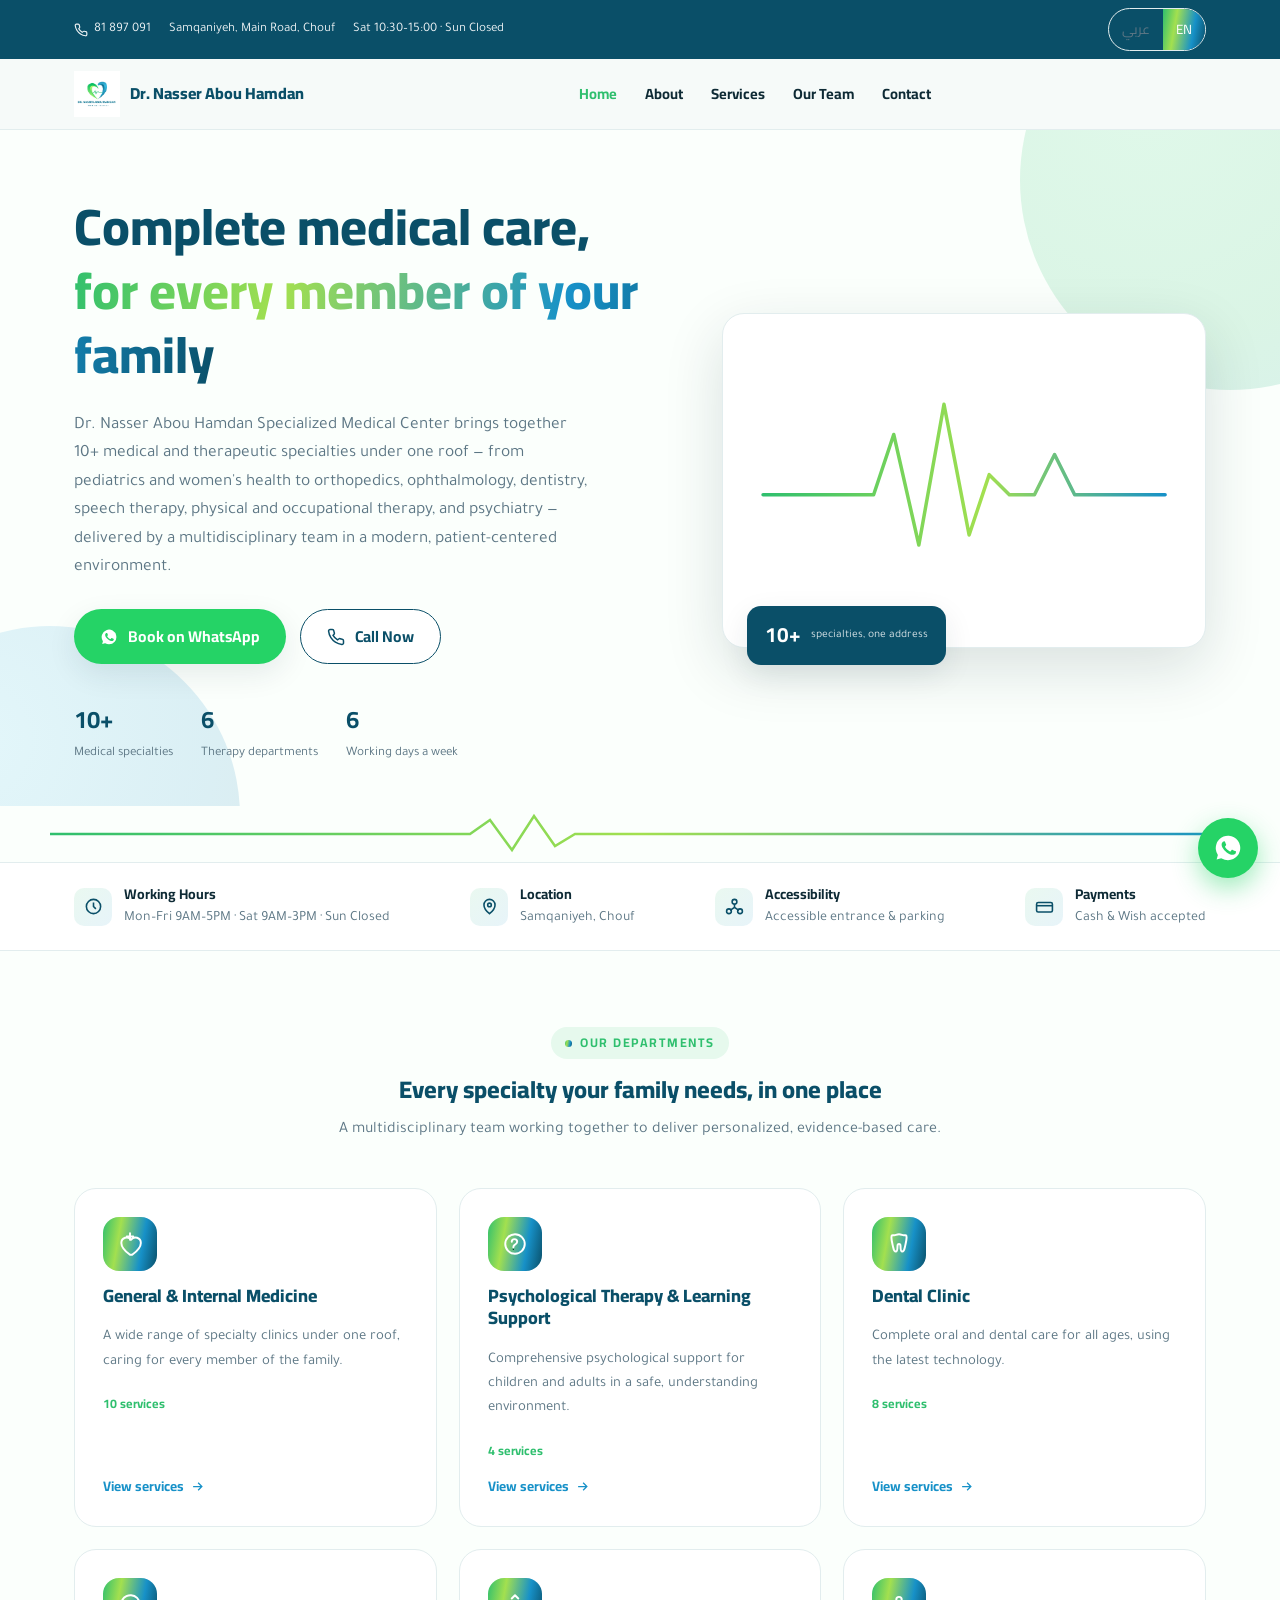
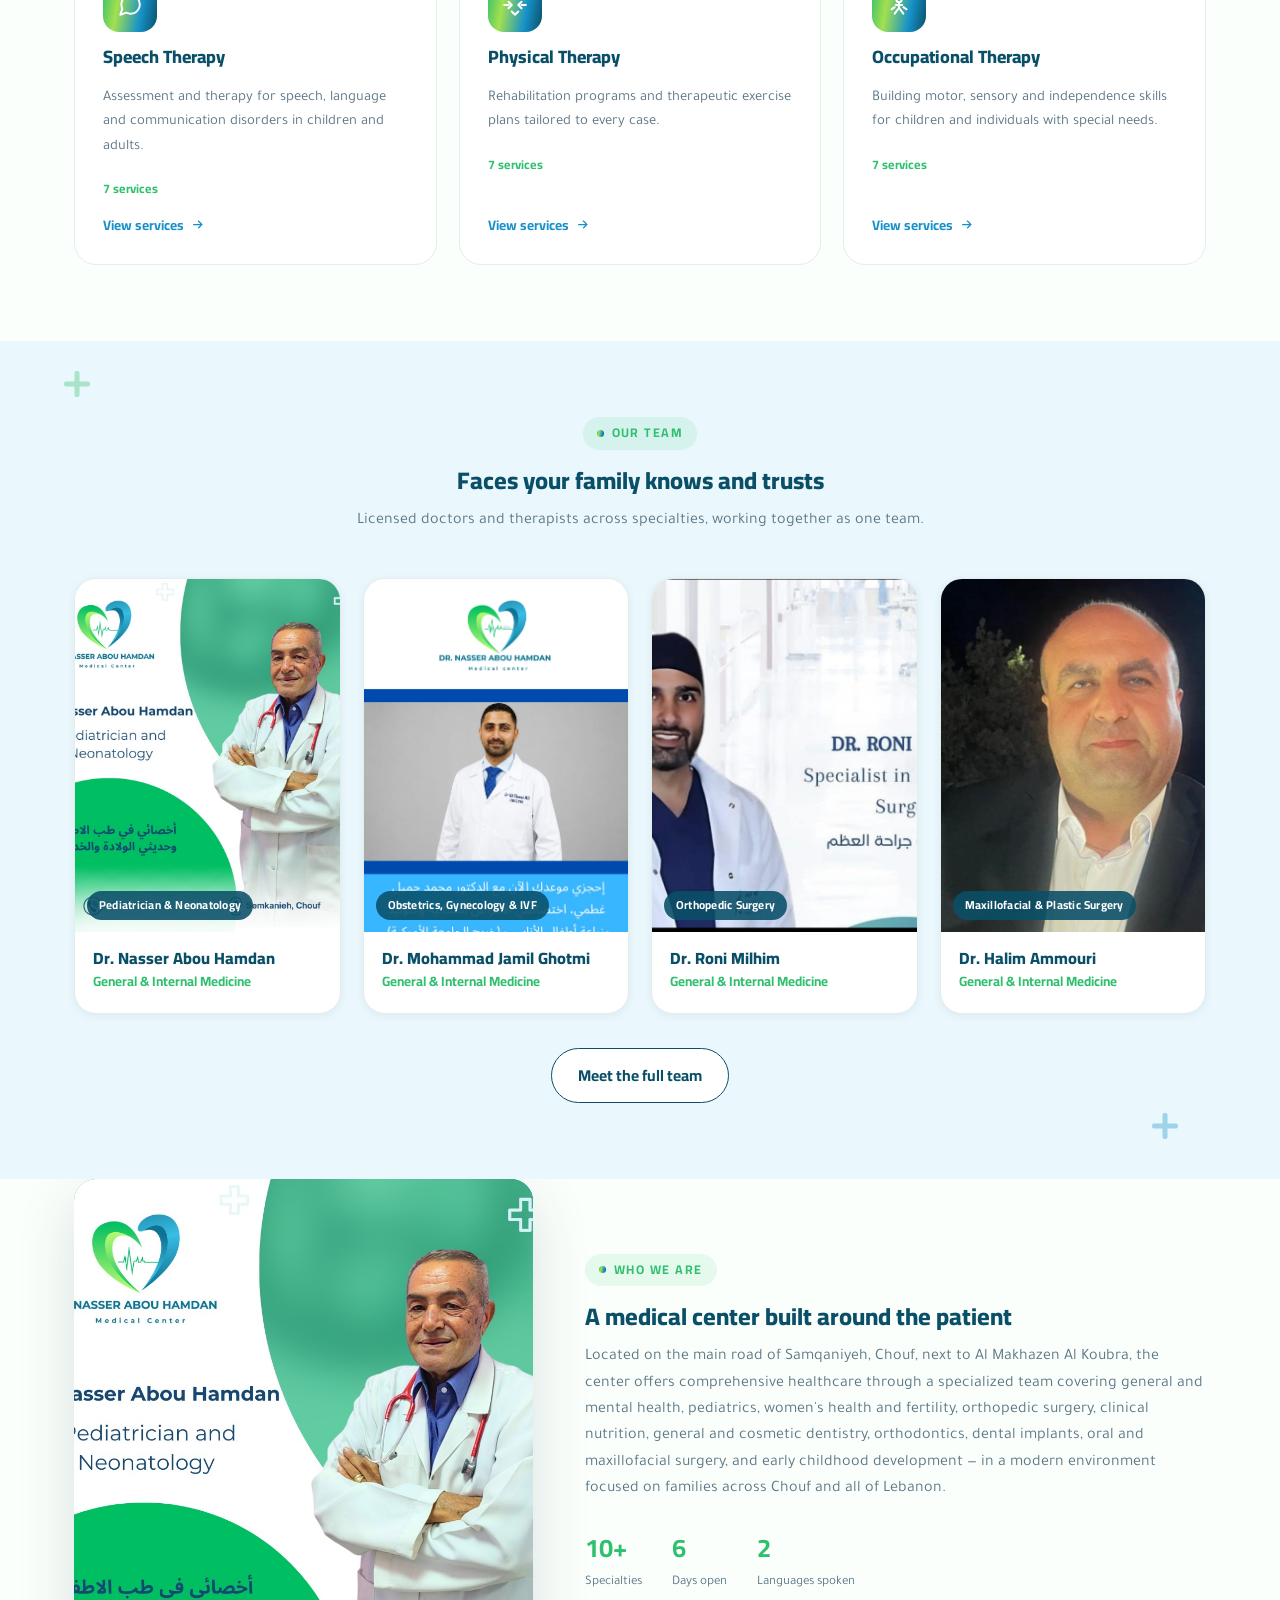
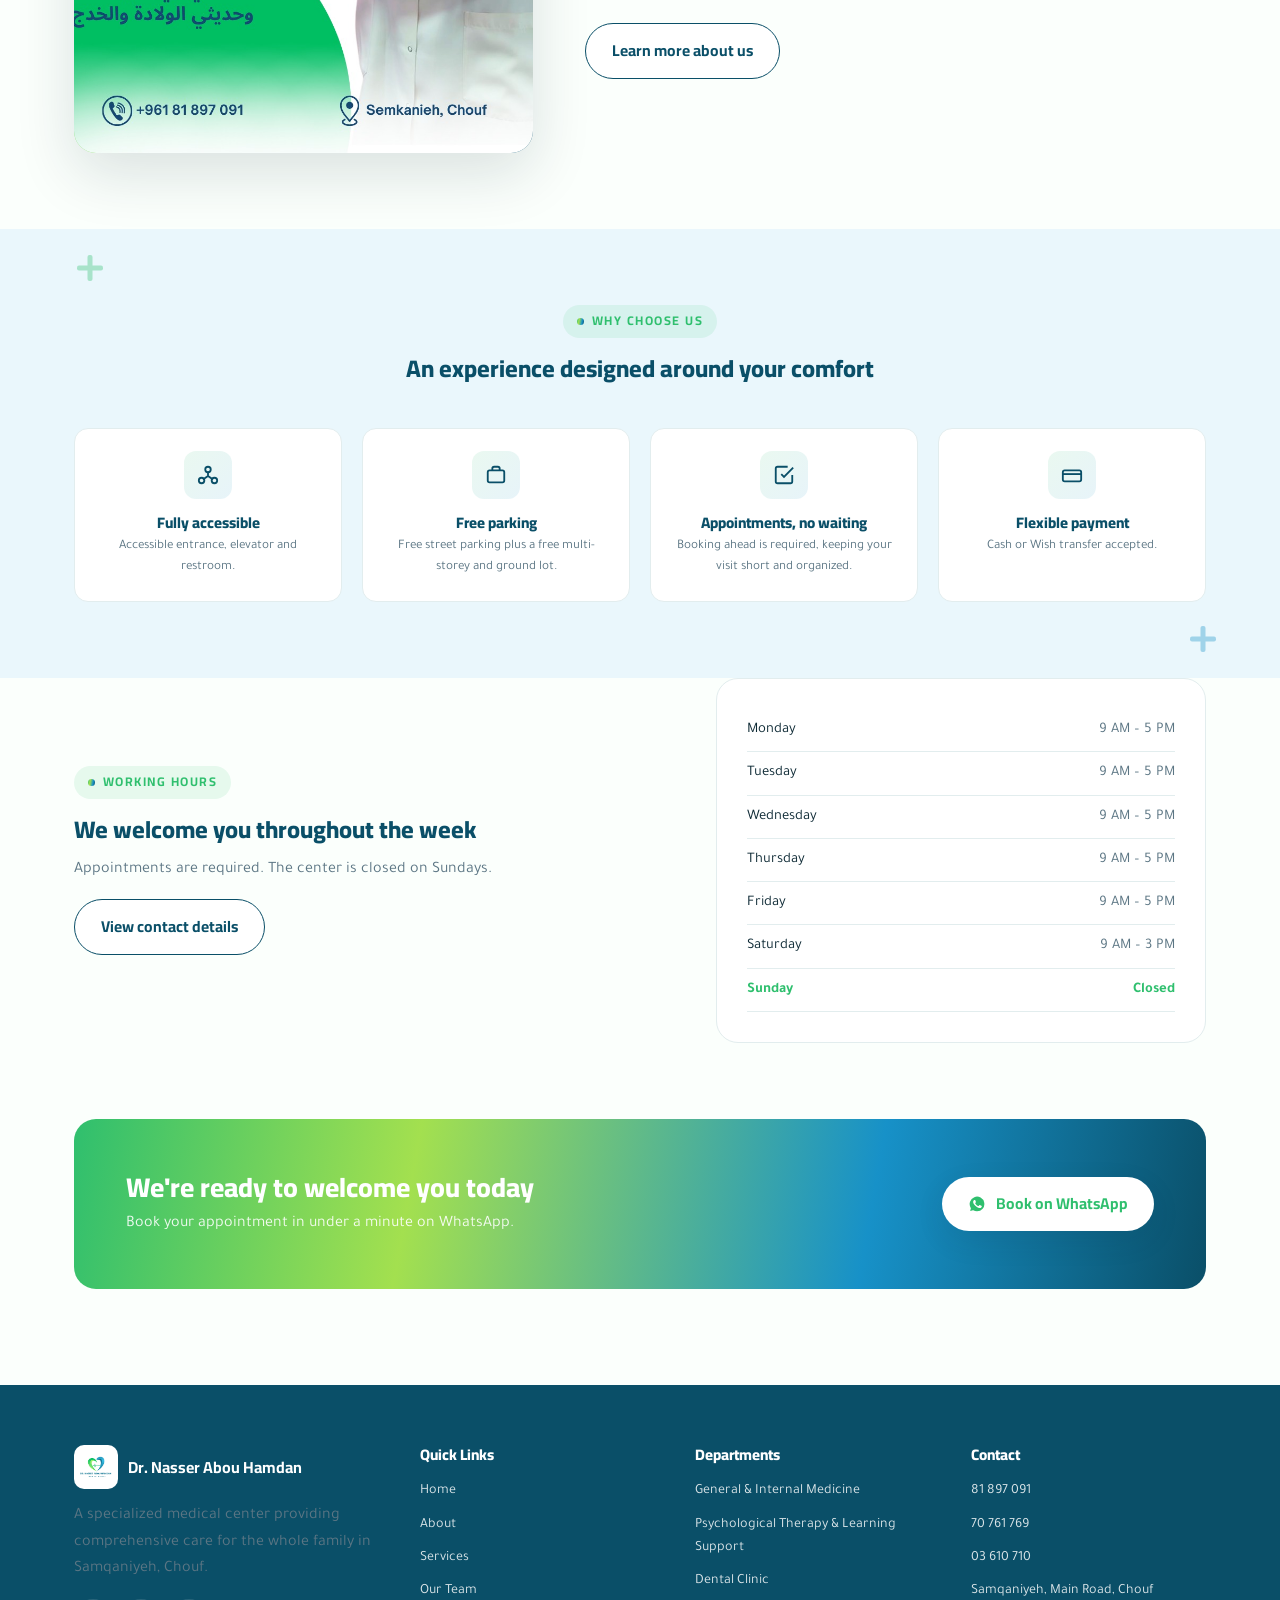
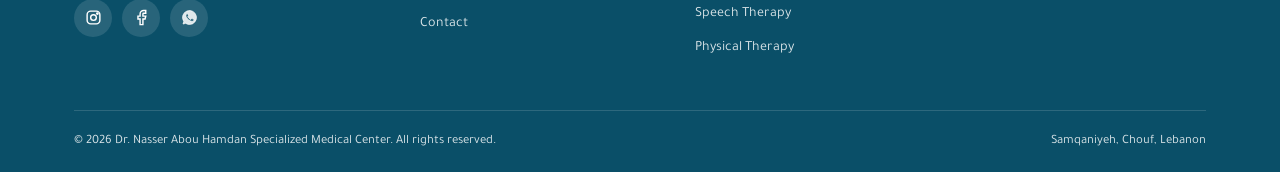
==== commit 1eef0e20: "Final 1" ====
--- a/index.html
+++ b/index.html
@@ -43,10 +43,6 @@
       <a href="contact.html" data-page="contact" data-ar="اتصل بنا" data-en="Contact">Contact</a>
     </div>
     <div class="nav-actions">
-      <a class="btn btn-primary btn-sm" target="_blank" rel="noopener" id="navWaBtn">
-        <svg viewBox="0 0 24 24" fill="currentColor"><path d="M17.5 14.4c-.3-.1-1.7-.9-2-1-.3-.1-.4-.1-.6.1-.2.3-.7 1-.8 1.1-.2.2-.3.2-.5.1-.3-.1-1.2-.5-2.3-1.5-.9-.8-1.4-1.7-1.6-2-.2-.3 0-.5.1-.6.1-.1.3-.3.4-.5.1-.1.2-.3.3-.5.1-.2 0-.4 0-.5-.1-.1-.6-1.5-.8-2-.2-.5-.4-.4-.6-.4h-.5c-.2 0-.5.1-.7.3-.3.3-1 1-1 2.4s1 2.8 1.2 3c.1.2 2 3 4.8 4.3.7.3 1.2.5 1.6.6.7.2 1.3.2 1.8.1.5-.1 1.7-.7 1.9-1.4.2-.7.2-1.2.2-1.3-.1-.1-.3-.2-.5-.3z"/><path d="M12 2a10 10 0 0 0-8.6 15L2 22l5.2-1.4A10 10 0 1 0 12 2z" fill="none" stroke="currentColor" stroke-width="0"/></svg>
-        <span data-ar="احجز موعد" data-en="Book Now">Book Now</span>
-      </a>
       <button class="burger" aria-label="menu"><span></span></button>
     </div>
   </div>
@@ -68,7 +64,6 @@
 <header class="hero">
   <div class="container">
     <div class="hero-copy">
-      <div class="eyebrow"><span class="dot"></span><span data-ar="السمقانية، الشوف · منذ سنوات نخدم العائلة اللبنانية" data-en="Samqaniyeh, Chouf · Serving Lebanese families">Samqaniyeh, Chouf · Serving Lebanese families</span></div>
       <h1 data-ar="رعاية طبية متكاملة، <em>لكل فرد في عائلتك</em>" data-en="Complete medical care, <em>for every member of your family</em>" data-ar-html="رعاية طبية متكاملة،<br><em>لكل فرد في عائلتك</em>" data-en-html="Complete medical care,<br><em>for every member of your family</em>">Complete medical care,<br><em>for every member of your family</em></h1>
       <p class="hero-lead" data-ar="مركز الدكتور ناصر أبو حمدان التخصصي يجمع أكثر من 10 تخصصات طبية وعلاجية تحت سقف واحد: من طب الأطفال والنساء إلى العظام والعيون، والأسنان، والنطق، والعلاج الفيزيائي والوظيفي، والطب النفسي — بفريق متعدد الاختصاصات وبيئة حديثة تركّز على المريض." data-en="Dr. Nasser Abou Hamdan Specialized Medical Center brings together 10+ medical and therapeutic specialties under one roof — from pediatrics and women's health to orthopedics, ophthalmology, dentistry, speech therapy, physical and occupational therapy, and psychiatry — delivered by a multidisciplinary team in a modern, patient-centered environment.">Dr. Nasser Abou Hamdan Specialized Medical Center brings together 10+ medical and therapeutic specialties under one roof — from pediatrics and women's health to orthopedics, ophthalmology, dentistry, speech therapy, physical and occupational therapy, and psychiatry — delivered by a multidisciplinary team in a modern, patient-centered environment.</p>
       <div class="hero-actions">
@@ -120,7 +115,7 @@
   <div class="container">
     <div class="info-item">
       <div class="ic"><svg viewBox="0 0 24 24" fill="none" stroke-width="2"><circle cx="12" cy="12" r="9"/><path d="M12 7v5l3 3"/></svg></div>
-      <div><b data-ar="اليوم" data-en="Today">Today</b><span id="todayHoursLabel">—</span></div>
+      <div><b data-ar="ساعات الدوام" data-en="Working Hours">Working Hours</b><span data-ar="الإثنين-الجمعة 9ص–5م · السبت 9ص–3م · الأحد مغلق" data-en="Mon–Fri 9AM–5PM · Sat 9AM–3PM · Sun Closed">Mon–Fri 9AM–5PM · Sat 9AM–3PM · Sun Closed</span></div>
     </div>
     <div class="info-item">
       <div class="ic"><svg viewBox="0 0 24 24" fill="none" stroke-width="2"><path d="M12 21s-7-5.5-7-11a7 7 0 0 1 14 0c0 5.5-7 11-7 11z"/><circle cx="12" cy="10" r="2.3"/></svg></div>
@@ -128,11 +123,11 @@
     </div>
     <div class="info-item">
       <div class="ic"><svg viewBox="0 0 24 24" fill="none" stroke-width="2"><circle cx="12" cy="6" r="3"/><circle cx="5" cy="18" r="3"/><circle cx="19" cy="18" r="3"/><path d="M12 9v4M12 13l-5.5 4M12 13l5.5 4"/></svg></div>
-      <div><b data-ar="وصول ذوي الاحتياجات" data-en="Accessibility">Accessibility</b><span data-ar="مدخل ومصعد وموقف مخصص" data-en="Accessible entrance, parking & seating">Accessible entrance, parking & seating</span></div>
+      <div><b data-ar="وصول ذوي الاحتياجات" data-en="Accessibility">Accessibility</b><span data-ar="مدخل ومصعد وموقف مخصص" data-en="Accessible entrance & parking">Accessible entrance & parking</span></div>
     </div>
     <div class="info-item">
       <div class="ic"><svg viewBox="0 0 24 24" fill="none" stroke-width="2"><rect x="2" y="7" width="20" height="12" rx="2"/><path d="M2 11h20"/></svg></div>
-      <div><b data-ar="طرق الدفع" data-en="Payments">Payments</b><span data-ar="نقدًا و VISA" data-en="Cash & VISA accepted">Cash & VISA accepted</span></div>
+      <div><b data-ar="طرق الدفع" data-en="Payments">Payments</b><span data-ar="نقدًا و Wish" data-en="Cash & Wish accepted">Cash & Wish accepted</span></div>
     </div>
   </div>
 </div>
@@ -172,7 +167,7 @@
 <section style="padding-top:0;">
   <div class="container">
     <div class="about-split">
-      <div class="about-photo"><img src="assets/logo.jpeg" alt="Dr. Nasser Abou Hamdan Medical Center"></div>
+      <div class="about-photo"><img src="assets/team/nasser_pediatrician.jpg" alt="Dr. Nasser Abou Hamdan Medical Center"></div>
       <div>
         <div class="eyebrow"><span class="dot"></span><span data-ar="من نحن" data-en="Who We Are">Who We Are</span></div>
         <h2 data-ar="مركز طبي بُني حول احتياجات المريض" data-en="A medical center built around the patient">A medical center built around the patient</h2>
@@ -205,7 +200,7 @@
       <div class="feature-card">
         <div class="ic"><svg viewBox="0 0 24 24" fill="none" stroke-width="2"><circle cx="12" cy="6" r="3"/><circle cx="5" cy="18" r="3"/><circle cx="19" cy="18" r="3"/><path d="M12 9v4M12 13l-5.5 4M12 13l5.5 4"/></svg></div>
         <h4 data-ar="وصول كامل لذوي الاحتياجات" data-en="Fully accessible">Fully accessible</h4>
-        <p data-ar="مدخل، مصعد، مقاعد وحمّام مخصص لذوي الاحتياجات الخاصة." data-en="Accessible entrance, seating, restroom and parking.">Accessible entrance, seating, restroom and parking.</p>
+        <p data-ar="مدخل، مصعد وحمّام مخصص لذوي الاحتياجات الخاصة." data-en="Accessible entrance, elevator and restroom.">Accessible entrance, elevator and restroom.</p>
       </div>
       <div class="feature-card">
         <div class="ic"><svg viewBox="0 0 24 24" fill="none" stroke-width="2"><rect x="3" y="7" width="18" height="13" rx="2"/><path d="M8 7V5a2 2 0 0 1 2-2h4a2 2 0 0 1 2 2v2"/></svg></div>
@@ -220,7 +215,7 @@
       <div class="feature-card">
         <div class="ic"><svg viewBox="0 0 24 24" fill="none" stroke-width="2"><rect x="2" y="7" width="20" height="12" rx="2"/><path d="M2 11h20"/></svg></div>
         <h4 data-ar="دفع مرن" data-en="Flexible payment">Flexible payment</h4>
-        <p data-ar="نقدًا أو عبر بطاقة VISA." data-en="Cash or VISA card accepted.">Cash or VISA card accepted.</p>
+        <p data-ar="نقدًا أو عبر Wish." data-en="Cash or Wish transfer accepted.">Cash or Wish transfer accepted.</p>
       </div>
     </div>
   </div>
@@ -329,7 +324,6 @@
     footerLinks.innerHTML = DEPARTMENTS.slice(0,5).map(d=>`<li><a href="services.html#${d.key}">${d.name[lang]}</a></li>`).join("");
   }
   function wireWhatsApp(){
-    document.getElementById("navWaBtn").href = waGeneral();
     document.getElementById("navWaBtnMobile").href = waGeneral();
     document.getElementById("heroWaBtn").href = waGeneral();
     document.getElementById("ctaWaBtn").href = waGeneral();
@@ -345,7 +339,6 @@
         <td>${h.day[lang]}</td>
         <td>${h.time[lang]}</td>
       </tr>`).join("");
-    document.getElementById("todayHoursLabel").textContent = todayHoursLabel(lang);
   }
   function renderTeamPreview(){
     const lang = getLang();
--- a/assets/style.css
+++ b/assets/style.css
@@ -3,404 +3,404 @@
    Design tokens derived from the center's heart/pulse logo
    ========================================================= */
 
-   @import url('https://fonts.googleapis.com/css2?family=Cairo:wght@600;700;800;900&family=Tajawal:wght@300;400;500;700&display=swap');
-
-   :root{
-     --green-1:#2fbf6e;
-     --green-2:#a3e04f;
-     --blue-1:#1791c8;
-     --blue-2:#0a4f68;
-     --ink:#0e2a35;
-     --muted:#5c7684;
-     --bg:#fbfffc;
-     --tint-green:#eefaf3;
-     --tint-blue:#eaf7fc;
-     --surface:#ffffff;
-     --line:#e2edee;
-     --radius-lg:22px;
-     --radius-md:14px;
-     --radius-sm:9px;
-     --shadow-sm:0 2px 10px rgba(14,42,53,.06);
-     --shadow-md:0 10px 30px rgba(14,42,53,.09);
-     --shadow-lg:0 20px 60px rgba(14,42,53,.14);
-     --grad-brand:linear-gradient(100deg,var(--green-1) 0%,var(--green-2) 30%,var(--blue-1) 70%,var(--blue-2) 100%);
-     --grad-soft:linear-gradient(135deg,rgba(47,191,110,.10),rgba(23,145,200,.10));
-     --grad-green-blob:radial-gradient(circle at 30% 30%, #4fd688, var(--green-1) 60%, #1791c8 130%);
-     --grad-blue-blob:radial-gradient(circle at 30% 30%, #4fc3f0, var(--blue-1) 60%, var(--blue-2) 130%);
-     --maxw:1180px;
-   }
-   
-   /* section tint helpers */
-   .tint-green{background:var(--tint-green);}
-   .tint-blue{background:var(--tint-blue);}
-   
-   /* decorative plus-cross, matching the brand's card language */
-   .deco-plus{position:absolute;width:26px;height:26px;opacity:.35;pointer-events:none;}
-   .deco-plus::before,.deco-plus::after{content:"";position:absolute;background:currentColor;border-radius:2px;}
-   .deco-plus::before{width:100%;height:5px;top:50%;left:0;transform:translateY(-50%);}
-   .deco-plus::after{width:5px;height:100%;left:50%;top:0;transform:translateX(-50%);}
-   .deco-plus.green{color:var(--green-1);}
-   .deco-plus.blue{color:var(--blue-1);}
-   
-   /* decorative rounded blob shape (behind photos, hero, etc.) */
-   .deco-blob{position:absolute;border-radius:50%;filter:blur(0px);z-index:0;}
-   .deco-blob.green{background:var(--grad-green-blob);}
-   .deco-blob.blue{background:var(--grad-blue-blob);}
-   
-   *{box-sizing:border-box;}
-   html{scroll-behavior:smooth;}
-   body{
-     margin:0;
-     background:var(--bg);
-     color:var(--ink);
-     font-family:'Tajawal',sans-serif;
-     font-weight:400;
-     line-height:1.65;
-     -webkit-font-smoothing:antialiased;
-   }
-   h1,h2,h3,h4,.display{
-     font-family:'Cairo',sans-serif;
-     font-weight:800;
-     color:var(--blue-2);
-     line-height:1.25;
-     margin:0 0 .5em;
-   }
-   p{margin:0 0 1em;color:var(--muted);}
-   a{color:inherit;text-decoration:none;}
-   img{max-width:100%;display:block;}
-   ul{padding:0;margin:0;list-style:none;}
-   button{font-family:inherit;cursor:pointer;border:none;background:none;}
-   .container{max-width:var(--maxw);margin:0 auto;padding:0 24px;}
-   .eyebrow{
-     display:inline-flex;align-items:center;gap:8px;
-     font-family:'Cairo',sans-serif;font-weight:700;font-size:.78rem;
-     letter-spacing:.12em;text-transform:uppercase;
-     color:var(--green-1);
-     background:rgba(47,191,110,.10);
-     padding:6px 14px;border-radius:999px;
-     margin-bottom:16px;
-   }
-   [dir="rtl"] .eyebrow{letter-spacing:0;}
-   .eyebrow .dot{width:7px;height:7px;border-radius:50%;background:var(--grad-brand);}
-   
-   /* ---------- buttons ---------- */
-   .btn{
-     display:inline-flex;align-items:center;gap:10px;
-     font-family:'Cairo',sans-serif;font-weight:700;font-size:.98rem;
-     padding:14px 26px;border-radius:999px;
-     transition:transform .18s ease,box-shadow .18s ease,background .18s ease;
-     white-space:nowrap;
-   }
-   .btn:hover{transform:translateY(-2px);}
-   .btn-primary{
-     background:#25D366;color:#fff;box-shadow:var(--shadow-md);
-   }
-   .btn-primary:hover{box-shadow:0 14px 34px rgba(37,211,102,.35);}
-   .btn-outline{
-     border:1.5px solid var(--blue-2);color:var(--blue-2);background:var(--surface);
-   }
-   .btn-outline:hover{background:var(--blue-2);color:#fff;}
-   .btn-ghost{color:var(--blue-2);font-family:'Cairo',sans-serif;font-weight:700;}
-   .btn-sm{padding:9px 16px;font-size:.85rem;border-radius:999px;}
-   .btn svg{width:18px;height:18px;flex-shrink:0;}
-   
-   /* ---------- top bar + nav ---------- */
-   .topbar{
-     background:var(--blue-2);color:#fff;font-size:.82rem;
-   }
-   .topbar .container{
-     display:flex;justify-content:space-between;align-items:center;flex-wrap:wrap;gap:8px;
-     padding-top:8px;padding-bottom:8px;
-   }
-   .topbar a{opacity:.92;display:inline-flex;align-items:center;gap:6px;}
-   .topbar a:hover{opacity:1;text-decoration:underline;}
-   .topbar-links{display:flex;gap:18px;flex-wrap:wrap;}
-   
-   nav.mainnav{
-     position:sticky;top:0;z-index:100;
-     background:rgba(245,250,249,.88);
-     backdrop-filter:blur(10px);
-     border-bottom:1px solid var(--line);
-   }
-   .mainnav .container{display:flex;align-items:center;justify-content:space-between;padding-top:12px;padding-bottom:12px;gap:18px;}
-   .brand{display:flex;align-items:center;gap:10px;}
-   .brand img{height:46px;width:auto;}
-   .brand-text{font-family:'Cairo',sans-serif;font-weight:800;color:var(--blue-2);font-size:1rem;line-height:1.2;}
-   .brand-text span{display:block;font-family:'Tajawal',sans-serif;font-weight:500;color:var(--muted);font-size:.72rem;}
-   .navlinks{display:flex;align-items:center;gap:28px;font-family:'Cairo',sans-serif;font-weight:700;font-size:.92rem;}
-   .navlinks a{color:var(--ink);position:relative;padding:4px 0;}
-   .navlinks a.active,.navlinks a:hover{color:var(--green-1);}
-   .nav-actions{display:flex;align-items:center;gap:12px;}
-   .lang-toggle{
-     display:flex;align-items:center;border:1.5px solid var(--line);border-radius:999px;overflow:hidden;font-family:'Cairo',sans-serif;font-weight:700;font-size:.78rem;
-   }
-   .lang-toggle button{padding:8px 13px;color:var(--muted);}
-   .lang-toggle button.active{background:var(--grad-brand);color:#fff;}
-   .burger{display:none;width:40px;height:40px;border-radius:10px;align-items:center;justify-content:center;border:1.5px solid var(--line);}
-   .burger span,.burger span::before,.burger span::after{content:"";display:block;width:18px;height:2px;background:var(--ink);position:relative;transition:.2s;}
-   .burger span::before{position:absolute;top:-6px;}
-   .burger span::after{position:absolute;top:6px;}
-   
-   /* ---------- hero ---------- */
-   .hero{padding:64px 0 40px;position:relative;overflow:hidden;}
-   .hero::before{
-     content:"";position:absolute;top:-160px;inset-inline-end:-160px;width:420px;height:420px;border-radius:50%;
-     background:var(--grad-green-blob);opacity:.16;z-index:0;
-   }
-   .hero::after{
-     content:"";position:absolute;bottom:-200px;inset-inline-start:-140px;width:380px;height:380px;border-radius:50%;
-     background:var(--grad-blue-blob);opacity:.14;z-index:0;
-   }
-   .hero .container{display:grid;grid-template-columns:1.1fr .9fr;gap:56px;align-items:center;position:relative;z-index:1;}
-   .hero h1{font-size:clamp(2.1rem,4vw,3.2rem);}
-   .hero h1 em{font-style:normal;background:var(--grad-brand);-webkit-background-clip:text;background-clip:text;color:transparent;}
-   .hero-lead{font-size:1.08rem;max-width:52ch;}
-   .hero-actions{display:flex;gap:14px;flex-wrap:wrap;margin-top:26px;}
-   .hero-stats{display:flex;gap:28px;margin-top:36px;flex-wrap:wrap;}
-   .hero-stats div{}
-   .hero-stats b{display:block;font-family:'Cairo',sans-serif;font-size:1.5rem;color:var(--blue-2);}
-   .hero-stats span{font-size:.82rem;color:var(--muted);}
-   .hero-visual{
-     position:relative;background:var(--surface);border-radius:var(--radius-lg);
-     box-shadow:var(--shadow-lg);padding:30px;border:1px solid var(--line);
-   }
-   .hero-visual svg{width:100%;height:auto;}
-   .pulse-path{
-     fill:none;stroke-width:3.5;stroke-linecap:round;stroke-linejoin:round;
-     stroke:url(#pulseGrad);
-     stroke-dasharray:900;stroke-dashoffset:900;
-     animation:draw 2.4s ease-out forwards .3s;
-   }
-   @keyframes draw{to{stroke-dashoffset:0;}}
-   .hero-badge{
-     position:absolute;bottom:-18px;inset-inline-start:24px;
-     background:var(--blue-2);color:#fff;border-radius:14px;padding:12px 18px;
-     box-shadow:var(--shadow-md);font-family:'Cairo',sans-serif;
-     display:flex;align-items:center;gap:10px;
-   }
-   .hero-badge b{font-size:1.3rem;}
-   .hero-badge span{font-size:.72rem;opacity:.85;display:block;font-family:'Tajawal',sans-serif;}
-   
-   /* ---------- pulse divider ---------- */
-   .pulse-divider{padding:6px 0;}
-   .pulse-divider svg{width:100%;height:44px;display:block;}
-   .pulse-divider path{
-     fill:none;stroke:url(#dividerGrad);stroke-width:2.5;
-     stroke-dasharray:1400;stroke-dashoffset:1400;transition:stroke-dashoffset 1.6s ease-out;
-   }
-   .pulse-divider.in-view path{stroke-dashoffset:0;}
-   
-   /* ---------- info strip ---------- */
-   .infostrip{background:var(--surface);border-top:1px solid var(--line);border-bottom:1px solid var(--line);}
-   .infostrip .container{display:flex;flex-wrap:wrap;gap:26px;justify-content:space-between;padding-top:20px;padding-bottom:20px;}
-   .info-item{display:flex;align-items:center;gap:12px;font-size:.88rem;}
-   .info-item .ic{width:38px;height:38px;border-radius:10px;background:var(--grad-soft);display:flex;align-items:center;justify-content:center;flex-shrink:0;}
-   .info-item .ic svg{width:19px;height:19px;stroke:var(--blue-2);}
-   .info-item b{display:block;font-family:'Cairo',sans-serif;color:var(--ink);}
-   .info-item span{color:var(--muted);}
-   
-   /* ---------- sections ---------- */
-   section{padding:76px 0;}
-   .section-head{max-width:640px;margin-bottom:44px;}
-   .section-head.center{margin-inline:auto;text-align:center;}
-   
-   /* department cards */
-   .dept-grid{display:grid;grid-template-columns:repeat(3,1fr);gap:22px;}
-   .dept-card{
-     background:var(--surface);border:1px solid var(--line);border-radius:var(--radius-lg);
-     padding:28px;transition:transform .2s ease,box-shadow .2s ease,border-color .2s ease;
-     display:flex;flex-direction:column;gap:14px;
-   }
-   .dept-card:hover{transform:translateY(-6px);box-shadow:var(--shadow-md);border-color:transparent;}
-   .dept-icon{
-     width:54px;height:54px;border-radius:16px;background:var(--grad-brand);
-     display:flex;align-items:center;justify-content:center;
-   }
-   .dept-icon svg{width:26px;height:26px;stroke:#fff;fill:none;}
-   .dept-card h3{font-size:1.12rem;margin-bottom:4px;}
-   .dept-card p{font-size:.92rem;margin-bottom:6px;}
-   .dept-card .count{font-size:.78rem;color:var(--green-1);font-family:'Cairo',sans-serif;font-weight:700;}
-   .dept-card .more{margin-top:auto;font-family:'Cairo',sans-serif;font-weight:700;font-size:.86rem;color:var(--blue-1);display:flex;align-items:center;gap:6px;}
-   .dept-card .more svg{width:15px;height:15px;transition:transform .2s;}
-   [dir="rtl"] .dept-card .more svg{transform:scaleX(-1);}
-   .dept-card:hover .more svg{transform:translateX(4px);}
-   [dir="rtl"] .dept-card:hover .more svg{transform:scaleX(-1) translateX(4px);}
-   
-   /* about strip */
-   .about-split{display:grid;grid-template-columns:.85fr 1.15fr;gap:52px;align-items:center;}
-   .about-photo{
-     border-radius:var(--radius-lg);overflow:hidden;box-shadow:var(--shadow-lg);
-     aspect-ratio:4/5;background:var(--grad-brand);display:flex;align-items:center;justify-content:center;
-   }
-   .about-photo img{width:100%;height:100%;object-fit:cover;}
-   .stat-row{display:flex;gap:30px;margin-top:24px;flex-wrap:wrap;}
-   .stat-row div b{font-family:'Cairo',sans-serif;font-size:1.6rem;color:var(--green-1);display:block;}
-   .stat-row div span{font-size:.82rem;color:var(--muted);}
-   
-   /* why-us icons */
-   .feature-grid{display:grid;grid-template-columns:repeat(4,1fr);gap:20px;}
-   .feature-card{background:var(--surface);border:1px solid var(--line);border-radius:var(--radius-md);padding:22px;text-align:center;}
-   .feature-card .ic{width:48px;height:48px;border-radius:12px;background:var(--grad-soft);display:flex;align-items:center;justify-content:center;margin:0 auto 14px;}
-   .feature-card svg{width:22px;height:22px;stroke:var(--blue-2);}
-   .feature-card h4{font-size:.95rem;margin-bottom:4px;}
-   .feature-card p{font-size:.82rem;margin:0;}
-   
-   /* CTA band */
-   .cta-band{background:var(--grad-brand);border-radius:var(--radius-lg);padding:52px;display:flex;align-items:center;justify-content:space-between;gap:24px;flex-wrap:wrap;color:#fff;}
-   .cta-band h2{color:#fff;margin-bottom:6px;font-size:1.7rem;}
-   .cta-band p{color:rgba(255,255,255,.9);margin:0;}
-   .cta-band .btn-primary{background:#fff;color:var(--green-1);}
-   .cta-band .btn-primary:hover{box-shadow:0 14px 34px rgba(0,0,0,.2);}
-   
-   /* footer */
-   footer{background:var(--blue-2);color:rgba(255,255,255,.85);padding:60px 0 20px;margin-top:20px;}
-   .footer-grid{display:grid;grid-template-columns:1.3fr 1fr 1fr 1fr;gap:40px;}
-   .footer-grid h4{color:#fff;font-size:.95rem;margin-bottom:16px;}
-   .footer-grid ul li{margin-bottom:10px;font-size:.88rem;}
-   .footer-grid ul li a:hover{color:#fff;text-decoration:underline;}
-   .footer-brand{display:flex;align-items:center;gap:10px;margin-bottom:14px;}
-   .footer-brand img{height:44px;width:44px;object-fit:cover;border-radius:10px;background:#fff;padding:3px;}
-   .footer-brand b{font-family:'Cairo',sans-serif;color:#fff;font-size:1rem;}
-   .footer-social{display:flex;gap:10px;margin-top:16px;}
-   .footer-social a{width:38px;height:38px;border-radius:50%;background:rgba(255,255,255,.12);display:flex;align-items:center;justify-content:center;}
-   .footer-social svg{width:17px;height:17px;stroke:#fff;}
-   .footer-bottom{border-top:1px solid rgba(255,255,255,.14);margin-top:40px;padding-top:20px;display:flex;justify-content:space-between;font-size:.8rem;flex-wrap:wrap;gap:10px;}
-   
-   /* whatsapp floating button */
-   .wa-float{
-     position:fixed;bottom:22px;inset-inline-end:22px;z-index:200;
-     width:60px;height:60px;border-radius:50%;background:#25D366;
-     display:flex;align-items:center;justify-content:center;box-shadow:0 10px 26px rgba(37,211,102,.45);
-     animation:pop .3s ease;
-   }
-   .wa-float svg{width:30px;height:30px;fill:#fff;}
-   @keyframes pop{from{transform:scale(0);}to{transform:scale(1);}}
-   
-   /* ---------- services page ---------- */
-   .tabs{display:flex;gap:10px;flex-wrap:wrap;margin-bottom:40px;}
-   .tab-btn{
-     padding:11px 20px;border-radius:999px;border:1.5px solid var(--line);
-     font-family:'Cairo',sans-serif;font-weight:700;font-size:.86rem;color:var(--muted);
-     background:var(--surface);display:flex;align-items:center;gap:8px;transition:.18s;
-   }
-   .tab-btn svg{width:16px;height:16px;}
-   .tab-btn.active{background:var(--grad-brand);color:#fff;border-color:transparent;}
-   .tab-panel{display:none;}
-   .tab-panel.active{display:block;animation:fadein .35s ease;}
-   @keyframes fadein{from{opacity:0;transform:translateY(6px);}to{opacity:1;transform:none;}}
-   .dept-panel-head{display:flex;align-items:center;gap:16px;margin-bottom:8px;}
-   .dept-panel-head .dept-icon{width:48px;height:48px;border-radius:14px;}
-   .dept-panel-head h2{margin-bottom:2px;font-size:1.4rem;}
-   .dept-panel-desc{max-width:70ch;margin-bottom:30px;}
-   .service-grid{display:grid;grid-template-columns:repeat(2,1fr);gap:14px;}
-   .service-card{
-     background:var(--surface);border:1px solid var(--line);border-radius:var(--radius-md);
-     padding:16px 18px;display:flex;align-items:center;justify-content:space-between;gap:14px;
-   }
-   .service-card span{font-weight:500;font-size:.96rem;color:var(--ink);}
-   .service-card .book-mini{
-     flex-shrink:0;width:36px;height:36px;border-radius:50%;background:#25D366;
-     display:flex;align-items:center;justify-content:center;
-   }
-   .service-card .book-mini svg{width:17px;height:17px;fill:#fff;}
-   
-   /* ---------- contact page ---------- */
-   .contact-grid{display:grid;grid-template-columns:1fr 1fr;gap:44px;}
-   .contact-card{background:var(--surface);border:1px solid var(--line);border-radius:var(--radius-lg);padding:30px;}
-   .contact-card h3{font-size:1.05rem;margin-bottom:18px;}
-   .contact-row{display:flex;align-items:flex-start;gap:14px;margin-bottom:18px;}
-   .contact-row .ic{width:40px;height:40px;border-radius:11px;background:var(--grad-soft);display:flex;align-items:center;justify-content:center;flex-shrink:0;}
-   .contact-row .ic svg{width:19px;height:19px;stroke:var(--blue-2);}
-   .contact-row b{display:block;font-family:'Cairo',sans-serif;font-size:.92rem;}
-   .contact-row span,.contact-row a{font-size:.88rem;color:var(--muted);}
-   .map-embed{border-radius:var(--radius-lg);overflow:hidden;border:1px solid var(--line);box-shadow:var(--shadow-sm);}
-   .map-embed iframe{width:100%;height:420px;border:0;display:block;}
-   .hours-table{width:100%;border-collapse:collapse;font-size:.92rem;}
-   .hours-table td{padding:9px 0;border-bottom:1px solid var(--line);}
-   .hours-table td:last-child{text-align:end;color:var(--muted);}
-   .hours-table tr.today td{color:var(--green-1);font-weight:700;}
-   
-   /* ---------- about page ---------- */
-   .value-grid{display:grid;grid-template-columns:repeat(2,1fr);gap:18px;}
-   .value-card{background:var(--surface);border:1px solid var(--line);border-radius:var(--radius-md);padding:22px;}
-   .value-card h4{font-size:1rem;margin-bottom:6px;}
-   .value-card p{font-size:.9rem;margin:0;}
-   .timeline{border-inline-start:2px solid var(--line);padding-inline-start:26px;margin-inline-start:8px;}
-   .timeline li{position:relative;padding-bottom:32px;}
-   .timeline li::before{content:"";position:absolute;inset-inline-start:-32px;top:2px;width:12px;height:12px;border-radius:50%;background:var(--grad-brand);}
-   .timeline b{display:block;font-family:'Cairo',sans-serif;color:var(--blue-2);}
-   
-   /* ---------- team page ---------- */
-   .team-grid{display:grid;grid-template-columns:repeat(4,1fr);gap:22px;}
-   .team-card{
-     background:var(--surface);border-radius:var(--radius-lg);overflow:hidden;
-     box-shadow:var(--shadow-sm);border:1px solid var(--line);
-     transition:transform .2s ease,box-shadow .2s ease;position:relative;
-   }
-   .team-card:hover{transform:translateY(-6px);box-shadow:var(--shadow-lg);}
-   .team-photo{aspect-ratio:3/4;overflow:hidden;position:relative;}
-   .team-photo img{width:100%;height:100%;object-fit:cover;object-position:top center;transition:transform .35s ease;}
-   .team-card:hover .team-photo img{transform:scale(1.05);}
-   .team-role-tag{
-     position:absolute;bottom:12px;inset-inline-start:12px;
-     background:rgba(10,79,104,.88);color:#fff;font-family:'Cairo',sans-serif;font-weight:700;
-     font-size:.72rem;letter-spacing:.02em;padding:5px 12px;border-radius:999px;
-   }
-   .team-info{padding:16px 18px 20px;}
-   .team-info h3{font-size:1.02rem;margin-bottom:2px;}
-   .team-info p{font-size:.84rem;margin:0;color:var(--green-1);font-weight:700;font-family:'Cairo',sans-serif;}
-   .team-info .dept-tag{display:block;margin-top:6px;font-size:.78rem;color:var(--muted);font-weight:400;font-family:'Tajawal',sans-serif;}
-   
-   /* ---------- clinic gallery ---------- */
-   .gallery-grid{display:grid;grid-template-columns:repeat(4,1fr);grid-auto-rows:150px;gap:16px;}
-   .gallery-grid .g-item:nth-child(1){grid-column:span 2;grid-row:span 2;}
-   .gallery-grid .g-item:nth-child(4){grid-column:span 2;}
-   .gallery-grid .g-item:nth-child(6){grid-row:span 2;}
-   .g-item{
-     border-radius:var(--radius-md);overflow:hidden;position:relative;
-     display:flex;align-items:center;justify-content:center;
-     color:#fff;text-align:center;padding:16px;
-   }
-   .g-item img{width:100%;height:100%;object-fit:cover;position:absolute;inset:0;}
-   .g-item .g-label{position:relative;z-index:1;font-family:'Cairo',sans-serif;font-weight:700;font-size:.92rem;}
-   .g-item .g-icon{position:relative;z-index:1;width:32px;height:32px;margin-bottom:8px;stroke:#fff;opacity:.9;}
-   .g-item.placeholder{background:var(--grad-brand);}
-   .g-item.placeholder.alt{background:linear-gradient(120deg,var(--blue-1),var(--blue-2));}
-   .g-item.placeholder.alt2{background:linear-gradient(120deg,var(--green-2),var(--green-1));}
-   
-   
-   @media (max-width:960px){
-     .navlinks{display:none;}
-     .burger{display:flex;}
-     .hero .container,.about-split,.contact-grid{grid-template-columns:1fr;}
-     .hero-visual{order:-1;}
-     .dept-grid{grid-template-columns:repeat(2,1fr);}
-     .feature-grid{grid-template-columns:repeat(2,1fr);}
-     .footer-grid{grid-template-columns:repeat(2,1fr);}
-     .service-grid{grid-template-columns:1fr;}
-     .value-grid{grid-template-columns:1fr;}
-     .team-grid{grid-template-columns:repeat(2,1fr);}
-     .gallery-grid{grid-template-columns:repeat(2,1fr);grid-auto-rows:130px;}
-   }
-   @media (max-width:560px){
-     .dept-grid{grid-template-columns:1fr;}
-     .feature-grid{grid-template-columns:1fr;}
-     .footer-grid{grid-template-columns:1fr;}
-     .cta-band{flex-direction:column;text-align:center;padding:36px 24px;}
-     .hero{padding-top:32px;}
-     .team-grid{grid-template-columns:1fr 1fr;}
-     .gallery-grid{grid-template-columns:1fr 1fr;}
-     .gallery-grid .g-item:nth-child(1){grid-column:span 2;grid-row:span 1;}
-   }
-   
-   /* mobile nav drawer */
-   .mobile-drawer{
-     position:fixed;inset:0;background:rgba(14,42,53,.55);z-index:150;display:none;
-   }
-   .mobile-drawer.open{display:block;}
-   .mobile-drawer .panel{
-     position:absolute;top:0;inset-inline-end:0;width:78%;max-width:320px;height:100%;background:var(--surface);
-     padding:26px;display:flex;flex-direction:column;gap:22px;
-   }
-   .mobile-drawer a{font-family:'Cairo',sans-serif;font-weight:700;font-size:1.05rem;color:var(--ink);}
-   .mobile-drawer .close-x{align-self:flex-end;width:36px;height:36px;border-radius:50%;border:1.5px solid var(--line);display:flex;align-items:center;justify-content:center;}+@import url('https://fonts.googleapis.com/css2?family=Cairo:wght@600;700;800;900&family=Tajawal:wght@300;400;500;700&display=swap');
+
+:root{
+  --green-1:#2fbf6e;
+  --green-2:#a3e04f;
+  --blue-1:#1791c8;
+  --blue-2:#0a4f68;
+  --ink:#0e2a35;
+  --muted:#5c7684;
+  --bg:#fbfffc;
+  --tint-green:#eefaf3;
+  --tint-blue:#eaf7fc;
+  --surface:#ffffff;
+  --line:#e2edee;
+  --radius-lg:22px;
+  --radius-md:14px;
+  --radius-sm:9px;
+  --shadow-sm:0 2px 10px rgba(14,42,53,.06);
+  --shadow-md:0 10px 30px rgba(14,42,53,.09);
+  --shadow-lg:0 20px 60px rgba(14,42,53,.14);
+  --grad-brand:linear-gradient(100deg,var(--green-1) 0%,var(--green-2) 30%,var(--blue-1) 70%,var(--blue-2) 100%);
+  --grad-soft:linear-gradient(135deg,rgba(47,191,110,.10),rgba(23,145,200,.10));
+  --grad-green-blob:radial-gradient(circle at 30% 30%, #4fd688, var(--green-1) 60%, #1791c8 130%);
+  --grad-blue-blob:radial-gradient(circle at 30% 30%, #4fc3f0, var(--blue-1) 60%, var(--blue-2) 130%);
+  --maxw:1180px;
+}
+
+/* section tint helpers */
+.tint-green{background:var(--tint-green);}
+.tint-blue{background:var(--tint-blue);}
+
+/* decorative plus-cross, matching the brand's card language */
+.deco-plus{position:absolute;width:26px;height:26px;opacity:.35;pointer-events:none;}
+.deco-plus::before,.deco-plus::after{content:"";position:absolute;background:currentColor;border-radius:2px;}
+.deco-plus::before{width:100%;height:5px;top:50%;left:0;transform:translateY(-50%);}
+.deco-plus::after{width:5px;height:100%;left:50%;top:0;transform:translateX(-50%);}
+.deco-plus.green{color:var(--green-1);}
+.deco-plus.blue{color:var(--blue-1);}
+
+/* decorative rounded blob shape (behind photos, hero, etc.) */
+.deco-blob{position:absolute;border-radius:50%;filter:blur(0px);z-index:0;}
+.deco-blob.green{background:var(--grad-green-blob);}
+.deco-blob.blue{background:var(--grad-blue-blob);}
+
+*{box-sizing:border-box;}
+html{scroll-behavior:smooth;}
+body{
+  margin:0;
+  background:var(--bg);
+  color:var(--ink);
+  font-family:'Tajawal',sans-serif;
+  font-weight:400;
+  line-height:1.65;
+  -webkit-font-smoothing:antialiased;
+}
+h1,h2,h3,h4,.display{
+  font-family:'Cairo',sans-serif;
+  font-weight:800;
+  color:var(--blue-2);
+  line-height:1.25;
+  margin:0 0 .5em;
+}
+p{margin:0 0 1em;color:var(--muted);}
+a{color:inherit;text-decoration:none;}
+img{max-width:100%;display:block;}
+ul{padding:0;margin:0;list-style:none;}
+button{font-family:inherit;cursor:pointer;border:none;background:none;}
+.container{max-width:var(--maxw);margin:0 auto;padding:0 24px;}
+.eyebrow{
+  display:inline-flex;align-items:center;gap:8px;
+  font-family:'Cairo',sans-serif;font-weight:700;font-size:.78rem;
+  letter-spacing:.12em;text-transform:uppercase;
+  color:var(--green-1);
+  background:rgba(47,191,110,.10);
+  padding:6px 14px;border-radius:999px;
+  margin-bottom:16px;
+}
+[dir="rtl"] .eyebrow{letter-spacing:0;}
+.eyebrow .dot{width:7px;height:7px;border-radius:50%;background:var(--grad-brand);}
+
+/* ---------- buttons ---------- */
+.btn{
+  display:inline-flex;align-items:center;gap:10px;
+  font-family:'Cairo',sans-serif;font-weight:700;font-size:.98rem;
+  padding:14px 26px;border-radius:999px;
+  transition:transform .18s ease,box-shadow .18s ease,background .18s ease;
+  white-space:nowrap;
+}
+.btn:hover{transform:translateY(-2px);}
+.btn-primary{
+  background:#25D366;color:#fff;box-shadow:var(--shadow-md);
+}
+.btn-primary:hover{box-shadow:0 14px 34px rgba(37,211,102,.35);}
+.btn-outline{
+  border:1.5px solid var(--blue-2);color:var(--blue-2);background:var(--surface);
+}
+.btn-outline:hover{background:var(--blue-2);color:#fff;}
+.btn-ghost{color:var(--blue-2);font-family:'Cairo',sans-serif;font-weight:700;}
+.btn-sm{padding:9px 16px;font-size:.85rem;border-radius:999px;}
+.btn svg{width:18px;height:18px;flex-shrink:0;}
+
+/* ---------- top bar + nav ---------- */
+.topbar{
+  background:var(--blue-2);color:#fff;font-size:.82rem;
+}
+.topbar .container{
+  display:flex;justify-content:space-between;align-items:center;flex-wrap:wrap;gap:8px;
+  padding-top:8px;padding-bottom:8px;
+}
+.topbar a{opacity:.92;display:inline-flex;align-items:center;gap:6px;}
+.topbar a:hover{opacity:1;text-decoration:underline;}
+.topbar-links{display:flex;gap:18px;flex-wrap:wrap;}
+
+nav.mainnav{
+  position:sticky;top:0;z-index:100;
+  background:rgba(245,250,249,.88);
+  backdrop-filter:blur(10px);
+  border-bottom:1px solid var(--line);
+}
+.mainnav .container{display:flex;align-items:center;justify-content:space-between;padding-top:12px;padding-bottom:12px;gap:18px;}
+.brand{display:flex;align-items:center;gap:10px;}
+.brand img{height:46px;width:auto;}
+.brand-text{font-family:'Cairo',sans-serif;font-weight:800;color:var(--blue-2);font-size:1rem;line-height:1.2;}
+.brand-text span{display:block;font-family:'Tajawal',sans-serif;font-weight:500;color:var(--muted);font-size:.72rem;}
+.navlinks{display:flex;align-items:center;gap:28px;font-family:'Cairo',sans-serif;font-weight:700;font-size:.92rem;}
+.navlinks a{color:var(--ink);position:relative;padding:4px 0;}
+.navlinks a.active,.navlinks a:hover{color:var(--green-1);}
+.nav-actions{display:flex;align-items:center;gap:12px;}
+.lang-toggle{
+  display:flex;align-items:center;border:1.5px solid var(--line);border-radius:999px;overflow:hidden;font-family:'Cairo',sans-serif;font-weight:700;font-size:.78rem;
+}
+.lang-toggle button{padding:8px 13px;color:var(--muted);}
+.lang-toggle button.active{background:var(--grad-brand);color:#fff;}
+.burger{display:none;width:40px;height:40px;border-radius:10px;align-items:center;justify-content:center;border:1.5px solid var(--line);}
+.burger span,.burger span::before,.burger span::after{content:"";display:block;width:18px;height:2px;background:var(--ink);position:relative;transition:.2s;}
+.burger span::before{position:absolute;top:-6px;}
+.burger span::after{position:absolute;top:6px;}
+
+/* ---------- hero ---------- */
+.hero{padding:64px 0 40px;position:relative;overflow:hidden;}
+.hero::before{
+  content:"";position:absolute;top:-160px;inset-inline-end:-160px;width:420px;height:420px;border-radius:50%;
+  background:var(--grad-green-blob);opacity:.16;z-index:0;
+}
+.hero::after{
+  content:"";position:absolute;bottom:-200px;inset-inline-start:-140px;width:380px;height:380px;border-radius:50%;
+  background:var(--grad-blue-blob);opacity:.14;z-index:0;
+}
+.hero .container{display:grid;grid-template-columns:1.1fr .9fr;gap:56px;align-items:center;position:relative;z-index:1;}
+.hero h1{font-size:clamp(2.1rem,4vw,3.2rem);}
+.hero h1 em{font-style:normal;background:var(--grad-brand);-webkit-background-clip:text;background-clip:text;color:transparent;}
+.hero-lead{font-size:1.08rem;max-width:52ch;}
+.hero-actions{display:flex;gap:14px;flex-wrap:wrap;margin-top:26px;}
+.hero-stats{display:flex;gap:28px;margin-top:36px;flex-wrap:wrap;}
+.hero-stats div{}
+.hero-stats b{display:block;font-family:'Cairo',sans-serif;font-size:1.5rem;color:var(--blue-2);}
+.hero-stats span{font-size:.82rem;color:var(--muted);}
+.hero-visual{
+  position:relative;background:var(--surface);border-radius:var(--radius-lg);
+  box-shadow:var(--shadow-lg);padding:30px;border:1px solid var(--line);
+}
+.hero-visual svg{width:100%;height:auto;}
+.pulse-path{
+  fill:none;stroke-width:3.5;stroke-linecap:round;stroke-linejoin:round;
+  stroke:url(#pulseGrad);
+  stroke-dasharray:900;stroke-dashoffset:900;
+  animation:draw 2.4s ease-out forwards .3s;
+}
+@keyframes draw{to{stroke-dashoffset:0;}}
+.hero-badge{
+  position:absolute;bottom:-18px;inset-inline-start:24px;
+  background:var(--blue-2);color:#fff;border-radius:14px;padding:12px 18px;
+  box-shadow:var(--shadow-md);font-family:'Cairo',sans-serif;
+  display:flex;align-items:center;gap:10px;
+}
+.hero-badge b{font-size:1.3rem;}
+.hero-badge span{font-size:.72rem;opacity:.85;display:block;font-family:'Tajawal',sans-serif;}
+
+/* ---------- pulse divider ---------- */
+.pulse-divider{padding:6px 0;}
+.pulse-divider svg{width:100%;height:44px;display:block;}
+.pulse-divider path{
+  fill:none;stroke:url(#dividerGrad);stroke-width:2.5;
+  stroke-dasharray:1400;stroke-dashoffset:1400;transition:stroke-dashoffset 1.6s ease-out;
+}
+.pulse-divider.in-view path{stroke-dashoffset:0;}
+
+/* ---------- info strip ---------- */
+.infostrip{background:var(--surface);border-top:1px solid var(--line);border-bottom:1px solid var(--line);}
+.infostrip .container{display:flex;flex-wrap:wrap;gap:26px;justify-content:space-between;padding-top:20px;padding-bottom:20px;}
+.info-item{display:flex;align-items:center;gap:12px;font-size:.88rem;}
+.info-item .ic{width:38px;height:38px;border-radius:10px;background:var(--grad-soft);display:flex;align-items:center;justify-content:center;flex-shrink:0;}
+.info-item .ic svg{width:19px;height:19px;stroke:var(--blue-2);}
+.info-item b{display:block;font-family:'Cairo',sans-serif;color:var(--ink);}
+.info-item span{color:var(--muted);}
+
+/* ---------- sections ---------- */
+section{padding:76px 0;}
+.section-head{max-width:640px;margin-bottom:44px;}
+.section-head.center{margin-inline:auto;text-align:center;}
+
+/* department cards */
+.dept-grid{display:grid;grid-template-columns:repeat(3,1fr);gap:22px;}
+.dept-card{
+  background:var(--surface);border:1px solid var(--line);border-radius:var(--radius-lg);
+  padding:28px;transition:transform .2s ease,box-shadow .2s ease,border-color .2s ease;
+  display:flex;flex-direction:column;gap:14px;
+}
+.dept-card:hover{transform:translateY(-6px);box-shadow:var(--shadow-md);border-color:transparent;}
+.dept-icon{
+  width:54px;height:54px;border-radius:16px;background:var(--grad-brand);
+  display:flex;align-items:center;justify-content:center;
+}
+.dept-icon svg{width:26px;height:26px;stroke:#fff;fill:none;}
+.dept-card h3{font-size:1.12rem;margin-bottom:4px;}
+.dept-card p{font-size:.92rem;margin-bottom:6px;}
+.dept-card .count{font-size:.78rem;color:var(--green-1);font-family:'Cairo',sans-serif;font-weight:700;}
+.dept-card .more{margin-top:auto;font-family:'Cairo',sans-serif;font-weight:700;font-size:.86rem;color:var(--blue-1);display:flex;align-items:center;gap:6px;}
+.dept-card .more svg{width:15px;height:15px;transition:transform .2s;}
+[dir="rtl"] .dept-card .more svg{transform:scaleX(-1);}
+.dept-card:hover .more svg{transform:translateX(4px);}
+[dir="rtl"] .dept-card:hover .more svg{transform:scaleX(-1) translateX(4px);}
+
+/* about strip */
+.about-split{display:grid;grid-template-columns:.85fr 1.15fr;gap:52px;align-items:center;}
+.about-photo{
+  border-radius:var(--radius-lg);overflow:hidden;box-shadow:var(--shadow-lg);
+  aspect-ratio:4/5;background:var(--grad-brand);display:flex;align-items:center;justify-content:center;
+}
+.about-photo img{width:100%;height:100%;object-fit:cover;}
+.stat-row{display:flex;gap:30px;margin-top:24px;flex-wrap:wrap;}
+.stat-row div b{font-family:'Cairo',sans-serif;font-size:1.6rem;color:var(--green-1);display:block;}
+.stat-row div span{font-size:.82rem;color:var(--muted);}
+
+/* why-us icons */
+.feature-grid{display:grid;grid-template-columns:repeat(4,1fr);gap:20px;}
+.feature-card{background:var(--surface);border:1px solid var(--line);border-radius:var(--radius-md);padding:22px;text-align:center;}
+.feature-card .ic{width:48px;height:48px;border-radius:12px;background:var(--grad-soft);display:flex;align-items:center;justify-content:center;margin:0 auto 14px;}
+.feature-card svg{width:22px;height:22px;stroke:var(--blue-2);}
+.feature-card h4{font-size:.95rem;margin-bottom:4px;}
+.feature-card p{font-size:.82rem;margin:0;}
+
+/* CTA band */
+.cta-band{background:var(--grad-brand);border-radius:var(--radius-lg);padding:52px;display:flex;align-items:center;justify-content:space-between;gap:24px;flex-wrap:wrap;color:#fff;}
+.cta-band h2{color:#fff;margin-bottom:6px;font-size:1.7rem;}
+.cta-band p{color:rgba(255,255,255,.9);margin:0;}
+.cta-band .btn-primary{background:#fff;color:var(--green-1);}
+.cta-band .btn-primary:hover{box-shadow:0 14px 34px rgba(0,0,0,.2);}
+
+/* footer */
+footer{background:var(--blue-2);color:rgba(255,255,255,.85);padding:60px 0 20px;margin-top:20px;}
+.footer-grid{display:grid;grid-template-columns:1.3fr 1fr 1fr 1fr;gap:40px;}
+.footer-grid h4{color:#fff;font-size:.95rem;margin-bottom:16px;}
+.footer-grid ul li{margin-bottom:10px;font-size:.88rem;}
+.footer-grid ul li a:hover{color:#fff;text-decoration:underline;}
+.footer-brand{display:flex;align-items:center;gap:10px;margin-bottom:14px;}
+.footer-brand img{height:44px;width:44px;object-fit:cover;border-radius:10px;background:#fff;padding:3px;}
+.footer-brand b{font-family:'Cairo',sans-serif;color:#fff;font-size:1rem;}
+.footer-social{display:flex;gap:10px;margin-top:16px;}
+.footer-social a{width:38px;height:38px;border-radius:50%;background:rgba(255,255,255,.12);display:flex;align-items:center;justify-content:center;}
+.footer-social svg{width:17px;height:17px;stroke:#fff;}
+.footer-bottom{border-top:1px solid rgba(255,255,255,.14);margin-top:40px;padding-top:20px;display:flex;justify-content:space-between;font-size:.8rem;flex-wrap:wrap;gap:10px;}
+
+/* whatsapp floating button */
+.wa-float{
+  position:fixed;bottom:22px;inset-inline-end:22px;z-index:200;
+  width:60px;height:60px;border-radius:50%;background:#25D366;
+  display:flex;align-items:center;justify-content:center;box-shadow:0 10px 26px rgba(37,211,102,.45);
+  animation:pop .3s ease;
+}
+.wa-float svg{width:30px;height:30px;fill:#fff;}
+@keyframes pop{from{transform:scale(0);}to{transform:scale(1);}}
+
+/* ---------- services page ---------- */
+.tabs{display:flex;gap:10px;flex-wrap:wrap;margin-bottom:40px;}
+.tab-btn{
+  padding:11px 20px;border-radius:999px;border:1.5px solid var(--line);
+  font-family:'Cairo',sans-serif;font-weight:700;font-size:.86rem;color:var(--muted);
+  background:var(--surface);display:flex;align-items:center;gap:8px;transition:.18s;
+}
+.tab-btn svg{width:16px;height:16px;}
+.tab-btn.active{background:var(--grad-brand);color:#fff;border-color:transparent;}
+.tab-panel{display:none;}
+.tab-panel.active{display:block;animation:fadein .35s ease;}
+@keyframes fadein{from{opacity:0;transform:translateY(6px);}to{opacity:1;transform:none;}}
+.dept-panel-head{display:flex;align-items:center;gap:16px;margin-bottom:8px;}
+.dept-panel-head .dept-icon{width:48px;height:48px;border-radius:14px;}
+.dept-panel-head h2{margin-bottom:2px;font-size:1.4rem;}
+.dept-panel-desc{max-width:70ch;margin-bottom:30px;}
+.service-grid{display:grid;grid-template-columns:repeat(2,1fr);gap:14px;}
+.service-card{
+  background:var(--surface);border:1px solid var(--line);border-radius:var(--radius-md);
+  padding:16px 18px;display:flex;align-items:center;justify-content:space-between;gap:14px;
+}
+.service-card span{font-weight:500;font-size:.96rem;color:var(--ink);}
+.service-card .book-mini{
+  flex-shrink:0;width:36px;height:36px;border-radius:50%;background:#25D366;
+  display:flex;align-items:center;justify-content:center;
+}
+.service-card .book-mini svg{width:17px;height:17px;fill:#fff;}
+
+/* ---------- contact page ---------- */
+.contact-grid{display:grid;grid-template-columns:1fr 1fr;gap:44px;}
+.contact-card{background:var(--surface);border:1px solid var(--line);border-radius:var(--radius-lg);padding:30px;}
+.contact-card h3{font-size:1.05rem;margin-bottom:18px;}
+.contact-row{display:flex;align-items:flex-start;gap:14px;margin-bottom:18px;}
+.contact-row .ic{width:40px;height:40px;border-radius:11px;background:var(--grad-soft);display:flex;align-items:center;justify-content:center;flex-shrink:0;}
+.contact-row .ic svg{width:19px;height:19px;stroke:var(--blue-2);}
+.contact-row b{display:block;font-family:'Cairo',sans-serif;font-size:.92rem;}
+.contact-row span,.contact-row a{font-size:.88rem;color:var(--muted);}
+.map-embed{border-radius:var(--radius-lg);overflow:hidden;border:1px solid var(--line);box-shadow:var(--shadow-sm);}
+.map-embed iframe{width:100%;height:420px;border:0;display:block;}
+.hours-table{width:100%;border-collapse:collapse;font-size:.92rem;}
+.hours-table td{padding:9px 0;border-bottom:1px solid var(--line);}
+.hours-table td:last-child{text-align:end;color:var(--muted);}
+.hours-table tr.today td{color:var(--green-1);font-weight:700;}
+
+/* ---------- about page ---------- */
+.value-grid{display:grid;grid-template-columns:repeat(2,1fr);gap:18px;}
+.value-card{background:var(--surface);border:1px solid var(--line);border-radius:var(--radius-md);padding:22px;}
+.value-card h4{font-size:1rem;margin-bottom:6px;}
+.value-card p{font-size:.9rem;margin:0;}
+.timeline{border-inline-start:2px solid var(--line);padding-inline-start:26px;margin-inline-start:8px;}
+.timeline li{position:relative;padding-bottom:32px;}
+.timeline li::before{content:"";position:absolute;inset-inline-start:-32px;top:2px;width:12px;height:12px;border-radius:50%;background:var(--grad-brand);}
+.timeline b{display:block;font-family:'Cairo',sans-serif;color:var(--blue-2);}
+
+/* ---------- team page ---------- */
+.team-grid{display:grid;grid-template-columns:repeat(4,1fr);gap:22px;}
+.team-card{
+  background:var(--surface);border-radius:var(--radius-lg);overflow:hidden;
+  box-shadow:var(--shadow-sm);border:1px solid var(--line);
+  transition:transform .2s ease,box-shadow .2s ease;position:relative;
+}
+.team-card:hover{transform:translateY(-6px);box-shadow:var(--shadow-lg);}
+.team-photo{aspect-ratio:3/4;overflow:hidden;position:relative;}
+.team-photo img{width:100%;height:100%;object-fit:cover;object-position:top center;transition:transform .35s ease;}
+.team-card:hover .team-photo img{transform:scale(1.05);}
+.team-role-tag{
+  position:absolute;bottom:12px;inset-inline-start:12px;
+  background:rgba(10,79,104,.88);color:#fff;font-family:'Cairo',sans-serif;font-weight:700;
+  font-size:.72rem;letter-spacing:.02em;padding:5px 12px;border-radius:999px;
+}
+.team-info{padding:16px 18px 20px;}
+.team-info h3{font-size:1.02rem;margin-bottom:2px;}
+.team-info p{font-size:.84rem;margin:0;color:var(--green-1);font-weight:700;font-family:'Cairo',sans-serif;}
+.team-info .dept-tag{display:block;margin-top:6px;font-size:.78rem;color:var(--muted);font-weight:400;font-family:'Tajawal',sans-serif;}
+
+/* ---------- clinic gallery ---------- */
+.gallery-grid{display:grid;grid-template-columns:repeat(4,1fr);grid-auto-rows:150px;gap:16px;}
+.gallery-grid .g-item:nth-child(1){grid-column:span 2;grid-row:span 2;}
+.gallery-grid .g-item:nth-child(4){grid-column:span 2;}
+.gallery-grid .g-item:nth-child(6){grid-row:span 2;}
+.g-item{
+  border-radius:var(--radius-md);overflow:hidden;position:relative;
+  display:flex;align-items:center;justify-content:center;
+  color:#fff;text-align:center;padding:16px;
+}
+.g-item img{width:100%;height:100%;object-fit:cover;position:absolute;inset:0;}
+.g-item .g-label{position:relative;z-index:1;font-family:'Cairo',sans-serif;font-weight:700;font-size:.92rem;}
+.g-item .g-icon{position:relative;z-index:1;width:32px;height:32px;margin-bottom:8px;stroke:#fff;opacity:.9;}
+.g-item.placeholder{background:var(--grad-brand);}
+.g-item.placeholder.alt{background:linear-gradient(120deg,var(--blue-1),var(--blue-2));}
+.g-item.placeholder.alt2{background:linear-gradient(120deg,var(--green-2),var(--green-1));}
+
+
+@media (max-width:960px){
+  .navlinks{display:none;}
+  .burger{display:flex;}
+  .hero .container,.about-split,.contact-grid{grid-template-columns:1fr;}
+  .hero-visual{order:-1;}
+  .dept-grid{grid-template-columns:repeat(2,1fr);}
+  .feature-grid{grid-template-columns:repeat(2,1fr);}
+  .footer-grid{grid-template-columns:repeat(2,1fr);}
+  .service-grid{grid-template-columns:1fr;}
+  .value-grid{grid-template-columns:1fr;}
+  .team-grid{grid-template-columns:repeat(2,1fr);}
+  .gallery-grid{grid-template-columns:repeat(2,1fr);grid-auto-rows:130px;}
+}
+@media (max-width:560px){
+  .dept-grid{grid-template-columns:1fr;}
+  .feature-grid{grid-template-columns:1fr;}
+  .footer-grid{grid-template-columns:1fr;}
+  .cta-band{flex-direction:column;text-align:center;padding:36px 24px;}
+  .hero{padding-top:32px;}
+  .team-grid{grid-template-columns:1fr 1fr;}
+  .gallery-grid{grid-template-columns:1fr 1fr;}
+  .gallery-grid .g-item:nth-child(1){grid-column:span 2;grid-row:span 1;}
+}
+
+/* mobile nav drawer */
+.mobile-drawer{
+  position:fixed;inset:0;background:rgba(14,42,53,.55);z-index:150;display:none;
+}
+.mobile-drawer.open{display:block;}
+.mobile-drawer .panel{
+  position:absolute;top:0;inset-inline-end:0;width:78%;max-width:320px;height:100%;background:var(--surface);
+  padding:26px;display:flex;flex-direction:column;gap:22px;
+}
+.mobile-drawer a{font-family:'Cairo',sans-serif;font-weight:700;font-size:1.05rem;color:var(--ink);}
+.mobile-drawer .close-x{align-self:flex-end;width:36px;height:36px;border-radius:50%;border:1.5px solid var(--line);display:flex;align-items:center;justify-content:center;}
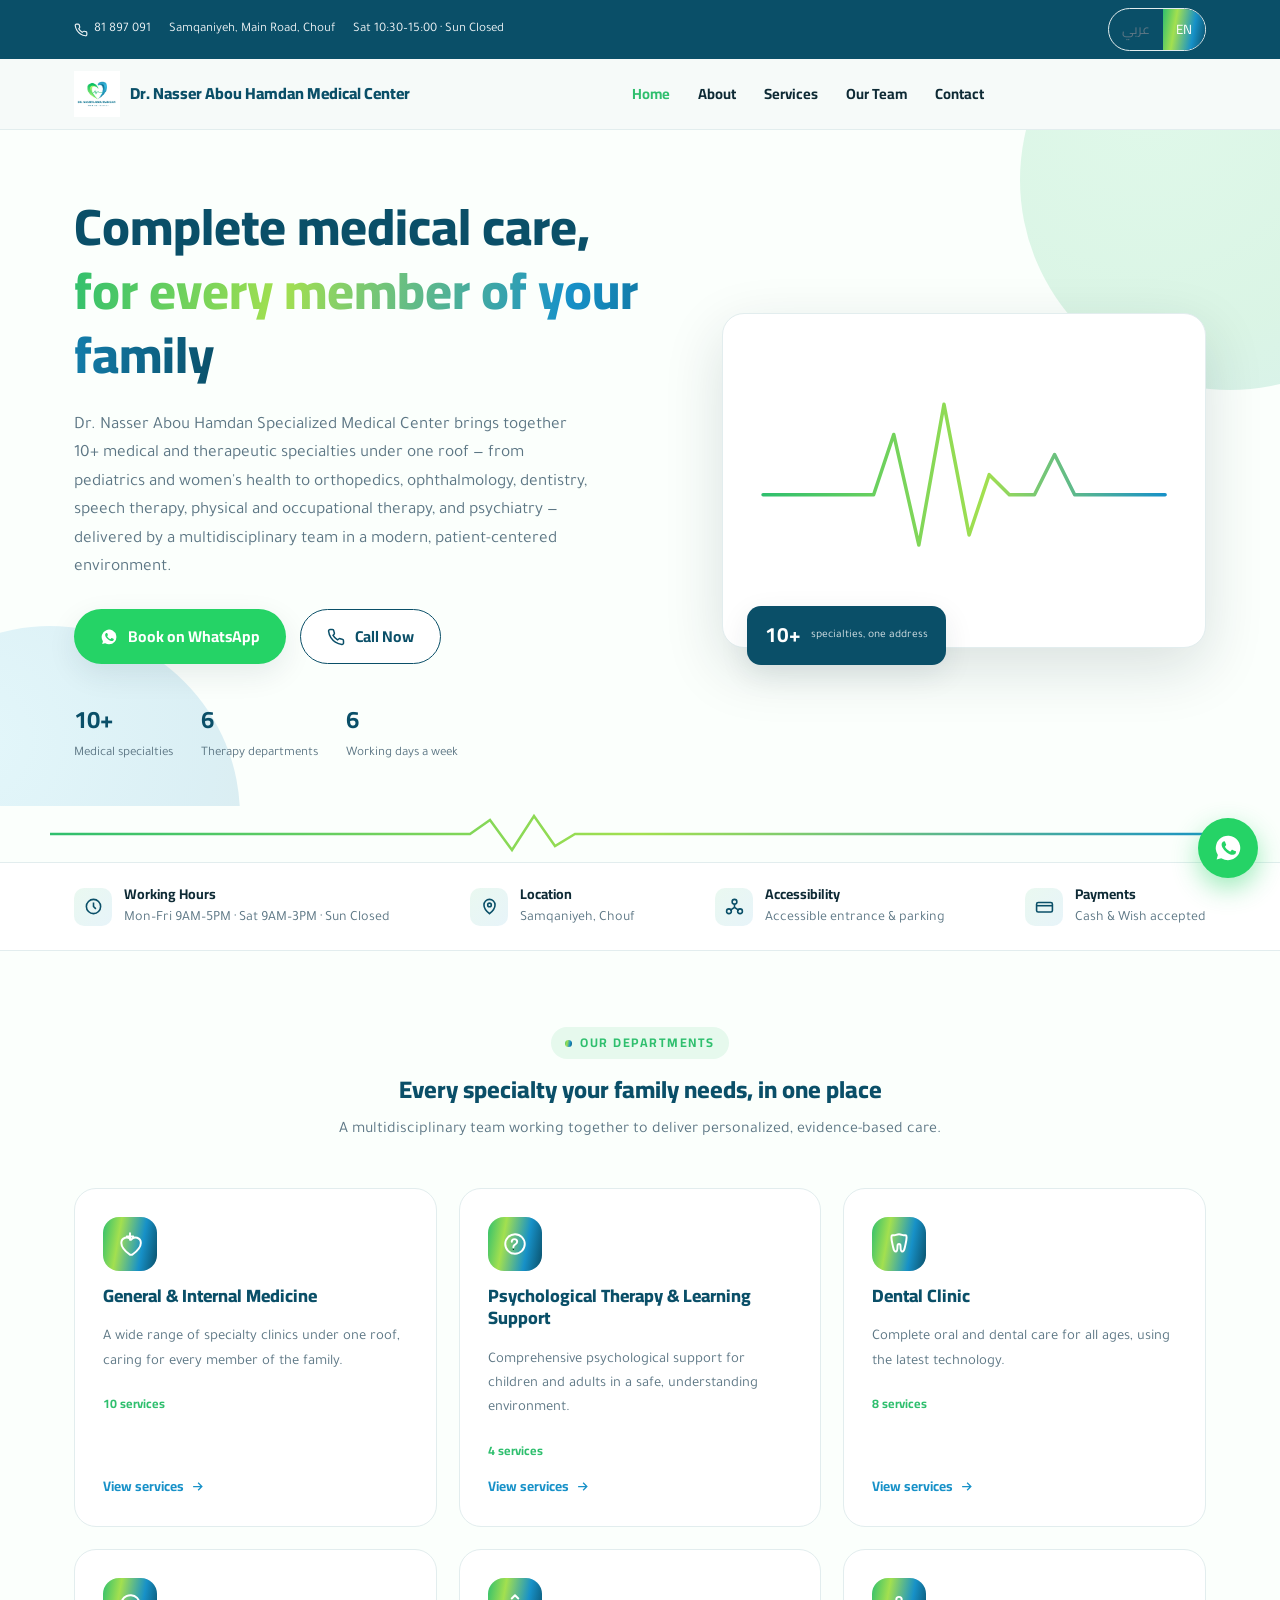
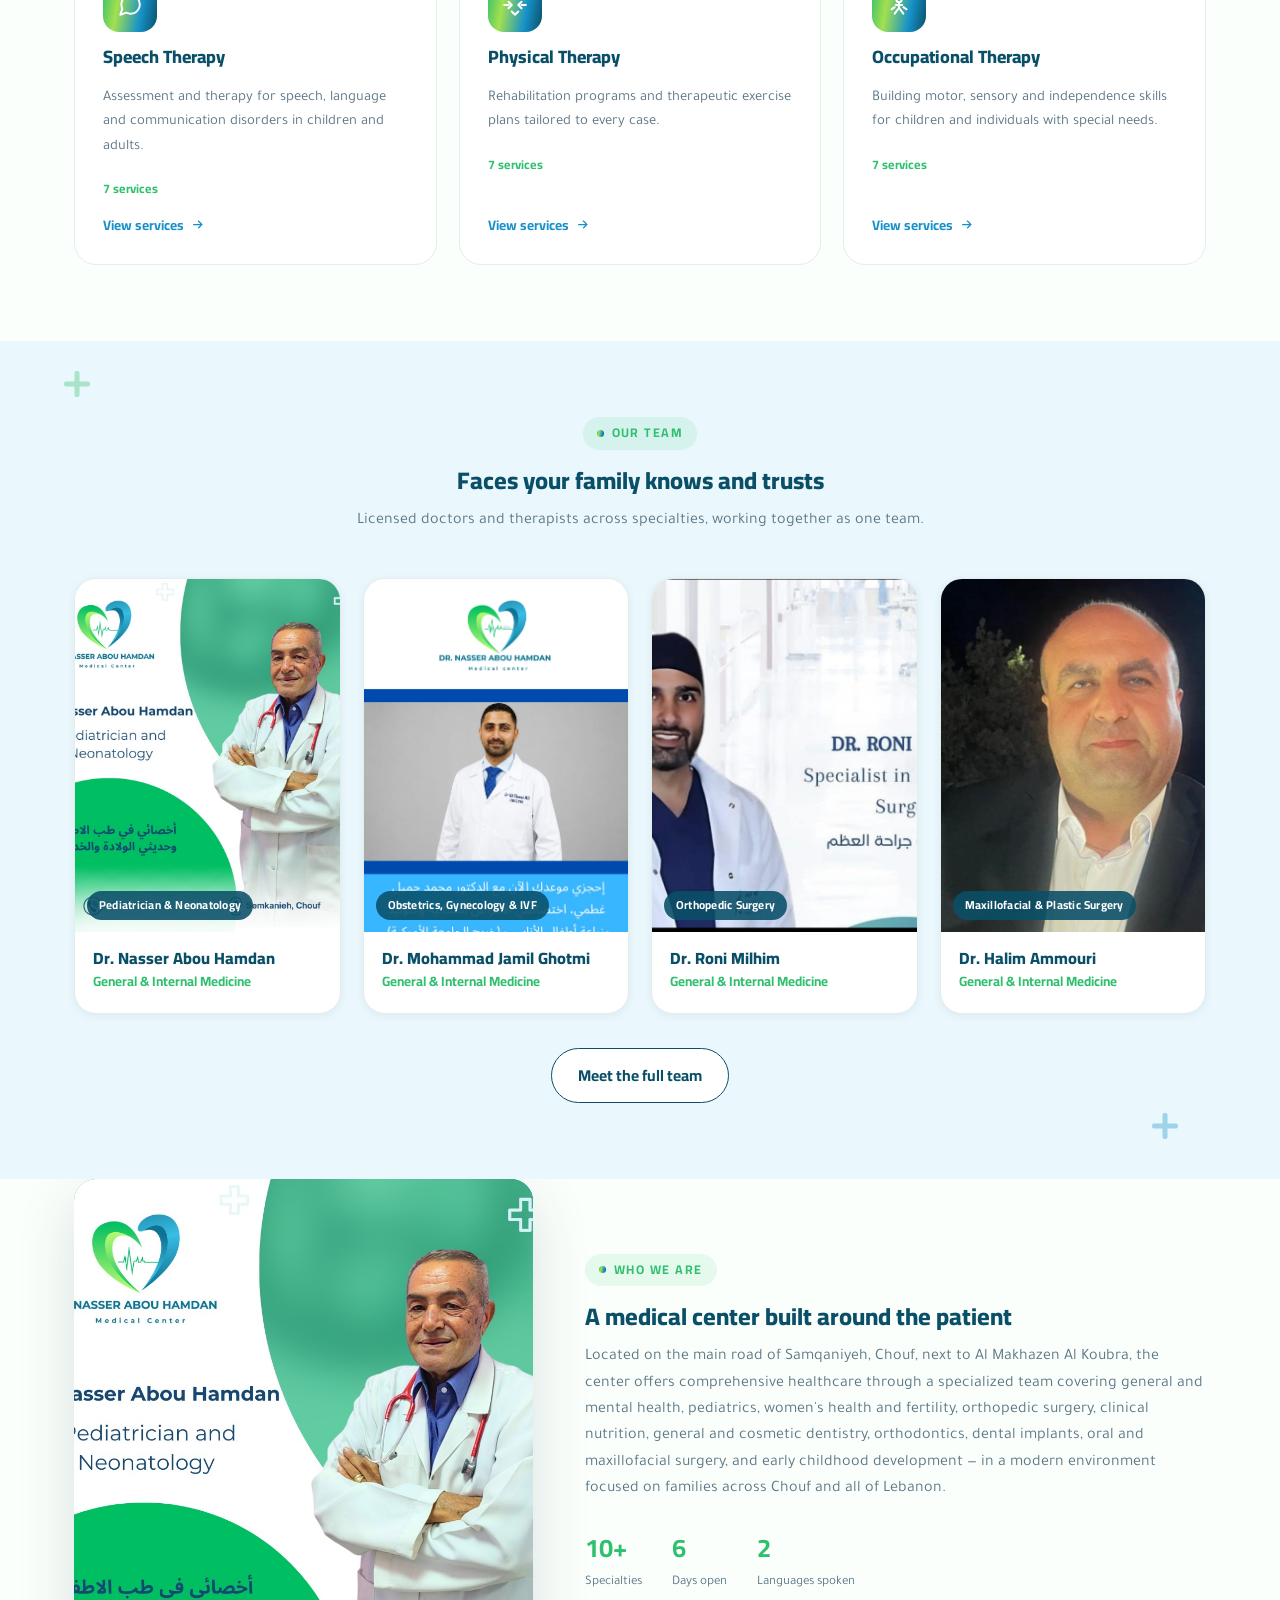
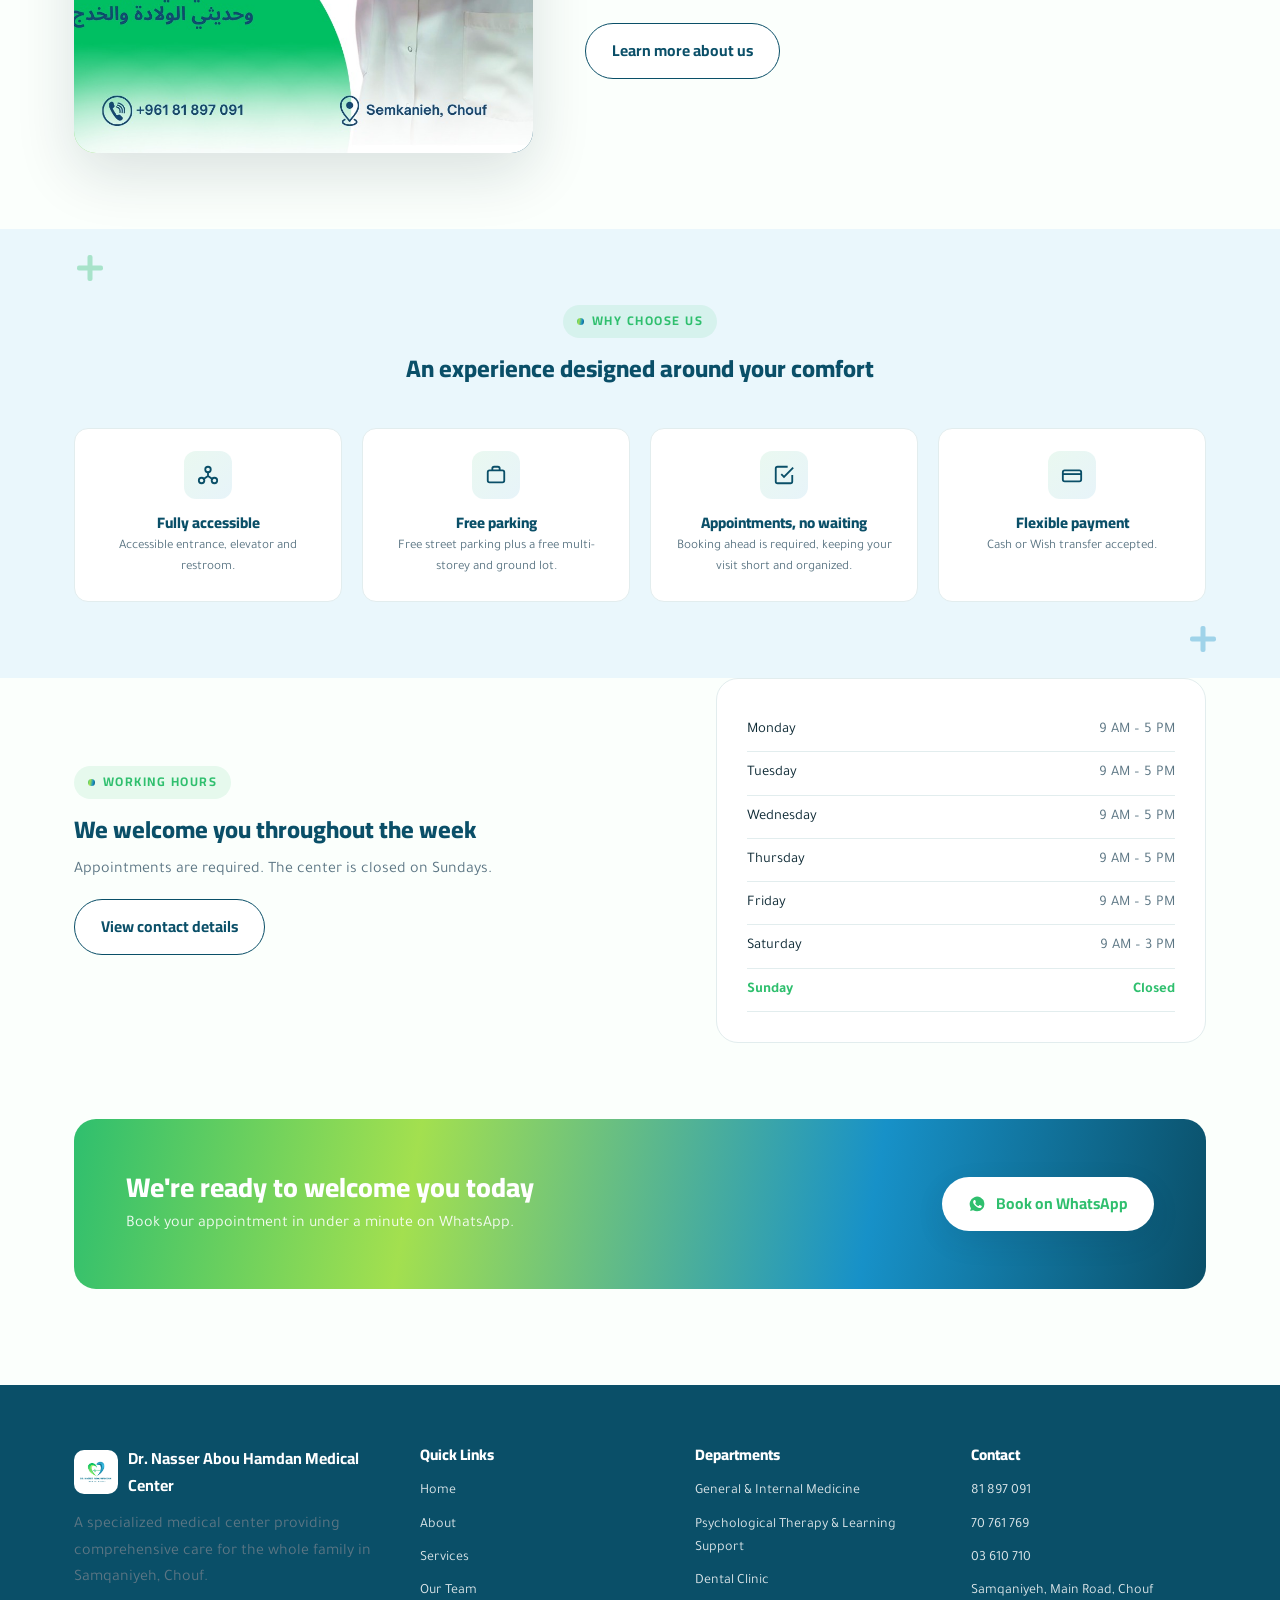
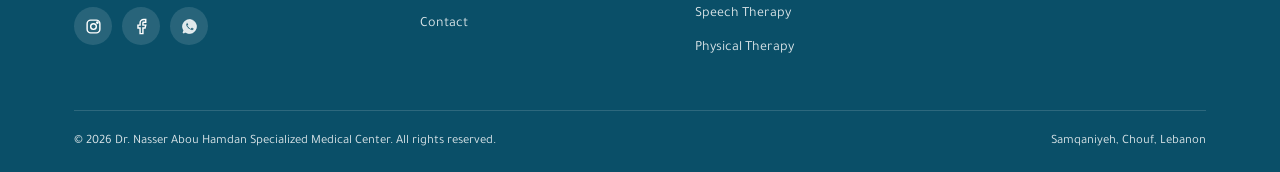
==== commit b89f6ba4: "Final 2" ====
--- a/index.html
+++ b/index.html
@@ -32,8 +32,10 @@
   <div class="container">
     <a href="index.html" class="brand">
       <img src="assets/logo.jpeg" alt="Dr. Nasser Abou Hamdan Medical Center logo">
-      <span class="brand-text" data-ar="د. ناصر أبو حمدان" data-en="Dr. Nasser Abou Hamdan">Dr. Nasser Abou Hamdan<span data-ar="مركز طبي تخصصي" data-en="Specialized Medical Center">Specialized Medical Center</span>
-      </span>
+      <span class="brand-text" data-ar="مركز د. ناصر أبو حمدان الطبي" data-en="Dr. Nasser Abou Hamdan Medical Center">
+  Dr. Nasser Abou Hamdan
+  <span data-ar="مركز طبي تخصصي" data-en="Specialized Medical Center">Specialized Medical Center</span>
+</span>
     </a>
     <div class="navlinks">
       <a href="index.html" data-page="home" data-ar="الرئيسية" data-en="Home">Home</a>
@@ -260,7 +262,7 @@
   <div class="container">
     <div class="footer-grid">
       <div>
-        <div class="footer-brand"><img src="assets/logo.jpeg" alt="logo"><b data-ar="د. ناصر أبو حمدان" data-en="Dr. Nasser Abou Hamdan">Dr. Nasser Abou Hamdan</b></div>
+        <div class="footer-brand"><img src="assets/logo.jpeg" alt="logo"><b data-ar="مركز د. ناصر أبو حمدان الطبي" data-en="Dr. Nasser Abou Hamdan Medical Center">Dr. Nasser Abou Hamdan Medical Center</b></div>
         <p data-ar="مركز طبي تخصصي يقدّم رعاية شاملة لجميع أفراد العائلة في السمقانية، الشوف." data-en="A specialized medical center providing comprehensive care for the whole family in Samqaniyeh, Chouf.">A specialized medical center providing comprehensive care for the whole family in Samqaniyeh, Chouf.</p>
         <div class="footer-social">
           <a href="https://www.instagram.com/dnhmedicalcenter/" target="_blank" rel="noopener"><svg viewBox="0 0 24 24" fill="none" stroke-width="2"><rect x="3" y="3" width="18" height="18" rx="5"/><circle cx="12" cy="12" r="4"/><circle cx="17.5" cy="6.5" r="1"/></svg></a>
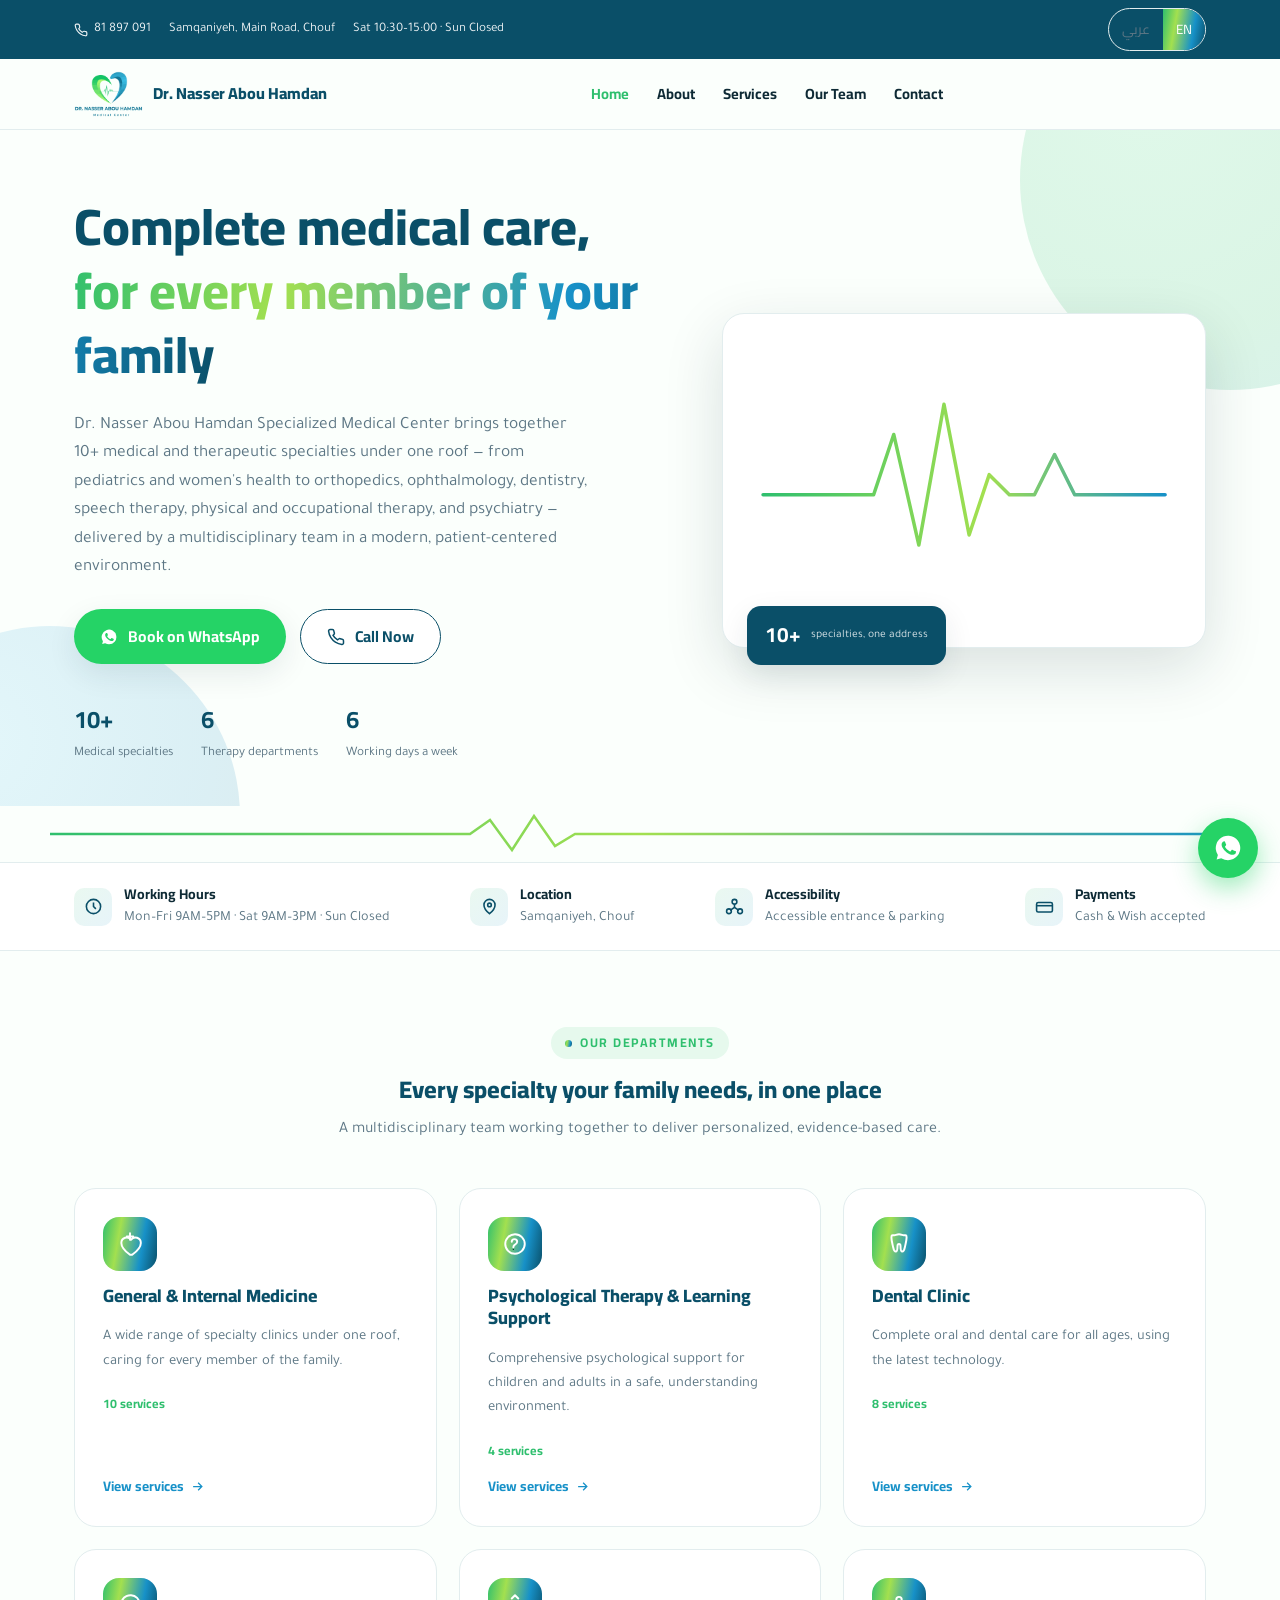
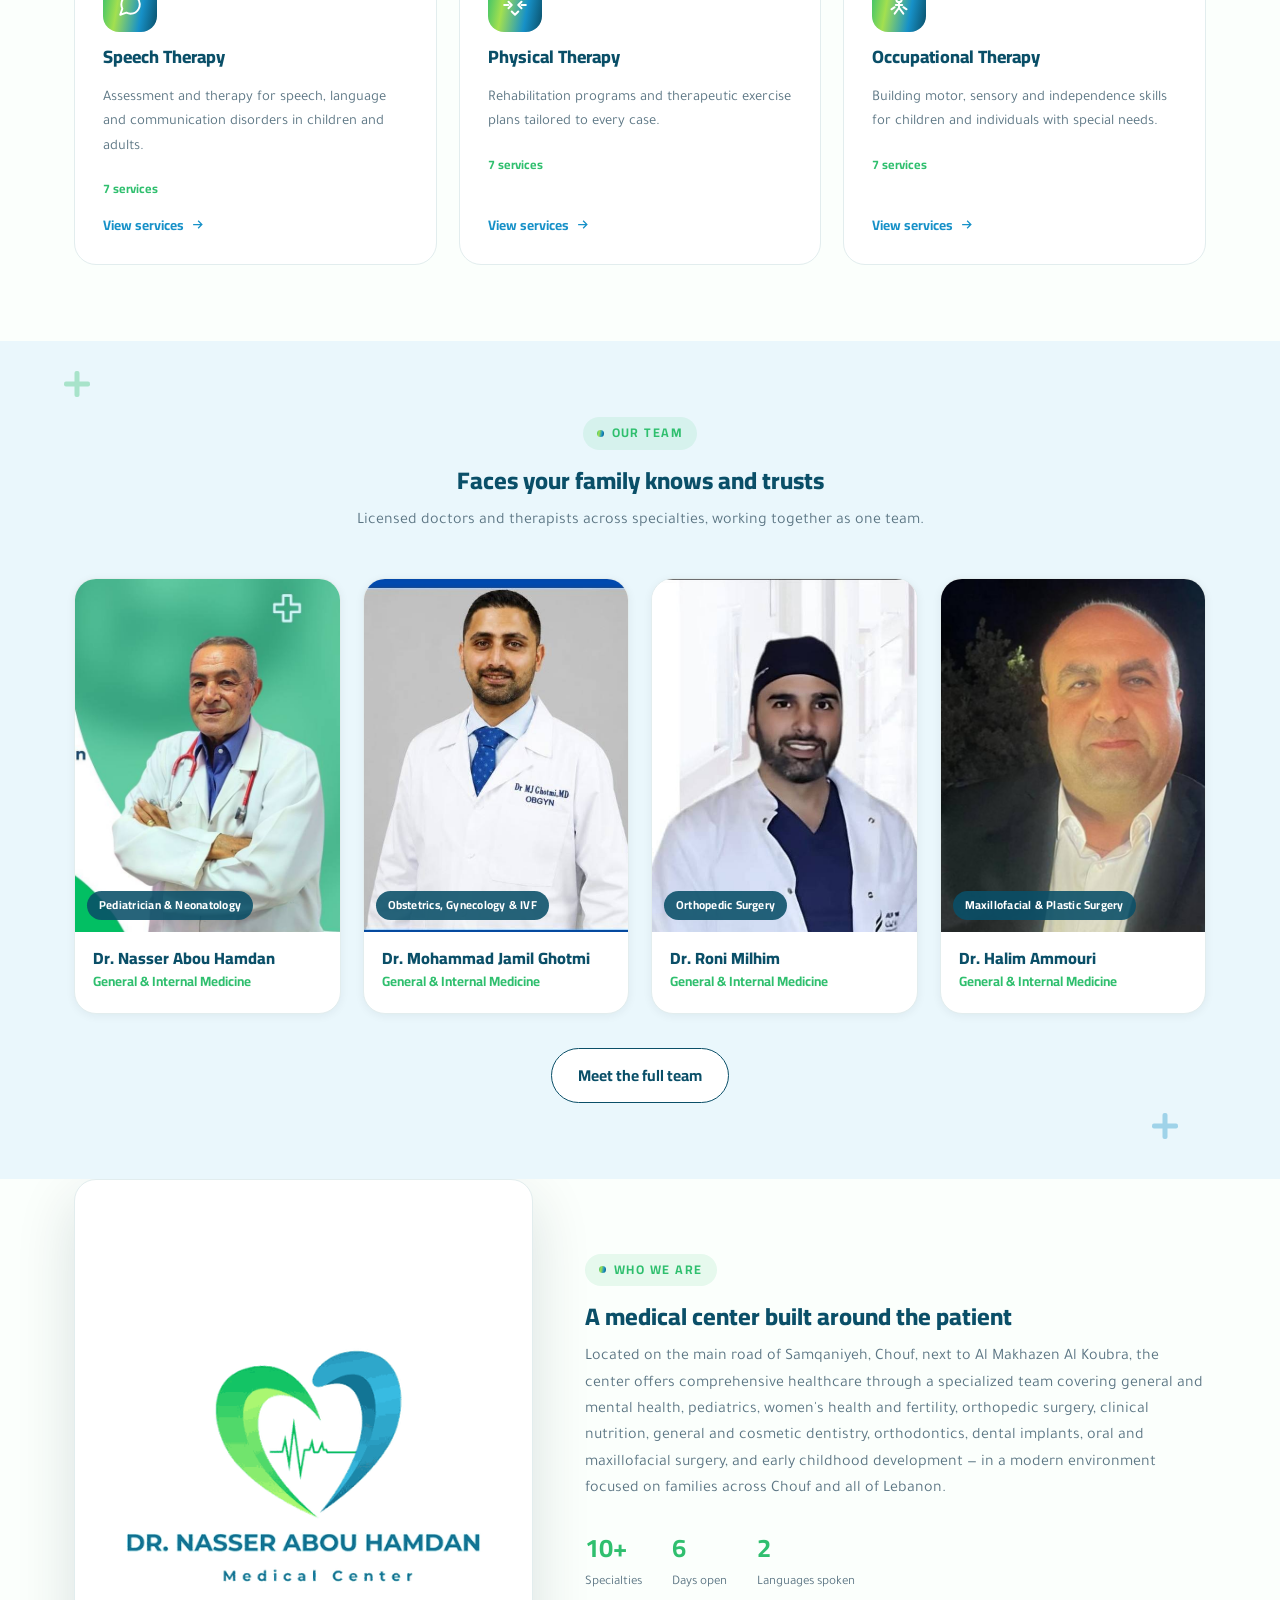
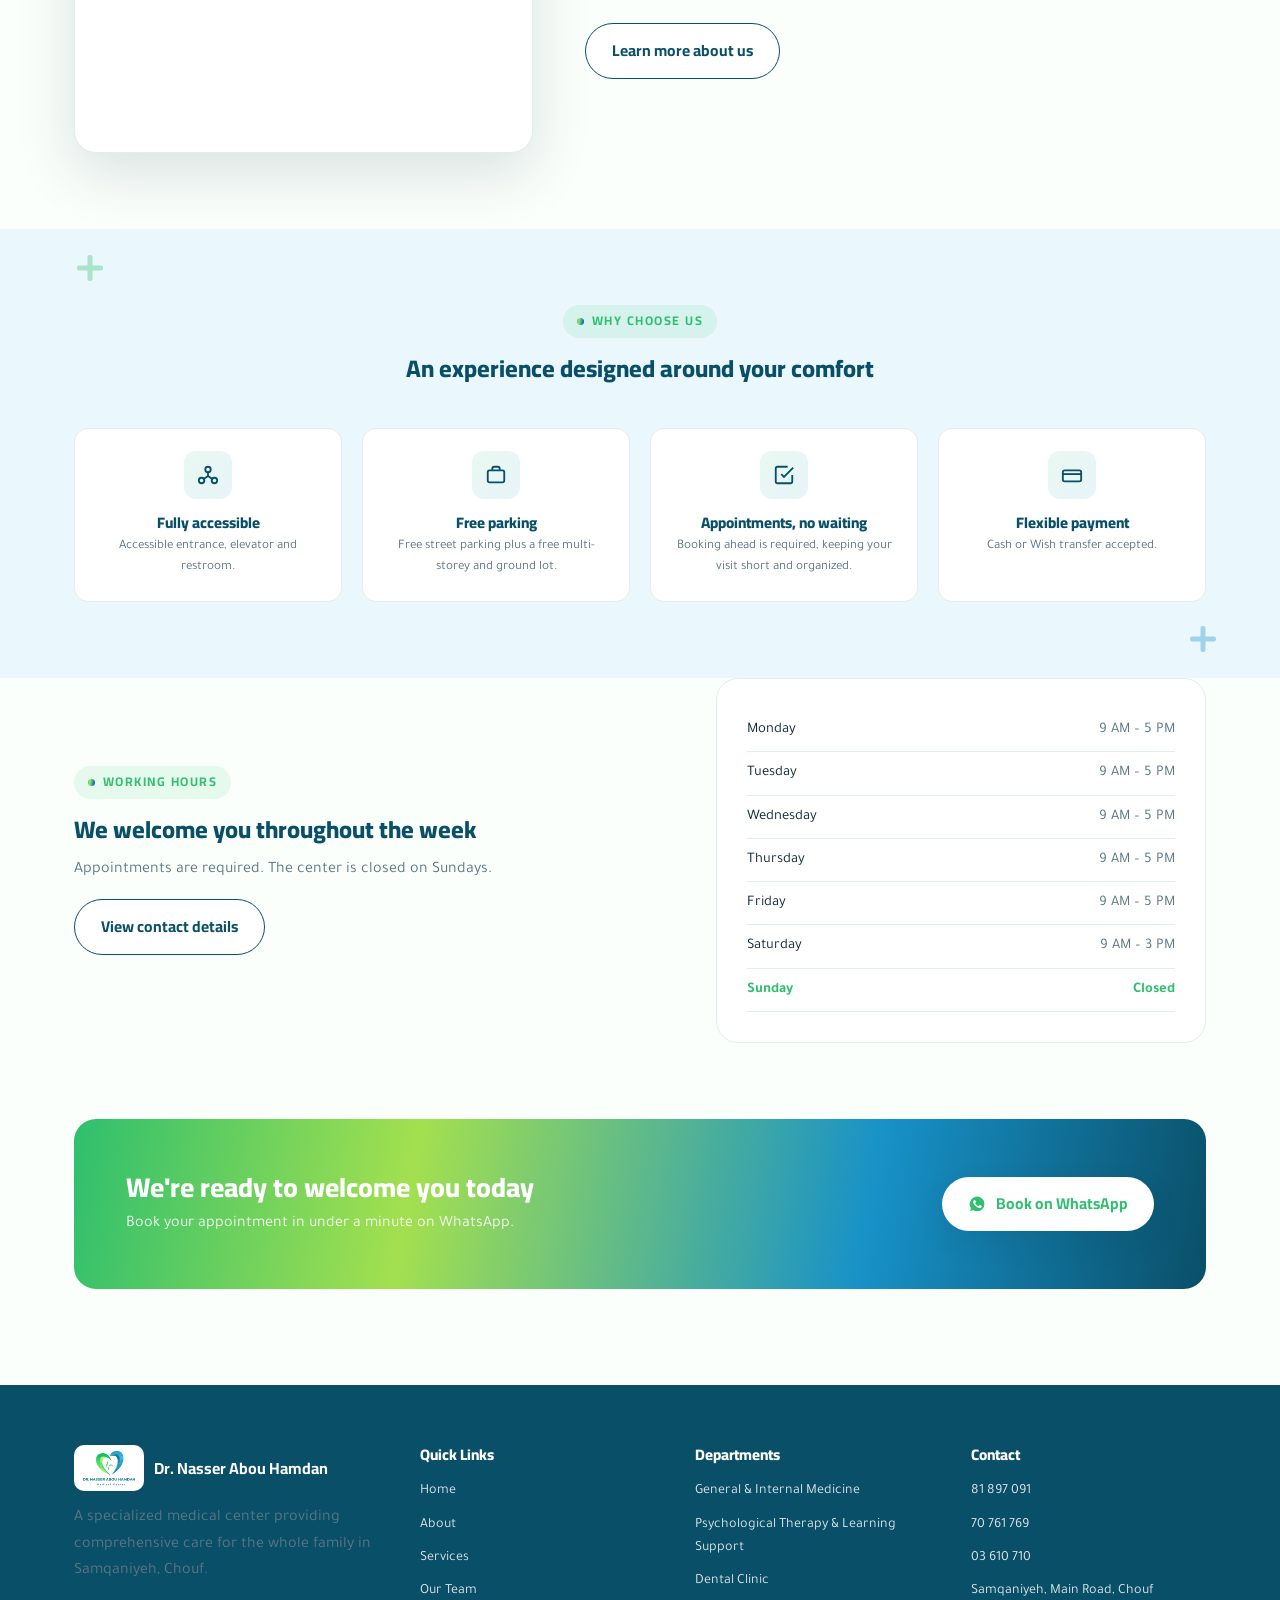
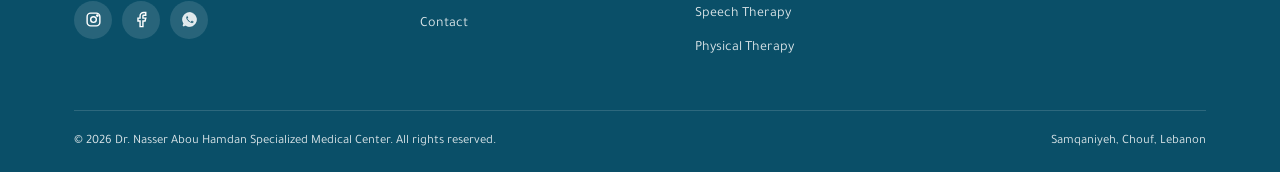
==== commit 241f22c5: "Final 3" ====
--- a/index.html
+++ b/index.html
@@ -6,7 +6,10 @@
 <script>(function(){try{var l=localStorage.getItem("dnh-lang")||"en";document.documentElement.lang=l;document.documentElement.dir=(l==="ar"?"rtl":"ltr");}catch(e){}})();</script>
 <title>مركز الدكتور ناصر أبو حمدان الطبي التخصصي | Dr. Nasser Abou Hamdan Medical Center</title>
 <meta name="description" content="مركز طبي شامل في السمقانية، الشوف يضم طب الأطفال، النساء والتوليد، العظام، العيون، الأسنان، النطق، العلاج الفيزيائي والوظيفي، والطب النفسي.">
-<link rel="icon" href="assets/logo.jpeg">
+<link rel="icon" href="assets/logo.png">
+<link rel="preconnect" href="https://fonts.googleapis.com">
+<link rel="preconnect" href="https://fonts.gstatic.com" crossorigin>
+<link rel="stylesheet" href="https://fonts.googleapis.com/css2?family=Cairo:wght@700;800&family=Tajawal:wght@400;500;700&display=swap">
 <link rel="stylesheet" href="assets/style.css">
 </head>
 <body data-page="home">
@@ -31,11 +34,9 @@
 <nav class="mainnav">
   <div class="container">
     <a href="index.html" class="brand">
-      <img src="assets/logo.jpeg" alt="Dr. Nasser Abou Hamdan Medical Center logo">
-      <span class="brand-text" data-ar="مركز د. ناصر أبو حمدان الطبي" data-en="Dr. Nasser Abou Hamdan Medical Center">
-  Dr. Nasser Abou Hamdan
-  <span data-ar="مركز طبي تخصصي" data-en="Specialized Medical Center">Specialized Medical Center</span>
-</span>
+      <img src="assets/logo.png" alt="Dr. Nasser Abou Hamdan Medical Center logo" width="420" height="278">
+      <span class="brand-text" data-ar="د. ناصر أبو حمدان" data-en="Dr. Nasser Abou Hamdan">Dr. Nasser Abou Hamdan<span data-ar="مركز طبي تخصصي" data-en="Specialized Medical Center">Specialized Medical Center</span>
+      </span>
     </a>
     <div class="navlinks">
       <a href="index.html" data-page="home" data-ar="الرئيسية" data-en="Home">Home</a>
@@ -169,7 +170,7 @@
 <section style="padding-top:0;">
   <div class="container">
     <div class="about-split">
-      <div class="about-photo"><img src="assets/team/nasser_pediatrician.jpg" alt="Dr. Nasser Abou Hamdan Medical Center"></div>
+      <div class="about-photo"><img src="assets/logo.png" alt="Dr. Nasser Abou Hamdan Medical Center" width="420" height="278"></div>
       <div>
         <div class="eyebrow"><span class="dot"></span><span data-ar="من نحن" data-en="Who We Are">Who We Are</span></div>
         <h2 data-ar="مركز طبي بُني حول احتياجات المريض" data-en="A medical center built around the patient">A medical center built around the patient</h2>
@@ -226,7 +227,7 @@
 <!-- ============ WORKING HOURS ============ -->
 <section style="padding-top:0;">
   <div class="container">
-    <div class="contact-grid" style="grid-template-columns:1.1fr .9fr;align-items:center;">
+    <div class="contact-grid hours-split">
       <div>
         <div class="eyebrow"><span class="dot"></span><span data-ar="مواعيد الدوام" data-en="Working Hours">Working Hours</span></div>
         <h2 data-ar="نستقبلكم على مدار الأسبوع" data-en="We welcome you throughout the week">We welcome you throughout the week</h2>
@@ -262,7 +263,7 @@
   <div class="container">
     <div class="footer-grid">
       <div>
-        <div class="footer-brand"><img src="assets/logo.jpeg" alt="logo"><b data-ar="مركز د. ناصر أبو حمدان الطبي" data-en="Dr. Nasser Abou Hamdan Medical Center">Dr. Nasser Abou Hamdan Medical Center</b></div>
+        <div class="footer-brand"><img src="assets/logo.png" alt="logo" width="420" height="278"><b data-ar="د. ناصر أبو حمدان" data-en="Dr. Nasser Abou Hamdan">Dr. Nasser Abou Hamdan</b></div>
         <p data-ar="مركز طبي تخصصي يقدّم رعاية شاملة لجميع أفراد العائلة في السمقانية، الشوف." data-en="A specialized medical center providing comprehensive care for the whole family in Samqaniyeh, Chouf.">A specialized medical center providing comprehensive care for the whole family in Samqaniyeh, Chouf.</p>
         <div class="footer-social">
           <a href="https://www.instagram.com/dnhmedicalcenter/" target="_blank" rel="noopener"><svg viewBox="0 0 24 24" fill="none" stroke-width="2"><rect x="3" y="3" width="18" height="18" rx="5"/><circle cx="12" cy="12" r="4"/><circle cx="17.5" cy="6.5" r="1"/></svg></a>
@@ -350,7 +351,7 @@
     grid.innerHTML = featured.map(t => `
       <div class="team-card">
         <div class="team-photo">
-          <img src="${t.photo}" alt="${t.name[lang]}" loading="lazy">
+          <img src="${t.photo}" alt="${t.name[lang]}" loading="lazy" decoding="async">
           <span class="team-role-tag">${t.role[lang].length > 34 ? t.role[lang].slice(0,32)+'…' : t.role[lang]}</span>
         </div>
         <div class="team-info">
--- a/assets/style.css
+++ b/assets/style.css
@@ -3,7 +3,6 @@
    Design tokens derived from the center's heart/pulse logo
    ========================================================= */
 
-@import url('https://fonts.googleapis.com/css2?family=Cairo:wght@600;700;800;900&family=Tajawal:wght@300;400;500;700&display=swap');
 
 :root{
   --green-1:#2fbf6e;
@@ -53,13 +52,13 @@
   margin:0;
   background:var(--bg);
   color:var(--ink);
-  font-family:'Tajawal',sans-serif;
+  font-family:'Tajawal',system-ui,-apple-system,'Segoe UI',Roboto,'Noto Sans Arabic',Arial,sans-serif;
   font-weight:400;
   line-height:1.65;
   -webkit-font-smoothing:antialiased;
 }
 h1,h2,h3,h4,.display{
-  font-family:'Cairo',sans-serif;
+  font-family:'Cairo',system-ui,-apple-system,'Segoe UI',Roboto,'Noto Sans Arabic',Arial,sans-serif;
   font-weight:800;
   color:var(--blue-2);
   line-height:1.25;
@@ -118,13 +117,12 @@
 
 nav.mainnav{
   position:sticky;top:0;z-index:100;
-  background:rgba(245,250,249,.88);
-  backdrop-filter:blur(10px);
+  background:#fbfffc;
   border-bottom:1px solid var(--line);
 }
 .mainnav .container{display:flex;align-items:center;justify-content:space-between;padding-top:12px;padding-bottom:12px;gap:18px;}
 .brand{display:flex;align-items:center;gap:10px;}
-.brand img{height:46px;width:auto;}
+.brand img{height:46px;width:auto;max-width:none;}
 .brand-text{font-family:'Cairo',sans-serif;font-weight:800;color:var(--blue-2);font-size:1rem;line-height:1.2;}
 .brand-text span{display:block;font-family:'Tajawal',sans-serif;font-weight:500;color:var(--muted);font-size:.72rem;}
 .navlinks{display:flex;align-items:center;gap:28px;font-family:'Cairo',sans-serif;font-weight:700;font-size:.92rem;}
@@ -230,9 +228,9 @@
 .about-split{display:grid;grid-template-columns:.85fr 1.15fr;gap:52px;align-items:center;}
 .about-photo{
   border-radius:var(--radius-lg);overflow:hidden;box-shadow:var(--shadow-lg);
-  aspect-ratio:4/5;background:var(--grad-brand);display:flex;align-items:center;justify-content:center;
-}
-.about-photo img{width:100%;height:100%;object-fit:cover;}
+  aspect-ratio:4/5;background:#fff;border:1px solid var(--line);display:flex;align-items:center;justify-content:center;
+}
+.about-photo img{width:80%;height:auto;object-fit:contain;}
 .stat-row{display:flex;gap:30px;margin-top:24px;flex-wrap:wrap;}
 .stat-row div b{font-family:'Cairo',sans-serif;font-size:1.6rem;color:var(--green-1);display:block;}
 .stat-row div span{font-size:.82rem;color:var(--muted);}
@@ -259,7 +257,7 @@
 .footer-grid ul li{margin-bottom:10px;font-size:.88rem;}
 .footer-grid ul li a:hover{color:#fff;text-decoration:underline;}
 .footer-brand{display:flex;align-items:center;gap:10px;margin-bottom:14px;}
-.footer-brand img{height:44px;width:44px;object-fit:cover;border-radius:10px;background:#fff;padding:3px;}
+.footer-brand img{height:46px;width:auto;border-radius:10px;background:#fff;padding:5px 8px;}
 .footer-brand b{font-family:'Cairo',sans-serif;color:#fff;font-size:1rem;}
 .footer-social{display:flex;gap:10px;margin-top:16px;}
 .footer-social a{width:38px;height:38px;border-radius:50%;background:rgba(255,255,255,.12);display:flex;align-items:center;justify-content:center;}
@@ -369,6 +367,12 @@
 .g-item.placeholder.alt2{background:linear-gradient(120deg,var(--green-2),var(--green-1));}
 
 
+/* split layouts (were inline styles, which beat the mobile rules) */
+.hours-split{grid-template-columns:1.1fr .9fr;align-items:center;}
+.team-split{grid-template-columns:1fr 1fr;}
+body{overflow-x:hidden;}
+img{height:auto;}
+
 @media (max-width:960px){
   .navlinks{display:none;}
   .burger{display:flex;}
@@ -403,4 +407,40 @@
   padding:26px;display:flex;flex-direction:column;gap:22px;
 }
 .mobile-drawer a{font-family:'Cairo',sans-serif;font-weight:700;font-size:1.05rem;color:var(--ink);}
-.mobile-drawer .close-x{align-self:flex-end;width:36px;height:36px;border-radius:50%;border:1.5px solid var(--line);display:flex;align-items:center;justify-content:center;}+.mobile-drawer .close-x{align-self:flex-end;width:36px;height:36px;border-radius:50%;border:1.5px solid var(--line);display:flex;align-items:center;justify-content:center;}
+
+/* ===== phone / low-end Android improvements ===== */
+@media (max-width:960px){
+  .hero-visual{order:0;}
+  .hero::before,.hero::after{display:none;}
+  .hero{padding-top:36px;}
+  .tabs{flex-wrap:nowrap;overflow-x:auto;-webkit-overflow-scrolling:touch;padding-bottom:8px;scrollbar-width:none;}
+  .tabs::-webkit-scrollbar{display:none;}
+  .tab-btn{flex-shrink:0;}
+  section{padding:52px 0;}
+}
+@media (max-width:640px){
+  .container{padding:0 16px;}
+  .topbar-links a:not(:first-child){display:none;}
+  .brand img{height:38px;}
+  .brand-text{font-size:.9rem;}
+  .brand-text span{font-size:.66rem;}
+  .hero h1{font-size:1.85rem;}
+  .hero-visual{padding:18px;}
+  .hero-badge{inset-inline-start:14px;}
+  .hero-stats{gap:20px;}
+  .infostrip .container{display:grid;grid-template-columns:1fr 1fr;gap:16px;}
+  .team-info{padding:12px 12px 16px;}
+  .team-info h3{font-size:.92rem;}
+  .team-role-tag{font-size:.64rem;padding:4px 9px;max-width:calc(100% - 20px);overflow:hidden;text-overflow:ellipsis;white-space:nowrap;}
+  .service-card{padding:13px 14px;}
+  .contact-card{padding:20px;}
+  .cta-band h2{font-size:1.35rem;}
+  .map-embed iframe{height:300px;}
+  .wa-float{width:54px;height:54px;bottom:16px;inset-inline-end:16px;}
+}
+@media (prefers-reduced-motion:reduce){
+  *{animation:none !important;transition:none !important;}
+  .pulse-path{stroke-dashoffset:0;}
+  .pulse-divider path{stroke-dashoffset:0;}
+}
